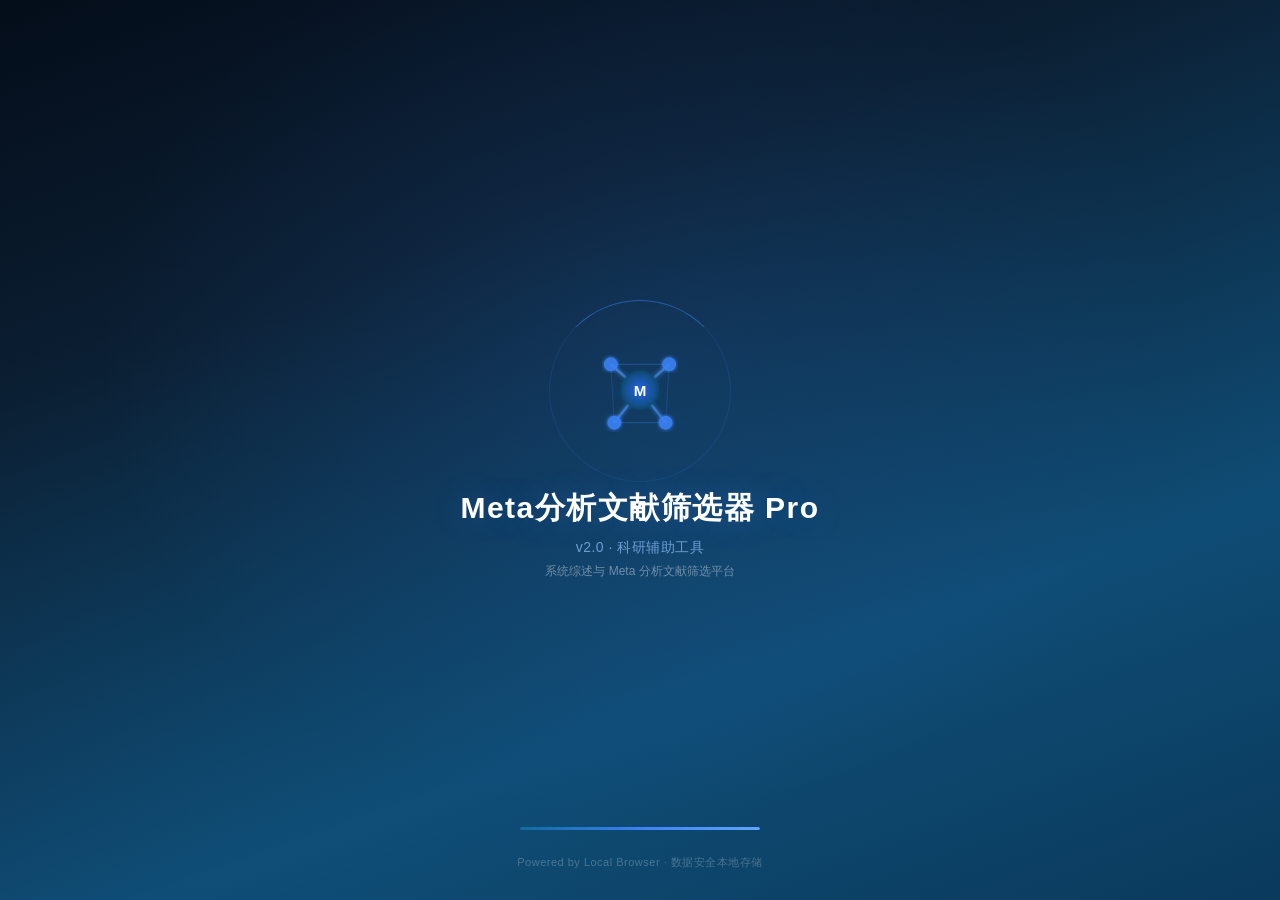
==== index.html @ fc114379 "v2.1: Meta×AOP 科研平台 — 标签页导航 + AOP Builder (SVG画布编辑器、AOP-Wiki导入、文献证据绑定)" ====
<!doctype html>
<html lang="zh-CN">
<head>
<meta charset="utf-8">
<meta name="viewport" content="width=device-width,initial-scale=1">
<title>Meta分析文献筛选器 Pro</title>
<link rel="stylesheet" href="style.css">
</head>
<body>

<!-- Splash Screen -->
<div id="splashScreen">
  <div class="splash-bg"></div>
  <div class="splash-particles">
    <span></span><span></span><span></span><span></span><span></span><span></span>
  </div>
  <div class="splash-center">
    <div class="splash-ring"></div>
    <svg class="splash-logo" viewBox="0 0 120 120" xmlns="http://www.w3.org/2000/svg">
      <defs>
        <filter id="glow"><feGaussianBlur stdDeviation="2" result="g"/><feMerge><feMergeNode in="g"/><feMergeNode in="SourceGraphic"/></feMerge></filter>
      </defs>
      <line x1="35" y1="38" x2="60" y2="60" stroke="url(#lineGrad)" stroke-width="2" opacity="0.7" filter="url(#glow)"/>
      <line x1="85" y1="38" x2="60" y2="60" stroke="url(#lineGrad)" stroke-width="2" opacity="0.7" filter="url(#glow)"/>
      <line x1="38" y1="88" x2="60" y2="60" stroke="url(#lineGrad)" stroke-width="2" opacity="0.7" filter="url(#glow)"/>
      <line x1="82" y1="88" x2="60" y2="60" stroke="url(#lineGrad)" stroke-width="2" opacity="0.7" filter="url(#glow)"/>
      <line x1="35" y1="38" x2="85" y2="38" stroke="#3b82f6" stroke-width="1.2" opacity="0.3"/>
      <line x1="38" y1="88" x2="82" y2="88" stroke="#3b82f6" stroke-width="1.2" opacity="0.3"/>
      <line x1="35" y1="38" x2="38" y2="88" stroke="#3b82f6" stroke-width="1" opacity="0.2"/>
      <line x1="85" y1="38" x2="82" y2="88" stroke="#3b82f6" stroke-width="1" opacity="0.2"/>
      <linearGradient id="lineGrad" x1="0%" y1="0%" x2="100%" y2="100%"><stop offset="0%" stop-color="#60a5fa"/><stop offset="100%" stop-color="#3b82f6"/></linearGradient>
      <circle cx="60" cy="60" r="16" fill="url(#centerGrad)" filter="url(#glow)"/>
      <radialGradient id="centerGrad"><stop offset="0%" stop-color="#2563eb"/><stop offset="100%" stop-color="#0f4c75"/></radialGradient>
      <circle cx="35" cy="38" r="6" fill="#3b82f6" opacity=".9" filter="url(#glow)"/>
      <circle cx="85" cy="38" r="6" fill="#3b82f6" opacity=".9" filter="url(#glow)"/>
      <circle cx="38" cy="88" r="6" fill="#3b82f6" opacity=".9" filter="url(#glow)"/>
      <circle cx="82" cy="88" r="6" fill="#3b82f6" opacity=".9" filter="url(#glow)"/>
      <text x="60" y="65" text-anchor="middle" fill="#fff" font-size="13" font-weight="bold">M</text>
    </svg>
    <h1 class="splash-title">Meta分析文献筛选器 Pro</h1>
    <p class="splash-version">v2.0 · 科研辅助工具</p>
    <p class="splash-sub">系统综述与 Meta 分析文献筛选平台</p>
  </div>
  <div class="splash-progress">
    <div class="splash-progress-bar"></div>
  </div>
  <p class="splash-footer">Powered by Local Browser · 数据安全本地存储</p>
</div>

<!-- Auth Overlay -->
<div id="authOverlay" class="overlay">
  <div class="overlay-box auth-box">
    <div class="auth-icon">
      <svg viewBox="0 0 48 48" xmlns="http://www.w3.org/2000/svg" width="48" height="48">
        <circle cx="24" cy="24" r="22" fill="none" stroke="#3b82f6" stroke-width="2" opacity=".3"/>
        <circle cx="24" cy="24" r="15" fill="none" stroke="#0f6b9e" stroke-width="2.5" stroke-dasharray="4 3"/>
        <circle cx="24" cy="24" r="7" fill="#0f6b9e"/>
        <text x="24" y="28" text-anchor="middle" fill="#fff" font-size="9" font-weight="bold">M</text>
      </svg>
    </div>
    <h2>Meta分析文献筛选器 Pro</h2>

    <!-- ===== 主入口：登录 / 注册 ===== -->
    <div class="auth-tabs">
      <button type="button" class="auth-tab active" id="tabLoginBtn" onclick="switchAuthTab('login')">登录</button>
      <button type="button" class="auth-tab" id="tabRegisterBtn" onclick="switchAuthTab('register')">注册</button>
    </div>

    <!-- Login Form -->
    <form id="loginForm" class="auth-form" onsubmit="return handleLogin(event)">
      <div class="auth-input-wrap"><input type="email" id="loginEmail" placeholder="邮箱地址" required autocomplete="email"></div>
      <div class="auth-input-wrap"><input type="password" id="loginPassword" placeholder="密码" required autocomplete="current-password"></div>
      <div id="loginError" class="auth-error"></div>
      <div class="auth-form-actions">
        <button type="submit" class="auth-btn-primary" id="loginBtn">登录</button>
      </div>
    </form>

    <!-- Register Form -->
    <form id="registerForm" class="auth-form" style="display:none" onsubmit="return handleRegister(event)">
      <div class="auth-input-wrap"><input type="email" id="regEmail" placeholder="邮箱地址" required autocomplete="email"></div>
      <div class="auth-input-wrap"><input type="password" id="regPassword" placeholder="设置密码（至少6位）" required minlength="6" autocomplete="new-password"></div>
      <div class="auth-input-wrap"><input type="password" id="regPasswordConfirm" placeholder="确认密码" required minlength="6" autocomplete="new-password"></div>
      <div class="auth-input-wrap"><input type="text" id="regLicense" placeholder="激活码（必填）" required></div>
      <div id="registerError" class="auth-error"></div>
      <div class="auth-form-actions">
        <button type="submit" class="auth-btn-primary" id="registerBtn">注册</button>
      </div>
    </form>

    <!-- 离线激活（无法联网时用） -->
    <div class="auth-offline-section" style="margin-top:12px;text-align:center">
      <a href="#" onclick="toggleOfflineActivation();return false" class="auth-offline-link">无法联网？离线激活</a>
      <div id="offlineActivationBox" style="display:none;margin-top:8px">
        <p class="auth-desc" style="margin:0 0 8px;font-size:13px;color:#64748b">输入管理员提供的离线激活码</p>
        <div class="auth-input-wrap"><input type="text" id="licenseInput" placeholder="请输入离线激活码"></div>
        <div id="activateError" class="auth-error"></div>
        <button type="button" class="auth-btn-primary" onclick="activateLicense()" style="background:#b45309">离线激活</button>
      </div>
    </div>

    <!-- 试用模式 -->
    <div class="auth-trial-link">
      <a href="#" onclick="enterTrial();return false">试用模式（功能受限）</a>
    </div>

    <div class="auth-footer">
      <span>版本 2.0</span>
      <span class="auth-dot"></span>
      <span>仅供科研用途</span>
      <span class="auth-dot"></span>
      <span>数据本地存储</span>
      <span class="auth-dot"></span>
      <a href="#" onclick="showManual();return false">📖 使用说明书</a>
    </div>
  </div>
</div>

<!-- Help Overlay -->
<div id="helpOverlay" class="overlay" style="display:none">
  <div class="overlay-box help-box">
    <h2>使用帮助</h2>
    <h3>检索流程</h3>
    <ul>
      <li>设置关键词（疾病/人群、暴露/基因、结局、研究设计），选择检索模式</li>
      <li>勾选可直连数据库（PubMed / Europe PMC / Crossref / OpenAlex），点击"联网获取"</li>
      <li>勾选中文数据库（CNKI / 万方 / 维普 / SinoMed），系统生成各平台专用检索式，复制后去对应网站检索并导出题录文件，再导入本工具</li>
      <li>也可手动导入 RIS / CSV / BibTeX / NBIB / PubMed XML 文件</li>
    </ul>
    <h3>评分与筛选</h3>
    <ul>
      <li>系统根据关键词命中情况自动评分，分为"建议纳入""建议排除""待人工判断"三档</li>
      <li>支持人群研究与动物研究分开评分，可在"研究对象模式"中切换</li>
      <li>标题命中权重高于摘要；多组关键词协同命中有加分</li>
      <li>可在"高级评分设置"中自定义各类规则权重和阈值</li>
      <li>人工复核后点击"最终纳入"或"最终排除"锁定结论</li>
    </ul>
    <h3>数据存储</h3>
    <ul>
      <li>所有数据存储在浏览器本地（localStorage），不会上传到任何服务器</li>
      <li>清除浏览器数据会导致记录丢失，请定期使用"备份 JSON"功能</li>
    </ul>
    <div class="actions">
      <a href="#" onclick="showManual();return false" style="color:#3b82f6;text-decoration:underline;margin-right:16px">📖 完整使用说明书</a>
      <button onclick="hideHelp()">关闭</button>
    </div>
  </div>
</div>

<!-- About Overlay -->
<div id="aboutOverlay" class="overlay" style="display:none">
  <div class="overlay-box">
    <h2>关于软件</h2>
    <p><b>Meta分析文献筛选器 Pro</b></p>
    <p>版本：2.0</p>
    <p>辅助医学/公共卫生研究人员高效完成系统综述和 Meta 分析的文献初筛工作。</p>
    <p>支持多数据库联合检索与去重、自动评分与人工复核、人群/动物研究分类。</p>
    <p id="aboutLicense" class="muted"></p>
    <div class="actions"><button onclick="hideAbout()">关闭</button></div>
  </div>
</div>

<!-- Manual Overlay -->
<div id="manualOverlay" class="overlay" style="display:none">
  <div class="overlay-box manual-box">
    <div class="manual-header">
      <h2>📋 Meta分析文献筛选器 Pro · 使用说明书</h2>
      <p class="muted">v2.0 · 系统综述与 Meta 分析文献筛选全流程</p>
    </div>
    <div class="manual-body">
      <div class="manual-toc">
        <h3>📑 目录</h3>
        <ol>
          <li><a href="javascript:void(0)" onclick="document.getElementById('m-sec1').scrollIntoView({behavior:'smooth'})">概述与核心功能</a></li>
          <li><a href="javascript:void(0)" onclick="document.getElementById('m-sec2').scrollIntoView({behavior:'smooth'})">激活与认证（三种方式）</a></li>
          <li><a href="javascript:void(0)" onclick="document.getElementById('m-sec3').scrollIntoView({behavior:'smooth'})">工作区概览</a></li>
          <li><a href="javascript:void(0)" onclick="document.getElementById('m-sec4').scrollIntoView({behavior:'smooth'})">数据库检索</a></li>
          <li><a href="javascript:void(0)" onclick="document.getElementById('m-sec5').scrollIntoView({behavior:'smooth'})">手动导入文献</a></li>
          <li><a href="javascript:void(0)" onclick="document.getElementById('m-sec6').scrollIntoView({behavior:'smooth'})">自动评分与筛选</a></li>
          <li><a href="javascript:void(0)" onclick="document.getElementById('m-sec7').scrollIntoView({behavior:'smooth'})">PRISMA 2020 流程图</a></li>
          <li><a href="javascript:void(0)" onclick="document.getElementById('m-sec8').scrollIntoView({behavior:'smooth'})">数据导出</a></li>
          <li><a href="javascript:void(0)" onclick="document.getElementById('m-sec9').scrollIntoView({behavior:'smooth'})">高级配置</a></li>
          <li><a href="javascript:void(0)" onclick="document.getElementById('m-sec10').scrollIntoView({behavior:'smooth'})">常见问题</a></li>
        </ol>
      </div>

      <h2 id="m-sec1">1. 概述与核心功能</h2>
      <p><b>Meta分析文献筛选器 Pro</b> 是一个纯浏览器端运行的文献初筛工具，专为系统综述与 Meta 分析设计。数据全部存储在本地浏览器，无需部署服务器。</p>
      <h3>核心功能一览</h3>
      <table><tr><th>功能</th><th>说明</th></tr>
      <tr><td>多数据库直连检索</td><td>PubMed、Europe PMC、Crossref、OpenAlex 一键检索</td></tr>
      <tr><td>中文数据库辅助</td><td>为 CNKI、万方、维普、SinoMed 自动生成检索式</td></tr>
      <tr><td>自动评分筛选</td><td>基于关键词规则对人群 / 动物 / 体外研究自动打分</td></tr>
      <tr><td>PRISMA 2020 流程图</td><td>自动生成可导出 SVG/PNG 的筛选流程图</td></tr>
      <tr><td>去重合并</td><td>跨数据库自动去重（PMID / DOI / 标题+年份）</td></tr>
      <tr><td>文件导入</td><td>支持 RIS、BibTeX、CSV、NBIB 格式批量导入</td></tr>
      <tr><td>多格式导出</td><td>支持 JSON、CSV 导出，兼容 EndNote / Zotero / Excel</td></tr>
      <tr><td>离线可用</td><td>离线激活码模式，无需网络即可使用完整功能</td></tr></table>

      <h2 id="m-sec2">2. 激活与认证</h2>
      <p>首次使用需要激活。提供三种方式：</p>
      <div class="manual-step"><p><span class="manual-num">A</span><b>在线注册 + 激活码</b></p><p>点击「注册」选项卡，填写邮箱、密码和激活码。注册后检查邮箱确认链接，然后登录即可。激活码一码一人，由管理员分发。</p><p class="manual-tip">💡 在线模式支持跨设备数据同步。</p></div>
      <div class="manual-step"><p><span class="manual-num">B</span><b>离线激活</b></p><p>点击「无法联网？离线激活」链接，输入管理员提供的离线激活码。<code>META-PRO-*</code> / <code>MAS-*</code> 格式均支持。</p><p class="manual-tip">💡 离线激活完全在本地验证，无需网络，适合机构内网环境。</p></div>
      <div class="manual-step"><p><span class="manual-num">C</span><b>试用模式</b></p><p>点击「先试用看看」，无需任何激活码。限制：每次检索最多返回 <b>15 条</b> 记录。</p></div>
      <p class="manual-warn">⚠️ 清除浏览器数据会导致激活状态丢失。建议定期导出数据备份。</p>

      <h2 id="m-sec3">3. 工作区概览</h2>
      <p>激活后进入工作区，主要分为以下几个区域：</p>
      <table><tr><th>区域</th><th>位置</th><th>功能</th></tr>
      <tr><td>顶部导航栏</td><td>页面顶部</td><td>应用标题、说明书、帮助、关于、退出登录</td></tr>
      <tr><td>检索式配置区</td><td>工作区上部</td><td>输入 PICO 检索要素，构建检索式</td></tr>
      <tr><td>数据库选择区</td><td>检索式下方</td><td>勾选要检索的数据库，点击执行</td></tr>
      <tr><td>筛选器工具栏</td><td>结果区上方</td><td>排序、关键词过滤、按来源/决策/研究类型筛选</td></tr>
      <tr><td>文献列表</td><td>页面中部</td><td>展示文献卡片，含评分、决策按钮、来源标签</td></tr>
      <tr><td>分页 / 统计栏</td><td>列表底部</td><td>总记录数、筛选计数、翻页、导出按钮</td></tr>
      <tr><td>PRISMA 流程图</td><td>页面底部</td><td>自动更新的 PRISMA 2020 流程图</td></tr></table>

      <h2 id="m-sec4">4. 数据库检索</h2>
      <h3>4.1 构建检索式（PICO 框架）</h3>
      <p>在工作区上方按字段填写检索词，每行一个词组，同组内多个词用 <b>分号 ;</b> 或逗号分隔：</p>
      <table><tr><th>字段</th><th>含义</th><th>示例</th></tr>
      <tr><td>人群 (Population)</td><td>研究对象</td><td><code>diabetes; type 2 diabetes</code></td></tr>
      <tr><td>暴露/干预 (Exposure)</td><td>处理或暴露因素</td><td><code>metformin; "glucophage"</code></td></tr>
      <tr><td>结局 (Outcome)</td><td>关注的结局指标</td><td><code>mortality; HbA1c</code></td></tr>
      <tr><td>研究设计 (Design)</td><td>文献类型限制</td><td><code>RCT; "randomized controlled"</code></td></tr>
      <tr><td>年份范围</td><td>发表年份</td><td><code>2015</code> — <code>2025</code></td></tr></table>
      <p>检索模式三种：<b>宽检索</b>（P+E）、<b>中检索</b>（P+E+O）、<b>严格检索</b>（P+E+O+D）。建议先用宽检索，再用筛选器逐步缩小范围。</p>
      <h3>4.2 直连数据库</h3>
      <table><tr><th>数据库</th><th>类型</th><th>说明</th></tr>
      <tr><td>PubMed</td><td><span class="badge-green">直连</span></td><td>Entrez API，支持完整 MeSH 检索式</td></tr>
      <tr><td>Europe PMC</td><td><span class="badge-green">直连</span></td><td>欧洲 PMC API，补充 PubMed 未收录文献</td></tr>
      <tr><td>Crossref</td><td><span class="badge-green">直连</span></td><td>侧重论文元数据和 DOI 检索</td></tr>
      <tr><td>OpenAlex</td><td><span class="badge-green">直连</span></td><td>开放学术图谱，覆盖面广</td></tr></table>
      <h3>4.3 中文数据库辅助</h3>
      <p>CNKI、万方、维普、SinoMed 不直连，工具会：① 自动生成适配检索式；② 提供一键跳转链接；③ 结果可导出后通过「文件导入」回到筛选器。</p>

      <h2 id="m-sec5">5. 手动导入文献</h2>
      <table><tr><th>格式</th><th>来源</th><th>操作</th></tr>
      <tr><td>RIS</td><td>EndNote, Zotero, Mendeley, CNKI</td><td>点击「📥 导入」→ 选择 .ris 文件</td></tr>
      <tr><td>BibTeX</td><td>LaTeX, Google Scholar</td><td>点击「📥 导入」→ 选择 .bib 文件</td></tr>
      <tr><td>NBIB</td><td>PubMed 导出</td><td>点击「📥 导入」→ 选择 .nbib 文件</td></tr>
      <tr><td>CSV</td><td>Excel / Google Sheets</td><td>点击「📥 导入」→ 选择 .csv 文件</td></tr>
      <tr><td>JSON</td><td>本工具导出的备份</td><td>点击「📥 导入」→ 选择 .json 文件</td></tr></table>
      <p>导入时自动去重（PMID / DOI / 标题+年份合并）。</p>

      <h2 id="m-sec6">6. 自动评分与筛选</h2>
      <h3>6.1 研究模式</h3>
      <table><tr><th>模式</th><th>评分依据</th></tr>
      <tr><td>人群研究 (Human)</td><td>匹配人群词得正分，动物词得负分；匹配暴露/结局词加分</td></tr>
      <tr><td>动物研究 (Animal)</td><td>匹配动物词（rat / mouse / rabbit 等）得正分；匹配人群词得负分</td></tr>
      <tr><td>体外研究 (In Vitro)</td><td>匹配细胞系 / Western Blot / PCR / ELISA 等体外标记词得正分</td></tr></table>
      <h3>6.2 决策标记</h3>
      <table><tr><th>标记</th><th>含义</th></tr>
      <tr><td>🟢 建议纳入</td><td>自动评分高于入围阈值</td></tr>
      <tr><td>🔴 建议排除</td><td>自动评分低于排除阈值</td></tr>
      <tr><td>🔵 最终纳入</td><td>人工确认纳入（点击 ✅）</td></tr>
      <tr><td>⚪ 最终排除</td><td>人工确认排除（点击 ❌），需填写排除原因</td></tr>
      <tr><td>🟡 待人工判断</td><td>评分在中间区间，需人工阅读决定</td></tr></table>

      <h2 id="m-sec7">7. PRISMA 2020 流程图</h2>
      <p>页面底部自动维护符合 <b>PRISMA 2020</b> 标准的筛选流程图：</p>
      <ul>
        <li><b>自动计数</b>：识别 → 去重 → 筛选 → 检索 → 纳入，各环节数字自动更新</li>
        <li><b>按研究模式</b>：切换人群 / 动物 / 体外，流程图数据跟随变化</li>
        <li><b>排除原因汇总</b>：人工排除时填写的原因自动汇总显示</li>
        <li><b>导出</b>：点击下载 SVG 或 PNG，可直接用于论文投稿</li>
      </ul>

      <h2 id="m-sec8">8. 数据导出</h2>
      <table><tr><th>格式</th><th>操作</th><th>用途</th></tr>
      <tr><td>JSON</td><td>「📤 导出 JSON」</td><td>完整备份，含评分、决策、来源等；可重新导入恢复</td></tr>
      <tr><td>CSV</td><td>「📤 导出 CSV」</td><td>Excel 兼容，字段：决策、评分、类型、来源、PMID、DOI、标题等</td></tr></table>

      <h2 id="m-sec9">9. 高级配置</h2>
      <h3>9.1 评分调参</h3>
      <table><tr><th>参数</th><th>默认值</th><th>作用</th></tr>
      <tr><td>入围阈值 (IncCut)</td><td>3</td><td>评分 ≥ 此值 → 建议纳入</td></tr>
      <tr><td>排除阈值 (ExcCut)</td><td>-3</td><td>评分 ≤ 此值 → 建议排除</td></tr>
      <tr><td>标题乘数</td><td>3</td><td>标题命中关键词的权重倍率</td></tr>
      <tr><td>协同加分</td><td>1</td><td>P+E 同时出现额外加分</td></tr>
      <tr><td>排除罚分</td><td>-2</td><td>命中排除词时的罚分</td></tr></table>
      <h3>9.2 备份与恢复</h3>
      <ol><li>导出 JSON → 保存到安全位置</li><li>需要恢复时 → 导入该 JSON 文件</li><li>新设备上导入 JSON + 重新激活即可继续工作</li></ol>

      <h2 id="m-sec10">10. 常见问题</h2>
      <h3>Q: 数据存在哪里？安全吗？</h3>
      <p>全部数据存储在浏览器 localStorage 中，不上传任何服务器。清除浏览器数据会丢失，请定期导出备份。</p>
      <h3>Q: PubMed 检索失败怎么办？</h3>
      <p>可能原因：① 网络问题（PubMed API 需科学上网）；② 检索式语法错误；③ 请求频率过高被限流。建议等待后重试。</p>
      <h3>Q: 中文数据库为什么不能直连？</h3>
      <p>CNKI / 万方 / 维普 / SinoMed 没有公开 API。工具生成专用检索式，需手动到相应网站执行检索后导出 RIS 导入。</p>
      <h3>Q: 换电脑了怎么迁移数据？</h3>
      <ol><li>旧电脑：导出 JSON 文件</li><li>新电脑：打开筛选器 → 导入该 JSON</li><li>激活码需在新设备上重新输入</li></ol>
      <h3>Q: 支持多少条文献？</h3>
      <p>浏览器 localStorage 通常限制 5-10 MB，约可存储数千条完整记录。建议大数据集分批次处理。</p>
    </div>
    <div class="actions"><button onclick="hideManual()">关闭</button></div>
  </div>
</div>

<!-- Evidence Linking Overlay -->
<div id="evidenceOverlay" class="overlay" style="display:none">
	  <div class="overlay-box evidence-box">
	    <h2>🔗 链接文献证据</h2>
	    <div id="evidenceInfo" style="margin-bottom:10px;font-size:13px;color:#64748b"></div>
	    <div class="evidence-filters">
	      <input type="text" id="evidenceSearch" placeholder="搜索文献…" oninput="aopRenderEvidenceList()">
	      <select id="evidenceFilter" onchange="aopRenderEvidenceList()">
	        <option value="">全部结论</option>
	        <option value="最终纳入">最终纳入</option>
	        <option value="建议纳入">建议纳入</option>
	        <option value="待人工判断">待人工判断</option>
	      </select>
	    </div>
	    <div class="evidence-list" id="evidenceList"></div>
	    <div class="actions">
	      <button onclick="aopSaveEvidenceLinks()" class="g">保存链接</button>
	      <button onclick="aopHideEvidenceOverlay()">取消</button>
	    </div>
	  </div>
	</div>
	
	<!-- AOP-Wiki Search Overlay -->
	<div id="aopWikiOverlay" class="overlay" style="display:none">
	  <div class="overlay-box aopwiki-box">
	    <h2>🔍 AOP-Wiki 检索与导入</h2>
	    <p class="muted">搜索 OECD AOP-Wiki 中已收录的不良结局路径</p>
	    <div class="aopwiki-search-bar">
	      <input type="text" id="aopWikiSearchInput" placeholder="输入关键词（如 fibrosis, IL-6, silica）…" onkeydown="if(event.key==='Enter')aopWikiSearch()">
	      <button onclick="aopWikiSearch()" class="g">搜索</button>
	    </div>
	    <div class="aopwiki-results" id="aopWikiResults">
	      <p class="muted">输入关键词后点击搜索</p>
	    </div>
	    <div class="actions">
	      <button onclick="aopWikiClose()">关闭</button>
	    </div>
	  </div>
	</div>
	
	<!-- AOP Context Menu -->
	<div class="aop-context-menu" id="aopContextMenu">
	  <button onclick="aopContextEdit()">✏️ 编辑标签</button>
	  <button onclick="aopContextEvidence()">🔗 链接证据</button>
	  <hr>
	  <button onclick="aopContextDelete()" style="color:#be123c">🗑 删除节点</button>
	</div>
	
	<!-- Main App -->
	<div id="mainApp" class="app" style="display:none">

<div class="navbar">
<div class="navbar-brand">
  <h1>Meta×AOP 科研平台</h1>
  <span class="navbar-version">v2.1</span>
</div>
<div class="tab-nav">
    <button class="tab-button active" data-tab="tabScreening" onclick="switchTab('tabScreening')">📄 文献筛选</button>
	    <button class="tab-button" data-tab="tabAopBuilder" onclick="switchTab('tabAopBuilder')">🧬 AOP Builder</button>
	  </div>
	  <div class="navbar-actions">
	    <a href="#" onclick="showManual();return false" style="color:#93c5fd;text-decoration:none;font-size:0.9rem;padding:6px 12px">📖 说明书</a>
	    <button onclick="showHelp()">帮助</button>
	    <button onclick="showAbout()">关于</button>
	    <button onclick="handleLogout()">退出登录</button>
	  </div>
	</div>
	
	<div id="tabScreening" class="tab-content">
	
	<section class="hero">
  <div class="hero-glow"></div>
  <div class="hero-grid">
    <div class="hero-content">
      <span class="hero-badge">v2.0 Pro · 科研辅助软件</span>
      <h2 class="hero-title">让 Meta 分析文献初筛，像正式软件一样高效完成</h2>
      <p class="hero-desc">支持多数据库联合检索、自动评分筛选、中文数据库辅助检索，以及人群/动物双轨分析，帮助系统综述与 Meta 分析更快进入可复核工作流。</p>
      <div class="hero-actions">
        <a href="#workspace" class="hero-cta">开始使用</a>
        <span class="hero-note">本地运行 · 无需部署 · 数据仅保存在本机浏览器</span>
      </div>
    </div>
    <div class="hero-panel">
      <div class="hero-stat"><b>4</b><span>直连数据库</span></div>
      <div class="hero-stat"><b>4</b><span>中文库辅助</span></div>
      <div class="hero-stat"><b>双轨</b><span>人群 / 动物评分</span></div>
      <div class="hero-stat"><b>本地</b><span>授权与数据存储</span></div>
    </div>
  </div>
</section>

<p class="sub">支持 <b>PubMed / Europe PMC / Crossref / OpenAlex</b> 一键检索，为 <b>CNKI、万方、维普、SinoMed/CBM</b> 生成专用检索式辅助导入。</p>

<div class="card grid">
  <div class="mode">
    <label>检索模式</label>
    <select id="mode">
      <option value="wide">宽检索：疾病/人群 AND 暴露/基因</option>
      <option value="middle">中等检索：再加入结局关键词</option>
      <option value="strict">严格检索：再加入原始研究设计词</option>
    </select>
    <p class="muted">建议先宽检索，再用下方自动评分 + 人工复核做筛选。</p>
  </div>
  <div class="mode">
    <label>研究对象模式</label>
    <select id="studyMode">
      <option value="human">仅人群研究</option>
      <option value="animal">仅动物研究</option>
      <option value="in_vitro">仅体外研究</option>
      <option value="both">人群 + 动物（双轨评分）</option>
    </select>
    <p class="muted">切换后自动重评分并过滤。体外研究可识别细胞实验、Western Blot、PCR 等。</p>
  </div>
  <div class="mode" style="grid-column:1/-1">
    <label>可直连数据库（一键获取）</label>
    <div class="db-list">
      <label class="db-item"><input type="checkbox" class="db-check" value="pubmed" checked>PubMed</label>
      <label class="db-item"><input type="checkbox" class="db-check" value="europepmc">Europe PMC</label>
      <label class="db-item"><input type="checkbox" class="db-check" value="crossref">Crossref</label>
      <label class="db-item"><input type="checkbox" class="db-check" value="openalex">OpenAlex</label>
    </div>
  </div>
  <div class="mode" style="grid-column:1/-1">
    <label>中文数据库辅助检索（生成检索式 + 导入）</label>
    <div class="db-list">
      <label class="db-item"><input type="checkbox" class="db-check-cn" value="cnki">CNKI</label>
      <label class="db-item"><input type="checkbox" class="db-check-cn" value="wanfang">万方</label>
      <label class="db-item"><input type="checkbox" class="db-check-cn" value="vip">维普</label>
      <label class="db-item"><input type="checkbox" class="db-check-cn" value="cbm">SinoMed/CBM</label>
    </div>
    <p class="note">勾选后点击"联网获取"将生成各平台专用检索式，您在对应网站检索并导出题录文件后导入本工具。</p>
    <div class="cn-kw-section" style="margin-top:10px;border-top:1px dashed #dbeafe;padding-top:10px">
      <label style="color:#0b4f79">中文检索关键词（用于生成中文数据库检索式，同义词用 ; 分隔，每行一组概念）</label>
      <div style="display:grid;grid-template-columns:1fr 1fr 1fr;gap:8px;margin-top:6px">
        <div><label>中文疾病/人群</label><textarea id="cnPop" style="min-height:60px" placeholder="所有同义词放一行，用 ; 分隔&#10;每行是一个AND概念组">尘肺; 矽肺; 煤工尘肺; 职业性肺病</textarea></div>
        <div><label>中文动物/模型</label><textarea id="cnAnimal" style="min-height:60px" placeholder="仅"动物模式"时生效&#10;小鼠; 大鼠; 动物模型">小鼠; 大鼠; 动物模型; 斑马鱼</textarea></div>
        <div><label>中文暴露/基因</label><textarea id="cnExpo" style="min-height:60px" placeholder="所有同义词放一行&#10;每行是一个AND概念组">白细胞介素-6; IL-6; 基因多态性; 细胞因子</textarea></div>
      </div>
      <p class="note">留空则自动使用上方英文关键词（但英文词在中文数据库通常检索不到结果）。</p>
    </div>
  </div>
</div>

<div class="card grid">
  <div><label>疾病/人群关键词（同义词用 ; 分隔，每行一组概念）</label><textarea id="pop">pneumoconiosis; silicosis; coal workers pneumoconiosis</textarea></div>
  <div><label>动物模型/动物种属关键词</label><textarea id="animalTerms">mouse; mice; rat; rabbit
murine; rodent; animal model
in vivo; zebrafish</textarea></div>
  <div><label>暴露/基因/因素关键词</label><textarea id="expo">IL-6; interleukin-6; interleukin 6</textarea></div>
  <div><label>结局关键词（中等/严格检索时使用）</label><textarea id="outcome">risk; susceptibility; genotype; allele; odds ratio</textarea></div>
  <div><label>原始研究设计关键词（严格检索时使用）</label><textarea id="design">case-control; case control
cohort
cross-sectional; observational study</textarea></div>
  <div><label>年份起</label><input id="yf" placeholder="如 1990" value="1990"></div>
  <div><label>年份止</label><input id="yt" placeholder="如 2026" value="2026"></div>
  <div><label>目标获取数量（0=不限）</label><input id="max" type="number" value="200" min="0"></div>
  <div><label>排序</label><select id="sort"><option value="relevance">相关性</option><option value="pub date">发表时间</option></select></div>
</div>

<div class="card">
  <div class="actions">
    <button onclick="buildQuery()">生成检索式</button>
    <button class="g" onclick="fetchSelectedDatabases()">联网获取所选数据库题录</button>
    <button onclick="stopFetch()" class="r" id="btnStop" style="display:none">停止获取</button>
    <button onclick="copyQuery('pubmedQuery')">复制 PubMed 检索式</button>
    <button onclick="copyQuery('genericQuery')">复制通用检索词</button>
    <button class="gray" onclick="screenAll()">重新评分</button>
  </div>
  <span id="status" class="muted">未检索</span>
  <div class="progress-bar" id="progressBar" style="display:none"><div class="progress-bar-fill" id="progressFill" style="width:0%"></div></div>
  <label style="margin-top:10px">PubMed 检索式</label>
  <div id="pubmedQuery" class="q"></div>
  <label style="margin-top:10px">通用检索词（适合 Europe PMC / Crossref / OpenAlex）</label>
  <div id="genericQuery" class="q"></div>
  <div id="cnQueryPanel"></div>
</div>

<div class="card grid3">
  <div><label>纳入倾向词（命中加分）</label><textarea id="incWords">case-control
case control
cohort
cross-sectional
observational
human
patients
odds ratio
risk
susceptibility
polymorphism
variant
SNP
genotype
allele</textarea></div>
  <div><label>排除倾向词（命中扣分）</label><textarea id="excWords">meta-analysis
systematic review
review
protocol
case report
letter
editorial
comment
conference abstract</textarea></div>
  <div class="two-line">
    <div><label>建议纳入阈值</label><input id="incCut" type="number" value="4"></div>
    <div><label>建议排除阈值</label><input id="excCut" type="number" value="-2"></div>
    <div><label>手动导入来源数据库</label>
      <select id="manualSource">
        <option value="embase">Embase</option>
        <option value="wos">Web of Science</option>
        <option value="scopus">Scopus</option>
        <option value="cochrane">Cochrane Library</option>
        <option value="cnki">CNKI</option>
        <option value="wanfang">万方</option>
        <option value="vip">维普</option>
        <option value="cbm">SinoMed / CBM</option>
        <option value="google-scholar">Google Scholar</option>
        <option value="other">其他</option>
      </select>
    </div>
    <div><label>导入题录文件</label><input type="file" id="recordFile" accept=".ris,.csv,.bib,.bibtex,.nbib,.txt,.xml" onchange="importRecordsFile(event)"></div>
    <div><label>导入备份 JSON</label><input type="file" id="backupFile" accept=".json" onchange="importJSON(event)"></div>
    <div class="actions">
      <button class="g" onclick="exportCSV()">导出 CSV</button>
      <button class="g" onclick="exportJSON()">备份 JSON</button>
      <button class="y" onclick="demo()">示例</button>
      <button class="r" onclick="clearAll()">清空</button>
    </div>
  </div>
</div>

<details class="card adv-panel">
  <summary>高级评分设置</summary>
  <div class="adv-row"><label>标题命中倍率</label><input id="advTitleMul" type="number" value="2" min="1" max="5" step="0.5"><span class="muted">标题命中关键词权重 = 基础权重 × 此值</span></div>
  <div class="adv-row"><label>多组协同加分</label><input id="advSynergy" type="number" value="2" min="0" max="10"><span class="muted">同时命中 ≥3 组检索词时的额外加分</span></div>
  <div class="adv-row"><label>排除词连续惩罚</label><input id="advExcPenalty" type="number" value="-1" max="0" step="1"><span class="muted">每多命中 1 个排除词的额外扣分</span></div>
  <div class="adv-row"><label>出版类型强排除</label><input id="advPubTypeExc" type="number" value="-5" max="0"><span class="muted">review/editorial/letter/case report 的额外扣分</span></div>
  <div class="adv-row"><label>人群正向词</label><textarea id="advHumanPos" style="min-height:40px">human; patient; patients; cohort; case-control; clinical trial; population</textarea></div>
  <div class="adv-row"><label>动物正向词</label><textarea id="advAnimalPos" style="min-height:40px">animal; mouse; mice; rat; rabbit; zebrafish; in vivo; murine; rodent</textarea></div>
</details>

<div class="card">
  <span class="pill">总数 <b id="total">0</b></span>
  <span class="pill">去重合并 <b id="nDup">0</b></span>
  <span class="pill">建议纳入 <b id="nIn">0</b></span>
  <span class="pill">建议排除 <b id="nEx">0</b></span>
  <span class="pill">待人工 <b id="nMay">0</b></span>
  <span class="pill">最终纳入 <b id="nFinIn">0</b></span>
  <span class="pill">最终排除 <b id="nFinEx">0</b></span>
  <div class="inline" style="margin-top:8px">
    搜索 <input id="f" placeholder="关键词 / PMID / DOI" style="max-width:320px">
    结论 <select id="fd"><option value="">全部</option><option>建议纳入</option><option>建议排除</option><option>待人工判断</option><option>最终纳入</option><option>最终排除</option></select>
    来源 <select id="fs"><option value="">全部来源</option></select>
    类型 <select id="ft"><option value="">全部类型</option><option value="human">人群研究</option><option value="animal">动物研究</option><option value="in_vitro">体外研究</option><option value="unclear">不明确</option></select>
  </div>
  <div id="sourceStats" class="source-stats"></div>
</div>

<div class="card">
  <details open>
    <summary style="font-weight:700;color:#0b4f79;cursor:pointer;font-size:15px">📊 PRISMA 2020 流程图</summary>
    <div class="prisma-controls">
      <label style="margin:0;display:flex;align-items:center;gap:6px">未获取全文: <input id="prismaNotRetrieved" type="number" value="0" min="0" style="width:70px;padding:5px;text-align:center" onchange="onPrismaNotRetrievedChange()"></label>
      <button onclick="exportPRISMASVG()" style="font-size:12px;padding:6px 12px">📥 导出 SVG</button>
      <button onclick="exportPRISMAPNG()" style="font-size:12px;padding:6px 12px">🖼️ 导出 PNG</button>
    </div>
    <div id="prismaContainer" class="prisma-container"></div>
  </details>
</div>

<div class="card wrap">
<table>
  <thead><tr>
    <th>来源</th><th>类型</th><th>结论</th><th>分数</th><th>题名/摘要</th><th>年份</th><th>期刊</th><th>作者</th><th>标识符</th><th>命中词</th><th>原因</th><th>操作</th>
  </tr></thead>
  <tbody id="tb"></tbody>
</table>
</div>

</div><!-- /tabScreening -->

<!-- ========== AOP Builder Tab ========== -->
	<div id="tabAopBuilder" class="tab-content" style="display:none">
	
	<!-- Project management bar -->
	<div class="aop-project-bar">
	  <span style="font-weight:700;color:#0b4f79">AOP 项目：</span>
	  <select id="aopProjectSelect" onchange="aopOnProjectChange()"></select>
	  <button onclick="aopCreateProject()" class="g">+ 新建</button>
	  <button onclick="aopDeleteProject()" class="r">删除</button>
	  <button onclick="aopRenameProject()" class="gray">重命名</button>
	  <span class="aop-toolbar-sep"></span>
	  <button onclick="aopExportJSON()" class="gray" style="font-size:11px">📤 导出 JSON</button>
	  <button onclick="document.getElementById('aopImportFile').click()" class="gray" style="font-size:11px">📥 导入 JSON</button>
	  <input type="file" id="aopImportFile" accept=".json" onchange="aopImportJSON(event)" style="display:none">
	</div>
	
	<!-- Canvas toolbar -->
	<div class="aop-toolbar">
	  <b style="color:#0b4f79;margin-right:4px">添加：</b>
	  <button onclick="aopAddNode('stressor')" class="y" style="background:#f59e0b;border:1px solid #d97706">Stressor</button>
	  <button onclick="aopAddNode('mie')" style="background:#ef4444">MIE</button>
	  <button onclick="aopAddNode('ke')" style="background:#3b82f6">KE</button>
	  <button onclick="aopAddNode('ao')" style="background:#22c55e;color:#fff">AO</button>
	  <span class="aop-toolbar-sep"></span>
	  <button onclick="aopStartEdgeMode()" class="gray" id="aopEdgeBtn">🔗 连线</button>
	  <button onclick="aopDeleteSelected()" class="r">🗑 删除选中</button>
	  <button onclick="aopAutoLayout()" class="gray">📐 自动布局</button>
	  <span class="aop-toolbar-sep"></span>
	  <button onclick="aopZoomIn()" class="gray">🔍+</button>
	  <button onclick="aopZoomOut()" class="gray">🔍−</button>
	  <button onclick="aopFitToScreen()" class="gray">适应</button>
	  <span class="aop-toolbar-sep"></span>
	  <button onclick="aopShowWikiSearch()" class="g">🔍 AOP-Wiki</button>
	  <button onclick="aopExportSVG()" class="gray" style="font-size:11px">📥 SVG</button>
	  <button onclick="aopExportPNG()" class="gray" style="font-size:11px">🖼 PNG</button>
	  <span id="aopStatus" class="muted" style="margin-left:8px"></span>
	</div>
	
	<!-- SVG Canvas -->
	<div class="aop-canvas-container" id="aopCanvasContainer">
	  <svg id="aopCanvas" xmlns="http://www.w3.org/2000/svg">
	    <defs>
	      <marker id="aopArrow" markerWidth="10" markerHeight="7" refX="10" refY="3.5" orient="auto">
	        <polygon points="0 0, 10 3.5, 0 7" fill="#64748b"/>
	      </marker>
	      <marker id="aopArrowSel" markerWidth="10" markerHeight="7" refX="10" refY="3.5" orient="auto">
	        <polygon points="0 0, 10 3.5, 0 7" fill="#ef4444"/>
	      </marker>
	    </defs>
	    <rect width="100%" height="100%" fill="#fafcff"/>
	    <g id="aopCanvasTransform">
	      <g id="aopEdgesGroup"></g>
	      <g id="aopNodesGroup"></g>
	    </g>
	  </svg>
	  
	  <!-- Node detail panel -->
	  <div class="aop-node-detail" id="aopNodeDetail">
	    <div style="display:flex;justify-content:space-between;align-items:center">
	      <h3 id="aopNodeDetailTitle">节点详情</h3>
	      <button onclick="aopHideNodeDetail()" style="background:none;border:none;font-size:18px;cursor:pointer;color:#64748b">&times;</button>
	    </div>
	    <div class="aop-detail-field">
	      <label>类型</label>
	      <span id="aopNodeDetailType">—</span>
	    </div>
	    <div class="aop-detail-field">
	      <label>标签</label>
	      <input type="text" id="aopNodeDetailLabel" onchange="aopUpdateNodeLabel()" placeholder="节点标签">
	    </div>
	    <div class="aop-detail-field">
	      <label>描述</label>
	      <textarea id="aopNodeDetailDesc" rows="3" onchange="aopUpdateNodeDesc()" placeholder="节点描述…"></textarea>
	    </div>
	    <hr style="border-color:#e2e8f0">
	    <div class="aop-detail-field">
	      <label>文献证据 (<span id="aopNodeEvidenceCount">0</span>篇)</label>
	      <button onclick="aopOpenEvidenceOverlay()" class="g" style="font-size:11px;padding:4px 10px;margin-top:4px">🔗 链接文献</button>
	      <div id="aopNodeEvidenceList" class="aop-evidence-mini-list"></div>
	    </div>
	  </div>
	</div>
	
	</div><!-- /tabAopBuilder -->
	
	</div>
	
	<script src="app.js"></script>
</body>
</html>
---- style.css ----
body{margin:0;background:#eef4f8;color:#17324d;font-family:"Microsoft YaHei",Arial,sans-serif}
.app{max-width:1440px;margin:auto;padding:22px}
h1{margin:0;color:#0b4f79}
.sub{color:#60788c;line-height:1.7}
.card{background:#fff;border-radius:14px;padding:16px;margin:14px 0;box-shadow:0 6px 22px #0001}
.grid{display:grid;grid-template-columns:1fr 1fr;gap:12px}
.grid3{display:grid;grid-template-columns:repeat(3,1fr);gap:12px}
label{font-weight:700;font-size:13px;display:block;margin:4px 0}
textarea,input,select{width:100%;padding:9px;border:1px solid #b9c9d6;border-radius:9px;font:inherit;box-sizing:border-box}
textarea{min-height:84px}
button{border:0;border-radius:9px;padding:10px 14px;background:#0f6b9e;color:#fff;font-weight:800;cursor:pointer;margin:3px}
button:disabled{opacity:.6;cursor:not-allowed}
.g{background:#16803c}.r{background:#be123c}.y{background:#b45309}.gray{background:#64748b}
.pill{display:inline-block;background:#e0f2fe;color:#075985;border-radius:999px;padding:7px 11px;font-weight:800;margin:3px}
.q{white-space:pre-wrap;background:#0b1f33;color:#d8f7ff;border-radius:10px;padding:12px;min-height:50px;line-height:1.55;cursor:default;outline:none;-webkit-user-select:none;user-select:none}
.wrap{overflow:auto}
table{width:100%;border-collapse:collapse;min-width:1550px}
th,td{border-bottom:1px solid #e5edf3;padding:8px;text-align:left;vertical-align:top}
th{background:#f7fbff;position:sticky;top:0;z-index:1}
.tag{border-radius:99px;padding:3px 8px;font-size:12px;font-weight:800;display:inline-block;white-space:nowrap}
.建议纳入{background:#dcfce7;color:#166534}.建议排除{background:#fee2e2;color:#991b1b}.待人工判断{background:#fef3c7;color:#92400e}.最终纳入{background:#bbf7d0;color:#14532d}.最终排除{background:#fecaca;color:#7f1d1d}
.muted{color:#64748b;font-size:13px}
.small{font-size:12px}
.hl{background:#fff7ad}
.mode{border:2px solid #dbeafe;border-radius:12px;padding:12px;background:#f8fbff}
.db-list{display:flex;flex-wrap:wrap;gap:8px;margin-top:6px}
.db-item{display:flex;align-items:center;gap:6px;background:#fff;border:1px solid #dbeafe;border-radius:999px;padding:6px 10px;font-size:13px}
.src-badge{display:inline-flex;align-items:center;gap:4px;border-radius:999px;padding:4px 8px;margin:2px;font-size:12px;font-weight:800;background:#e2e8f0;color:#0f172a}
.src-pubmed{background:#dbeafe;color:#1d4ed8}.src-europepmc{background:#dcfce7;color:#166534}.src-crossref{background:#fef3c7;color:#92400e}.src-openalex{background:#fce7f3;color:#9d174d}
.src-embase,.src-wos,.src-scopus,.src-cochrane,.src-cnki,.src-wanfang,.src-vip,.src-cbm,.src-google-scholar,.src-other,.src-unknown{background:#e5e7eb;color:#374151}
.source-stats{display:flex;flex-wrap:wrap;gap:8px;margin-top:10px}
.two-line{display:flex;flex-direction:column;gap:6px}
.actions{display:flex;flex-wrap:wrap;gap:4px}
.note{font-size:12px;color:#64748b;line-height:1.6}
.inline{display:flex;gap:12px;align-items:center;flex-wrap:wrap}
a{color:#0f6b9e}

/* Overlay system */
.overlay{position:fixed;inset:0;background:linear-gradient(160deg,rgba(4,13,26,.95),rgba(11,31,51,.92),rgba(15,76,117,.85));z-index:9000;display:flex;align-items:center;justify-content:center;padding:20px}
.overlay-box{background:#fff;border-radius:18px;padding:36px;max-width:520px;width:100%;box-shadow:0 12px 48px #0003;max-height:90vh;overflow-y:auto}
.overlay-box h2{margin:0 0 12px;color:#0b4f79}
.overlay-box p{color:#475569;line-height:1.7}
.overlay-box input[type="text"]{margin:12px 0;font-size:16px;padding:12px}
.overlay-box .actions{margin-top:16px;justify-content:center}

/* Auth box enhanced */
.auth-box{max-width:400px;padding:36px 32px;border-radius:22px;text-align:center;box-shadow:0 20px 60px rgba(0,0,0,.3),0 0 0 1px rgba(255,255,255,.05);animation:authIn .5s ease-out both}
.auth-box h2{font-size:22px;margin:16px 0 8px;color:#0b4f79}
.auth-icon{margin-bottom:4px}
.auth-desc{font-size:14px;color:#64748b;margin:0 0 20px}
.auth-input-wrap{position:relative;margin:0 0 8px}
.auth-input-wrap input{width:100%;padding:14px 16px;font-size:15px;border:2px solid #e2e8f0;border-radius:12px;transition:border-color .2s,box-shadow .2s;text-align:center;letter-spacing:.5px}
.auth-input-wrap input:focus{outline:none;border-color:#3b82f6;box-shadow:0 0 0 4px rgba(59,130,246,.1)}
.auth-box .actions{margin-top:18px;gap:10px;justify-content:center}
.auth-box .actions button{padding:12px 28px;font-size:15px;border-radius:12px;font-weight:700;border:none;cursor:pointer;transition:transform .15s,box-shadow .15s}
.auth-box .actions button:first-child{background:linear-gradient(135deg,#0f6b9e,#2563eb);color:#fff;box-shadow:0 4px 14px rgba(37,99,235,.25)}
.auth-box .actions button:first-child:hover{transform:translateY(-1px);box-shadow:0 6px 20px rgba(37,99,235,.35)}
.auth-box .actions button.y{background:#fff;color:#b45309;border:2px solid #fbbf24;box-shadow:none}
.auth-box .actions button.y:hover{background:#fffbeb;transform:translateY(-1px)}
.auth-footer{display:flex;align-items:center;justify-content:center;gap:8px;margin-top:24px;font-size:12px;color:#94a3b8}
.auth-dot{width:3px;height:3px;background:#cbd5e1;border-radius:50%;display:inline-block}
@keyframes authIn{from{opacity:0;transform:translateY(16px) scale(.97)}to{opacity:1;transform:translateY(0) scale(1)}}

/* Auth tabs */
.auth-tabs{display:flex;gap:0;margin-bottom:16px;background:#f1f5f9;border-radius:10px;padding:3px}
.auth-tab{flex:1;padding:9px 0;font-size:14px;font-weight:700;border:none;border-radius:8px;cursor:pointer;background:transparent;color:#64748b;transition:all .2s}
.auth-tab.active{background:#fff;color:#0f6b9e;box-shadow:0 1px 4px rgba(0,0,0,.08)}
.auth-tab:hover:not(.active){color:#334155}
/* Auth forms */
.auth-form{text-align:left}
.auth-form .auth-input-wrap{margin-bottom:10px}
.auth-form .auth-input-wrap input{width:100%;padding:12px 14px;font-size:14px;border:2px solid #e2e8f0;border-radius:10px;transition:border-color .2s;box-sizing:border-box}
.auth-form .auth-input-wrap input:focus{outline:none;border-color:#3b82f6;box-shadow:0 0 0 3px rgba(59,130,246,.08)}
.auth-error{color:#be123c;font-size:13px;min-height:18px;text-align:center;margin:4px 0}
.auth-form-actions{margin-top:4px}
.auth-form-actions .auth-btn-primary{width:100%;padding:12px;font-size:15px;font-weight:700;border:none;border-radius:10px;background:linear-gradient(135deg,#0f6b9e,#2563eb);color:#fff;cursor:pointer;transition:transform .15s,box-shadow .15s}
.auth-form-actions .auth-btn-primary:hover{transform:translateY(-1px);box-shadow:0 4px 14px rgba(37,99,235,.25)}
.auth-form-actions .auth-btn-primary:disabled{opacity:.6;cursor:not-allowed;transform:none;box-shadow:none}
.auth-trial-link{text-align:center;margin-top:12px;font-size:13px}
.auth-trial-link a{color:#64748b;text-decoration:none;transition:color .2s}
.auth-trial-link a:hover{color:#0f6b9e;text-decoration:underline}
/* Offline activation */
.auth-offline-section{margin-top:8px;text-align:center}
.auth-offline-link{font-size:12px;color:#94a3b8;text-decoration:none}
.auth-offline-link:hover{color:#b45309;text-decoration:underline}
#offlineActivationBox .auth-btn-primary{width:100%;padding:10px;font-size:14px;font-weight:700;border:none;border-radius:10px;background:#b45309;color:#fff;cursor:pointer}
#offlineActivationBox .auth-btn-primary:hover{background:#92400e}

/* Help overlay */
.help-box{max-width:700px}
.help-box h3{color:#0f6b9e;margin:18px 0 6px}
.help-box ul{padding-left:20px;color:#334155;line-height:1.8}
.help-box li{margin:4px 0}

/* Navbar */
.navbar{display:flex;align-items:center;gap:12px;margin-bottom:8px}
.navbar h1{flex:1}
.navbar button{background:#e0f2fe;color:#0f6b9e;font-size:12px;padding:7px 12px}

/* Chinese DB assisted panel */
.cn-query-card{margin:8px 0;padding:12px;border:1px solid #dbeafe;border-radius:10px;background:#f8fbff}
.cn-query-card b{color:#0b4f79}
.cn-query-card .note{margin-top:6px}

/* Study type badges */
.st-human{background:#dbeafe;color:#1d4ed8;border-radius:99px;padding:2px 7px;font-size:11px;font-weight:700}
.st-animal{background:#fef3c7;color:#92400e;border-radius:99px;padding:2px 7px;font-size:11px;font-weight:700}
.st-in_vitro{background:#fce7f3;color:#9d174d;border-radius:99px;padding:2px 7px;font-size:11px;font-weight:700}
.st-unclear{background:#f1f5f9;color:#64748b;border-radius:99px;padding:2px 7px;font-size:11px;font-weight:700}

/* Advanced scoring panel */
.adv-panel{border:1px solid #e2e8f0;border-radius:10px;padding:12px;margin-top:10px;background:#f8fafc}
.adv-panel summary{cursor:pointer;font-weight:700;color:#0f6b9e;font-size:13px}
.adv-row{display:flex;align-items:center;gap:10px;margin:6px 0;font-size:13px}
.adv-row label{min-width:140px;margin:0}
.adv-row input[type="number"]{width:60px;padding:5px}

/* Progress bar */
.progress-bar{height:4px;background:#e2e8f0;border-radius:4px;margin-top:8px;overflow:hidden}
.progress-bar-fill{height:100%;background:#0f6b9e;transition:width .3s}

/* PRISMA 2020 Flow Diagram */
.prisma-container{overflow-x:auto;padding:8px 0}
.prisma-container svg{display:block;margin:0 auto;font-family:"Microsoft YaHei",Arial,sans-serif}
.prisma-phase{stroke:#cbd5e1;stroke-width:1}
.prisma-phase-label{font-size:15px;font-weight:800;letter-spacing:1px}
.prisma-box{fill:#fff;stroke-width:1.8;rx:8;ry:8}
.prisma-box-text{font-size:13px}
.prisma-box-num{font-size:18px;font-weight:800}
.prisma-arrow{stroke:#94a3b8;stroke-width:1.5;fill:none}
.prisma-source-list{font-size:11px;fill:#64748b}
.prisma-reason{font-size:11px;fill:#991b1b}
.prisma-controls{display:flex;align-items:center;gap:10px;margin:8px 0;flex-wrap:wrap}

@media(max-width:980px){.grid,.grid3{grid-template-columns:1fr}table{min-width:1280px}}

/* Splash Screen */
#splashScreen{position:fixed;inset:0;z-index:99999;display:flex;align-items:center;justify-content:center;flex-direction:column;overflow:hidden}
.splash-bg{position:absolute;inset:0;background:linear-gradient(160deg,#040d1a 0%,#0b1f33 30%,#0f4c75 70%,#0a3a5c 100%)}
.splash-bg::after{content:'';position:absolute;inset:0;background:radial-gradient(ellipse at 50% 40%,rgba(59,130,246,.12) 0%,transparent 60%),radial-gradient(ellipse at 20% 80%,rgba(15,107,158,.08) 0%,transparent 40%)}

/* Floating particles */
.splash-particles{position:absolute;inset:0;z-index:1;overflow:hidden}
.splash-particles span{position:absolute;width:4px;height:4px;background:#3b82f6;border-radius:50%;opacity:0;animation:particleFloat 3s ease-in-out infinite}
.splash-particles span:nth-child(1){left:15%;top:20%;animation-delay:0s;animation-duration:3.2s}
.splash-particles span:nth-child(2){left:75%;top:15%;animation-delay:.5s;animation-duration:2.8s}
.splash-particles span:nth-child(3){left:45%;top:75%;animation-delay:1s;animation-duration:3.5s}
.splash-particles span:nth-child(4){left:85%;top:60%;animation-delay:1.5s;animation-duration:2.6s}
.splash-particles span:nth-child(5){left:25%;top:65%;animation-delay:2s;animation-duration:3s}
.splash-particles span:nth-child(6){left:60%;top:85%;animation-delay:.8s;animation-duration:3.3s}

/* Center content */
.splash-center{position:relative;z-index:2;display:flex;flex-direction:column;align-items:center;animation:splashFadeIn .9s ease-out both}

/* Rotating ring behind logo */
.splash-ring{position:absolute;top:-20px;width:180px;height:180px;border:1.5px solid rgba(59,130,246,.15);border-top-color:rgba(59,130,246,.5);border-radius:50%;animation:ringRotate 4s linear infinite}

.splash-logo{width:140px;height:140px;margin-bottom:28px;animation:splashPulse 2.5s ease-in-out infinite;position:relative;z-index:1}
.splash-title{color:#fff;font-size:30px;font-weight:800;margin:0;letter-spacing:1.5px;opacity:0;animation:splashTextIn .7s ease-out .5s forwards;text-shadow:0 0 30px rgba(59,130,246,.3)}
.splash-version{color:rgba(147,197,253,.7);font-size:14px;margin:10px 0 0;opacity:0;animation:splashTextIn .6s ease-out .8s forwards;letter-spacing:.5px}
.splash-sub{color:rgba(255,255,255,.4);font-size:12px;margin:6px 0 0;opacity:0;animation:splashTextIn .6s ease-out 1s forwards}

/* Progress bar */
.splash-progress{position:absolute;bottom:70px;left:50%;transform:translateX(-50%);width:240px;height:3px;background:rgba(255,255,255,.08);border-radius:3px;overflow:hidden;z-index:2}
.splash-progress-bar{height:100%;width:0;background:linear-gradient(90deg,#0f6b9e,#3b82f6,#60a5fa);border-radius:3px;animation:splashLoad 2.4s ease-in-out forwards;box-shadow:0 0 8px rgba(59,130,246,.4)}

/* Footer text */
.splash-footer{position:absolute;bottom:30px;z-index:2;color:rgba(255,255,255,.25);font-size:11px;letter-spacing:.5px;margin:0;opacity:0;animation:splashTextIn .5s ease-out 1.2s forwards}

#splashScreen.splash-exit{animation:splashOut .6s cubic-bezier(.4,0,.2,1) forwards}

@keyframes splashFadeIn{from{opacity:0;transform:translateY(30px) scale(.96)}to{opacity:1;transform:translateY(0) scale(1)}}
@keyframes splashTextIn{from{opacity:0;transform:translateY(12px)}to{opacity:1;transform:translateY(0)}}
@keyframes splashPulse{0%,100%{transform:scale(1)}50%{transform:scale(1.04)}}
@keyframes splashLoad{0%{width:0}85%{width:100%}100%{width:100%}}
@keyframes splashOut{from{opacity:1;transform:scale(1)}to{opacity:0;transform:scale(1.02) translateY(-20px)}}
@keyframes ringRotate{from{transform:rotate(0deg)}to{transform:rotate(360deg)}}
@keyframes particleFloat{0%{opacity:0;transform:translateY(0) scale(.5)}30%{opacity:.6}70%{opacity:.4}100%{opacity:0;transform:translateY(-60px) scale(1)}}

/* ===== Manual Overlay ===== */
#manualOverlay{z-index:10000;padding:8px}
.manual-box{max-width:100%;width:98vw;max-height:98vh;display:flex;flex-direction:column;padding:0;overflow:hidden;background:#0f172a;color:#e2e8f0;border-radius:10px}
.manual-box h2,.manual-box p{color:inherit}
.manual-header{padding:24px 28px 0;flex-shrink:0}
.manual-header h2{font-size:1.3rem;margin:0;color:#e2e8f0}
.manual-header p{margin:4px 0 0;font-size:0.85rem}
.manual-body{overflow:auto;padding:8px 28px 24px;flex:1;word-break:break-word}
.manual-body h2{font-size:1.15rem;color:#3b82f6;margin:28px 0 12px;padding-bottom:6px;border-bottom:1px solid #334155}
.manual-body h3{font-size:1rem;color:#cbd5e1;margin:20px 0 8px}
.manual-body p{margin:8px 0;line-height:1.7}
.manual-body table{width:100%;border-collapse:collapse;margin:12px 0;font-size:0.88rem;table-layout:auto}
.manual-body th,.manual-body td{border:1px solid #334155;padding:6px 10px;text-align:left;word-break:break-word}
.manual-body th{background:#1e293b;color:#3b82f6;font-weight:600}
.manual-body code{background:#1e293b;padding:1px 5px;border-radius:3px;font-size:0.88em;color:#facc15}
.manual-body ul,.manual-body ol{padding-left:20px}
.manual-body li{margin:3px 0}

.manual-toc{background:#1e293b;border:1px solid #334155;border-radius:10px;padding:16px 24px;margin:12px 0 20px}
.manual-toc h3{margin:0 0 8px}
.manual-toc ol{padding-left:18px}
.manual-toc li{margin:4px 0;font-size:0.9rem}
.manual-toc a{color:#93c5fd;text-decoration:none}
.manual-toc a:hover{color:#60a5fa;text-decoration:underline}

.manual-step{background:#1e293b;border:1px solid #334155;border-radius:10px;padding:14px 20px;margin:12px 0}
.manual-num{display:inline-flex;align-items:center;justify-content:center;width:24px;height:24px;border-radius:50%;background:#3b82f6;color:#fff;font-weight:700;font-size:0.8rem;margin-right:8px;vertical-align:middle}
.manual-tip{background:#1e3a5f;border-left:4px solid #3b82f6;padding:10px 14px;border-radius:0 8px 8px 0;margin:10px 0;font-size:0.88rem}
.manual-warn{background:#78350f;border-left:4px solid #f59e0b;padding:10px 14px;border-radius:0 8px 8px 0;margin:10px 0;font-size:0.88rem}

.badge-green{display:inline-block;padding:1px 8px;border-radius:10px;font-size:0.78rem;font-weight:600;background:#166534;color:#86efac}

/* ===== Tab Navigation ===== */
.navbar-brand{display:flex;align-items:center;gap:8px}
.navbar-version{font-size:11px;color:#93c5fd;background:rgba(59,130,246,.2);padding:2px 8px;border-radius:8px}
.tab-nav{display:flex;gap:2px;background:rgba(0,0,0,.15);border-radius:10px;padding:3px}
.tab-button{background:transparent;color:#93c5fd;border:none;border-radius:8px;padding:8px 18px;font-size:13px;font-weight:700;cursor:pointer;transition:all .15s}
.tab-button:hover{background:rgba(59,130,246,.15)}
.tab-button.active{background:#3b82f6;color:#fff;box-shadow:0 2px 6px rgba(0,0,0,.2)}
.navbar-actions{display:flex;align-items:center;gap:4px}
/* Navbar adjustments for narrower screens */
@media(max-width:1100px){.navbar{flex-wrap:wrap;gap:8px}.tab-nav{order:3;width:100%;justify-content:center}}

/* ===== AOP Project Bar ===== */
.aop-project-bar{display:flex;align-items:center;gap:8px;padding:10px 14px;background:#f8fafc;border:1px solid #e2e8f0;border-radius:10px;margin-bottom:10px;flex-wrap:wrap}
.aop-project-bar select{max-width:400px;padding:6px 10px;font-size:14px;font-weight:600}
.aop-project-bar button{padding:6px 12px;font-size:12px}

/* ===== AOP Toolbar ===== */
.aop-toolbar{display:flex;flex-wrap:wrap;gap:4px;padding:8px 12px;background:#f1f5f9;border:1px solid #e2e8f0;border-radius:10px;margin-bottom:10px;align-items:center}
.aop-toolbar button{font-size:12px;padding:6px 12px}
.aop-toolbar-sep{width:1px;height:24px;background:#cbd5e1;margin:0 4px}

/* ===== AOP Canvas ===== */
.aop-canvas-container{position:relative;background:#fafcff;border:1px solid #e2e8f0;border-radius:10px;overflow:hidden;height:560px;min-height:400px;cursor:grab}
.aop-canvas-container:active{cursor:grabbing}
#aopCanvas{width:100%;height:100%;display:block}

/* ===== AOP Node Styles (SVG) ===== */
.aop-node-group{cursor:pointer;user-select:none}
.aop-node-group:hover .aop-node-bg{filter:brightness(.95)}
.aop-node-group.selected .aop-node-bg{stroke-width:3;stroke:#0f172a}
.aop-node-bg{stroke-width:1.5}
.aop-node-bg.stressor{fill:#fef3c7;stroke:#f59e0b}
.aop-node-bg.mie{fill:#fee2e2;stroke:#ef4444}
.aop-node-bg.ke{fill:#dbeafe;stroke:#3b82f6}
.aop-node-bg.ao{fill:#dcfce7;stroke:#22c55e}
.aop-node-type{font-size:10px;font-weight:700;fill:#64748b;pointer-events:none}
.aop-node-label{font-size:12px;font-weight:600;fill:#0f172a;pointer-events:none}

/* Evidence badge on AOP nodes */
.aop-ev-badge{fill:#ef4444;stroke:#fff;stroke-width:1.5;cursor:pointer}
.aop-ev-count{font-size:9px;font-weight:800;fill:#fff;pointer-events:none}

/* ===== AOP Edge Styles ===== */
.aop-edge{stroke:#94a3b8;stroke-width:2;fill:none;cursor:pointer}
.aop-edge:hover{stroke:#3b82f6;stroke-width:3}
.aop-edge.selected{stroke:#ef4444;stroke-width:3}
.aop-edge-label{font-size:10px;fill:#64748b}

/* ===== Node Detail Panel ===== */
.aop-node-detail{position:absolute;right:0;top:0;width:300px;height:100%;background:#fff;border-left:2px solid #e2e8f0;box-shadow:-2px 0 16px rgba(0,0,0,.08);overflow-y:auto;padding:16px;z-index:5;display:none}
.aop-node-detail h3{margin:0 0 12px;color:#0b4f79;font-size:16px}
.aop-detail-field{margin:8px 0}
.aop-detail-field label{font-size:11px;color:#64748b;display:block;margin-bottom:2px}
.aop-detail-field input,.aop-detail-field textarea{font-size:13px;padding:6px 10px}
.aop-detail-field textarea{min-height:50px}
.aop-evidence-mini-list{max-height:200px;overflow-y:auto;margin-top:6px}
.aop-ev-mini-item{padding:6px 8px;margin:3px 0;border:1px solid #e2e8f0;border-radius:6px;font-size:12px;display:flex;gap:6px;align-items:center}
.aop-ev-mini-item button{font-size:10px;padding:2px 6px;background:none;color:#be123c;border:1px solid #fecaca;border-radius:4px}

/* Edge mode indicator */
.aop-edge-mode #aopCanvasContainer{cursor:crosshair!important}
.aop-edge-source .aop-node-bg{stroke:#d97706!important;stroke-width:3!important;animation:aopPulse .6s ease-in-out infinite}
.aop-edge-mode #aopEdgeBtn{background:#f59e0b;color:#fff}
@keyframes aopPulse{0%,100%{opacity:1}50%{opacity:.6}}

/* ===== Evidence Overlay ===== */
.evidence-box{max-width:700px;max-height:85vh}
.evidence-filters{display:flex;gap:8px;margin:12px 0}
.evidence-filters input{flex:1}
.evidence-filters select{width:auto}
.evidence-list{max-height:420px;overflow-y:auto;margin:12px 0}
.evidence-item{display:flex;align-items:center;gap:8px;padding:8px 10px;border:1px solid #e2e8f0;border-radius:6px;margin:4px 0}
.evidence-item input[type=checkbox]{width:18px;height:18px;flex-shrink:0;accent-color:#3b82f6}
.evidence-item .ev-title{flex:1;font-size:13px}
.evidence-item .ev-score{font-weight:700;font-size:11px;padding:2px 6px;border-radius:99px;background:#f1f5f9;white-space:nowrap}
.evidence-item .ev-tag{font-size:10px;padding:2px 6px;border-radius:99px;white-space:nowrap}

/* ===== AOP-Wiki Search Overlay ===== */
.aopwiki-box{max-width:720px;max-height:85vh}
.aopwiki-search-bar{display:flex;gap:8px;margin-bottom:14px}
.aopwiki-search-bar input{flex:1;font-size:15px}
.aopwiki-results{max-height:440px;overflow-y:auto}
.aopwiki-result-card{border:1px solid #e2e8f0;border-radius:10px;padding:14px;margin:8px 0;transition:all .15s}
.aopwiki-result-card:hover{border-color:#3b82f6;box-shadow:0 2px 12px rgba(59,130,246,.08)}
.aopwiki-result-card h4{margin:0 0 6px;color:#0b4f79;font-size:14px}
.aopwiki-result-card .aopwiki-meta{font-size:12px;color:#64748b;margin:4px 0;line-height:1.5}
.aopwiki-result-card .aopwiki-actions{margin-top:8px}

/* ===== AOP Context Menu ===== */
.aop-context-menu{position:fixed;background:#fff;border:1px solid #e2e8f0;border-radius:8px;box-shadow:0 4px 20px rgba(0,0,0,.14);z-index:9999;min-width:160px;padding:4px;display:none}
.aop-context-menu button{display:block;width:100%;text-align:left;background:none;border:none;padding:8px 14px;font-size:13px;color:#0f172a;cursor:pointer;border-radius:4px;font-weight:normal;margin:0}
.aop-context-menu button:hover{background:#f1f5f9}
.aop-context-menu hr{margin:4px 0;border:none;border-top:1px solid #e2e8f0}
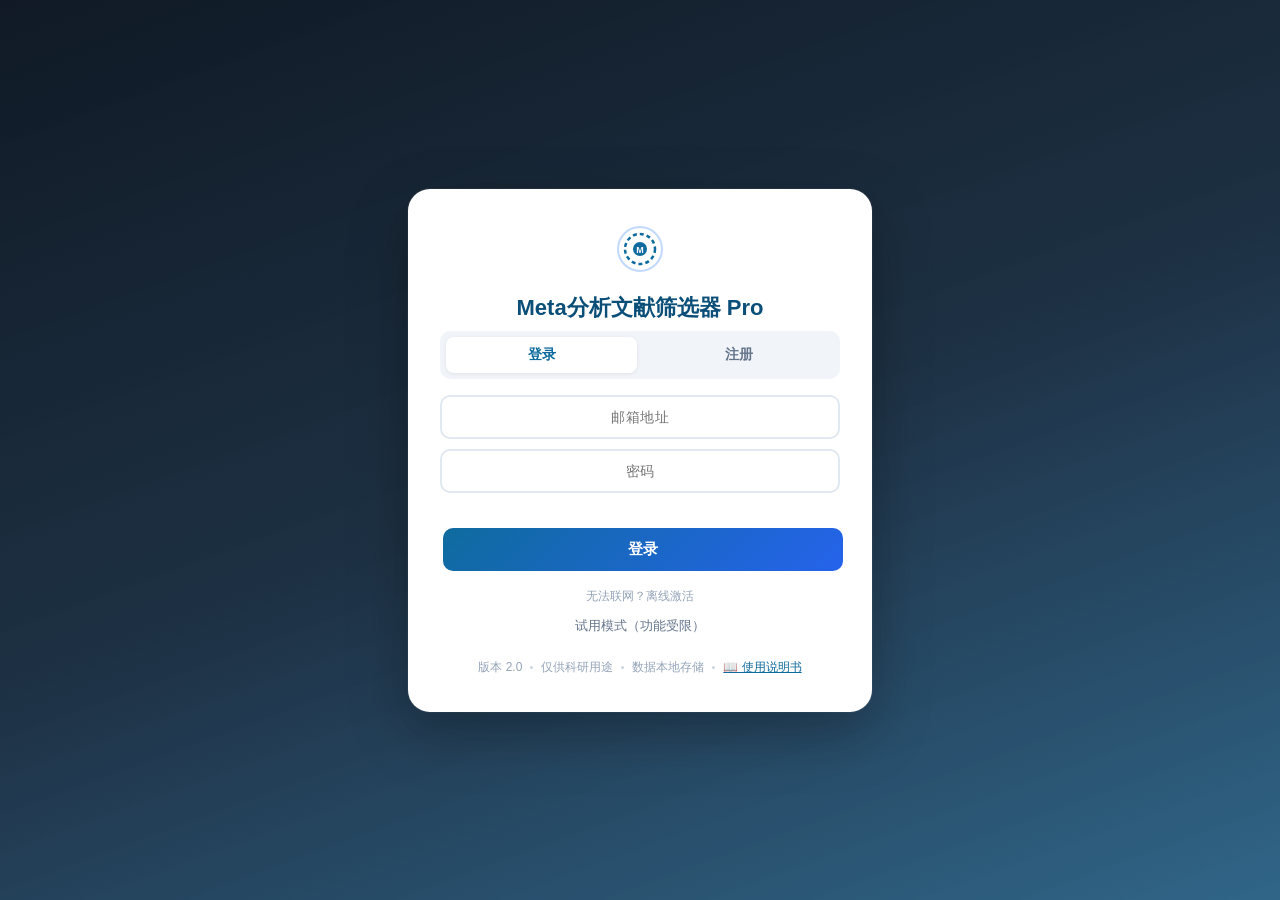
==== commit 8e055fd9: "fix: 性能优化 + 数字统计修复 + AOP搜索解析修复 - 性能：启动画面 1800→800ms，反爬定时器频率降低，AOP画布 4200→2400 - 数字：新增「总计获取」计数器，重命名标签" ====
--- a/index.html
+++ b/index.html
@@ -539,8 +539,9 @@
 </details>
 
 <div class="card">
-  <span class="pill">总数 <b id="total">0</b></span>
-  <span class="pill">去重合并 <b id="nDup">0</b></span>
+  <span class="pill" title="各数据库获取的原始记录总数（去重前）">📥 总计获取 <b id="nFetched">0</b></span>
+  <span class="pill">去重后 <b id="total">0</b></span>
+  <span class="pill" title="跨数据库合并的重复记录数">🔗 合并重复 <b id="nDup">0</b></span>
   <span class="pill">建议纳入 <b id="nIn">0</b></span>
   <span class="pill">建议排除 <b id="nEx">0</b></span>
   <span class="pill">待人工 <b id="nMay">0</b></span>
@@ -610,6 +611,10 @@
 	  <button onclick="aopZoomOut()" class="gray">🔍−</button>
 	  <button onclick="aopFitToScreen()" class="gray">适应</button>
 	  <span class="aop-toolbar-sep"></span>
+	  <span class="aop-toolbar-sep"></span>
+	  <button onclick="aopInferFromLiterature()" class="y">🧠 文献推断AOP</button>
+	  <button onclick="aopAutoMatchLiterature()" class="g">🔗 自动匹配证据</button>
+	  <span class="aop-toolbar-sep"></span>
 	  <button onclick="aopShowWikiSearch()" class="g">🔍 AOP-Wiki</button>
 	  <button onclick="aopExportSVG()" class="gray" style="font-size:11px">📥 SVG</button>
 	  <button onclick="aopExportPNG()" class="gray" style="font-size:11px">🖼 PNG</button>
@@ -617,6 +622,27 @@
 	</div>
 	
 	<!-- SVG Canvas -->
+	<div id="aopEmptyState" style="position:relative;padding:60px 20px;text-align:center;background:#fafcff;border:2px dashed #e2e8f0;border-radius:10px;margin-bottom:10px">
+	  <h2 style="color:#0b4f79;margin:0 0 8px">🧬 AOP Builder — 构建你的不良结局路径</h2>
+	  <p class="muted" style="margin:0 0 20px">从头构建毒性通路，将每个节点与文献证据关联，导出为论文级别的图表</p>
+	  <div style="display:flex;gap:10px;justify-content:center;flex-wrap:wrap">
+	    <div style="background:#fff;border:1px solid #e2e8f0;border-radius:10px;padding:16px;width:240px">
+	      <b style="color:#3b82f6">🧠 从文献推断</b>
+	      <p style="font-size:12px;color:#64748b">分析已筛选文献的高频术语，自动建议节点</p>
+	      <button onclick="aopInferFromLiterature()" class="y" style="width:100%">开始推断</button>
+	    </div>
+	    <div style="background:#fff;border:1px solid #e2e8f0;border-radius:10px;padding:16px;width:240px">
+	      <b style="color:#16a34a">🔍 搜索AOP-Wiki</b>
+	      <p style="font-size:12px;color:#64748b">从OECD AOP数据库导入已有通路</p>
+	      <button onclick="aopShowWikiSearch()" class="g" style="width:100%">搜索导入</button>
+	    </div>
+	    <div style="background:#fff;border:1px solid #e2e8f0;border-radius:10px;padding:16px;width:240px">
+	      <b style="color:#b45309">✋ 手动构建</b>
+	      <p style="font-size:12px;color:#64748b">点击上方工具栏添加节点，连线完成通路</p>
+	      <button onclick="aopAddNode('mie')" style="background:#ef4444;width:100%;color:#fff">+ 添加 MIE</button>
+	    </div>
+	  </div>
+	</div>
 	<div class="aop-canvas-container" id="aopCanvasContainer">
 	  <svg id="aopCanvas" xmlns="http://www.w3.org/2000/svg">
 	    <defs>
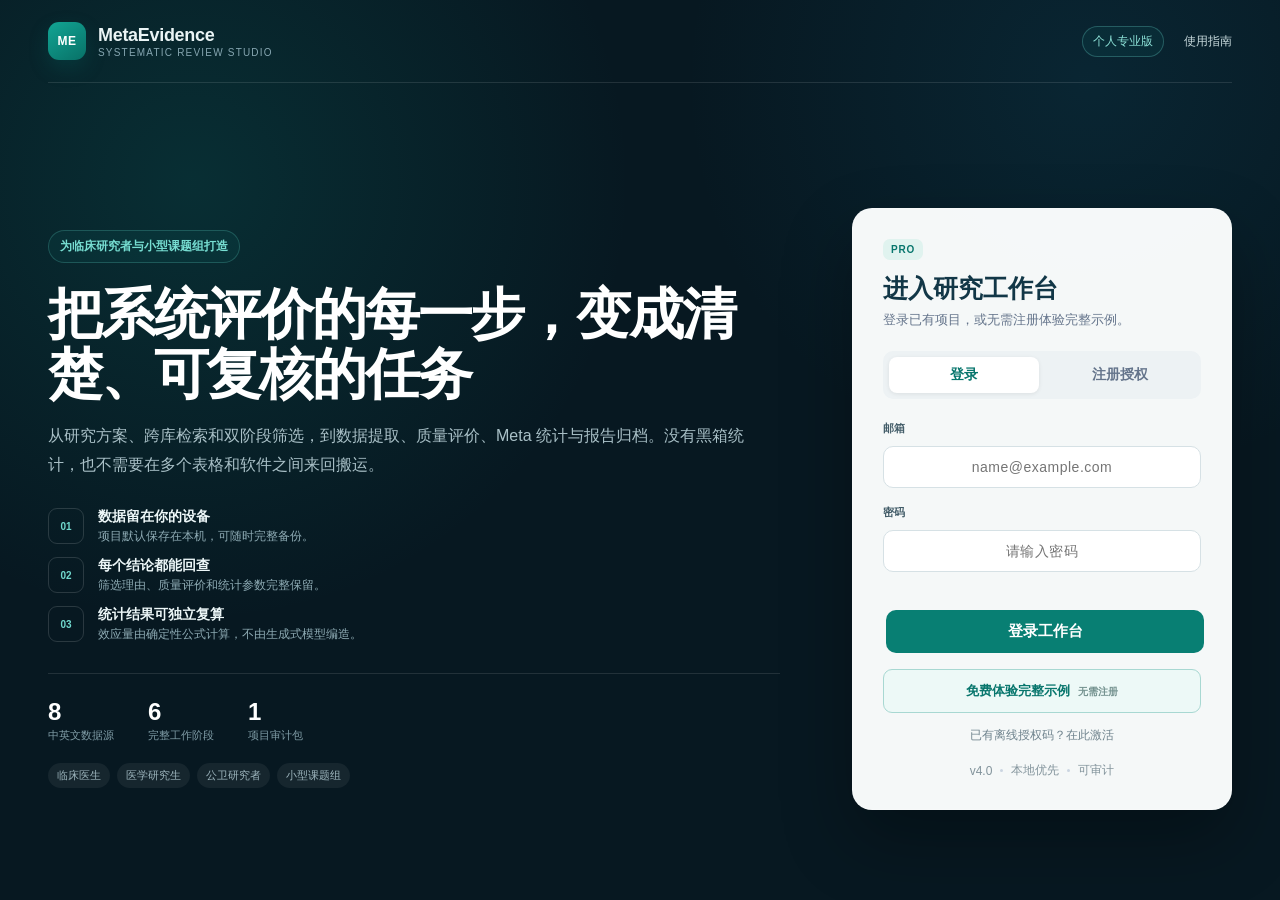
==== commit 9143fbc5: "release: MetaEvidence v4 commercial workflow and fast multi-database search" ====
--- a/index.html
+++ b/index.html
@@ -3,8 +3,8 @@
 <head>
 <meta charset="utf-8">
 <meta name="viewport" content="width=device-width,initial-scale=1">
-<title>Meta分析文献筛选器 Pro</title>
-<link rel="stylesheet" href="style.css">
+<title>MetaEvidence · Systematic Review Studio</title>
+<link rel="stylesheet" href="style.css?v=20260818c">
 </head>
 <body>
 
@@ -37,8 +37,8 @@
       <circle cx="82" cy="88" r="6" fill="#3b82f6" opacity=".9" filter="url(#glow)"/>
       <text x="60" y="65" text-anchor="middle" fill="#fff" font-size="13" font-weight="bold">M</text>
     </svg>
-    <h1 class="splash-title">Meta分析文献筛选器 Pro</h1>
-    <p class="splash-version">v2.0 · 科研辅助工具</p>
+    <h1 class="splash-title">MetaEvidence</h1>
+    <p class="splash-version">v4.0 · Systematic Review Studio</p>
     <p class="splash-sub">系统综述与 Meta 分析文献筛选平台</p>
   </div>
   <div class="splash-progress">
@@ -48,71 +48,64 @@
 </div>
 
 <!-- Auth Overlay -->
-<div id="authOverlay" class="overlay">
-  <div class="overlay-box auth-box">
-    <div class="auth-icon">
-      <svg viewBox="0 0 48 48" xmlns="http://www.w3.org/2000/svg" width="48" height="48">
-        <circle cx="24" cy="24" r="22" fill="none" stroke="#3b82f6" stroke-width="2" opacity=".3"/>
-        <circle cx="24" cy="24" r="15" fill="none" stroke="#0f6b9e" stroke-width="2.5" stroke-dasharray="4 3"/>
-        <circle cx="24" cy="24" r="7" fill="#0f6b9e"/>
-        <text x="24" y="28" text-anchor="middle" fill="#fff" font-size="9" font-weight="bold">M</text>
-      </svg>
-    </div>
-    <h2>Meta分析文献筛选器 Pro</h2>
-
-    <!-- ===== 主入口：登录 / 注册 ===== -->
-    <div class="auth-tabs">
-      <button type="button" class="auth-tab active" id="tabLoginBtn" onclick="switchAuthTab('login')">登录</button>
-      <button type="button" class="auth-tab" id="tabRegisterBtn" onclick="switchAuthTab('register')">注册</button>
-    </div>
-
-    <!-- Login Form -->
-    <form id="loginForm" class="auth-form" onsubmit="return handleLogin(event)">
-      <div class="auth-input-wrap"><input type="email" id="loginEmail" placeholder="邮箱地址" required autocomplete="email"></div>
-      <div class="auth-input-wrap"><input type="password" id="loginPassword" placeholder="密码" required autocomplete="current-password"></div>
-      <div id="loginError" class="auth-error"></div>
-      <div class="auth-form-actions">
-        <button type="submit" class="auth-btn-primary" id="loginBtn">登录</button>
+<div id="authOverlay" class="overlay commercial-auth">
+  <div class="auth-market-shell">
+    <header class="auth-market-nav">
+      <div class="market-brand"><span>ME</span><div><b>MetaEvidence</b><small>Systematic Review Studio</small></div></div>
+      <div class="market-nav-meta"><span>个人专业版</span><a href="#" id="lnkManualAuth">使用指南</a></div>
+    </header>
+    <main class="auth-market-main">
+      <section class="auth-market-copy">
+        <span class="market-eyebrow">为临床研究者与小型课题组打造</span>
+        <h1>把系统评价的每一步，变成清楚、可复核的任务</h1>
+        <p>从研究方案、跨库检索和双阶段筛选，到数据提取、质量评价、Meta 统计与报告归档。没有黑箱统计，也不需要在多个表格和软件之间来回搬运。</p>
+        <div class="market-value-list">
+          <article><i>01</i><div><b>数据留在你的设备</b><span>项目默认保存在本机，可随时完整备份。</span></div></article>
+          <article><i>02</i><div><b>每个结论都能回查</b><span>筛选理由、质量评价和统计参数完整保留。</span></div></article>
+          <article><i>03</i><div><b>统计结果可独立复算</b><span>效应量由确定性公式计算，不由生成式模型编造。</span></div></article>
+        </div>
+        <div class="market-proof">
+          <div><strong>8</strong><span>中英文数据源</span></div>
+          <div><strong>6</strong><span>完整工作阶段</span></div>
+          <div><strong>1</strong><span>项目审计包</span></div>
+        </div>
+        <div class="market-audience"><span>临床医生</span><span>医学研究生</span><span>公卫研究者</span><span>小型课题组</span></div>
+      </section>
+
+      <div class="overlay-box auth-box">
+        <div class="auth-card-head"><span class="auth-card-badge">PRO</span><h2>进入研究工作台</h2><p class="auth-value">登录已有项目，或无需注册体验完整示例。</p></div>
+        <div class="auth-tabs">
+          <button type="button" class="auth-tab active" id="tabLoginBtn">登录</button>
+          <button type="button" class="auth-tab" id="tabRegisterBtn">注册授权</button>
+        </div>
+        <form id="loginForm" class="auth-form">
+          <div class="auth-input-wrap"><label for="loginEmail">邮箱</label><input type="email" id="loginEmail" placeholder="name@example.com" required autocomplete="email"></div>
+          <div class="auth-input-wrap"><label for="loginPassword">密码</label><input type="password" id="loginPassword" placeholder="请输入密码" required autocomplete="current-password"></div>
+          <div id="loginError" class="auth-error"></div>
+          <div class="auth-form-actions"><button type="submit" class="auth-btn-primary" id="loginBtn">登录工作台</button></div>
+        </form>
+        <form id="registerForm" class="auth-form" style="display:none">
+          <div class="auth-input-wrap"><label for="regEmail">邮箱</label><input type="email" id="regEmail" placeholder="name@example.com" required autocomplete="email"></div>
+          <div class="auth-input-wrap"><label for="regPassword">设置密码</label><input type="password" id="regPassword" placeholder="至少 6 位" required minlength="6" autocomplete="new-password"></div>
+          <div class="auth-input-wrap"><label for="regPasswordConfirm">确认密码</label><input type="password" id="regPasswordConfirm" placeholder="再次输入密码" required minlength="6" autocomplete="new-password"></div>
+          <div class="auth-input-wrap"><label for="regLicense">授权码</label><input type="text" id="regLicense" placeholder="输入购买后获得的授权码" required></div>
+          <div id="registerError" class="auth-error"></div>
+          <div class="auth-form-actions"><button type="submit" class="auth-btn-primary" id="registerBtn">创建专业版账号</button></div>
+        </form>
+        <div class="auth-trial-link"><a href="#" id="lnkTrial">免费体验完整示例 <span>无需注册</span></a></div>
+        <div class="auth-offline-section">
+          <a href="#" class="auth-offline-link">已有离线授权码？在此激活</a>
+          <div id="offlineActivationBox" style="display:none;margin-top:10px">
+            <p class="auth-desc">首次激活需要联网验证，之后可离线使用。</p>
+            <div class="auth-input-wrap"><input type="text" id="licenseInput" placeholder="请输入授权码"></div>
+            <div id="activateError" class="auth-error"></div>
+            <button type="button" class="auth-btn-primary" id="btnOfflineActivate">验证并激活</button>
+          </div>
+        </div>
+        <div class="auth-footer"><span>v4.0</span><span class="auth-dot"></span><span>本地优先</span><span class="auth-dot"></span><span>可审计</span></div>
       </div>
-    </form>
-
-    <!-- Register Form -->
-    <form id="registerForm" class="auth-form" style="display:none" onsubmit="return handleRegister(event)">
-      <div class="auth-input-wrap"><input type="email" id="regEmail" placeholder="邮箱地址" required autocomplete="email"></div>
-      <div class="auth-input-wrap"><input type="password" id="regPassword" placeholder="设置密码（至少6位）" required minlength="6" autocomplete="new-password"></div>
-      <div class="auth-input-wrap"><input type="password" id="regPasswordConfirm" placeholder="确认密码" required minlength="6" autocomplete="new-password"></div>
-      <div class="auth-input-wrap"><input type="text" id="regLicense" placeholder="激活码（必填）" required></div>
-      <div id="registerError" class="auth-error"></div>
-      <div class="auth-form-actions">
-        <button type="submit" class="auth-btn-primary" id="registerBtn">注册</button>
-      </div>
-    </form>
-
-    <!-- 离线激活（无法联网时用） -->
-    <div class="auth-offline-section" style="margin-top:12px;text-align:center">
-      <a href="#" onclick="toggleOfflineActivation();return false" class="auth-offline-link">无法联网？离线激活</a>
-      <div id="offlineActivationBox" style="display:none;margin-top:8px">
-        <p class="auth-desc" style="margin:0 0 8px;font-size:13px;color:#64748b">输入管理员提供的离线激活码</p>
-        <div class="auth-input-wrap"><input type="text" id="licenseInput" placeholder="请输入离线激活码"></div>
-        <div id="activateError" class="auth-error"></div>
-        <button type="button" class="auth-btn-primary" onclick="activateLicense()" style="background:#b45309">离线激活</button>
-      </div>
-    </div>
-
-    <!-- 试用模式 -->
-    <div class="auth-trial-link">
-      <a href="#" onclick="enterTrial();return false">试用模式（功能受限）</a>
-    </div>
-
-    <div class="auth-footer">
-      <span>版本 2.0</span>
-      <span class="auth-dot"></span>
-      <span>仅供科研用途</span>
-      <span class="auth-dot"></span>
-      <span>数据本地存储</span>
-      <span class="auth-dot"></span>
-      <a href="#" onclick="showManual();return false">📖 使用说明书</a>
-    </div>
+    </main>
+    <footer class="auth-market-footer"><span>不是论文代写工具</span><span>统计结果需要研究者复核</span><span>支持完整项目导出与迁移</span></footer>
   </div>
 </div>
 
@@ -141,8 +134,8 @@
       <li>清除浏览器数据会导致记录丢失，请定期使用"备份 JSON"功能</li>
     </ul>
     <div class="actions">
-      <a href="#" onclick="showManual();return false" style="color:#3b82f6;text-decoration:underline;margin-right:16px">📖 完整使用说明书</a>
-      <button onclick="hideHelp()">关闭</button>
+      <a href="#" id="lnkManualHelp" style="color:#3b82f6;text-decoration:underline;margin-right:16px">📖 完整使用说明书</a>
+      <button id="btnHideHelp">关闭</button>
     </div>
   </div>
 </div>
@@ -150,13 +143,13 @@
 <!-- About Overlay -->
 <div id="aboutOverlay" class="overlay" style="display:none">
   <div class="overlay-box">
-    <h2>关于软件</h2>
-    <p><b>Meta分析文献筛选器 Pro</b></p>
-    <p>版本：2.0</p>
-    <p>辅助医学/公共卫生研究人员高效完成系统综述和 Meta 分析的文献初筛工作。</p>
-    <p>支持多数据库联合检索与去重、自动评分与人工复核、人群/动物研究分类。</p>
+    <h2>数据与版本</h2>
+    <p><b>MetaEvidence · Systematic Review Studio</b></p>
+    <p>版本：4.0 Professional</p>
+    <p>面向临床研究者、医学研究生和小型课题组的本地优先系统评价工作台。</p>
+    <p>项目数据默认保存在当前设备；统计结果由确定性公式生成，最终学术判断由研究者负责。</p>
     <p id="aboutLicense" class="muted"></p>
-    <div class="actions"><button onclick="hideAbout()">关闭</button></div>
+    <div class="actions"><button id="btnHideAbout">关闭</button></div>
   </div>
 </div>
 
@@ -164,43 +157,46 @@
 <div id="manualOverlay" class="overlay" style="display:none">
   <div class="overlay-box manual-box">
     <div class="manual-header">
-      <h2>📋 Meta分析文献筛选器 Pro · 使用说明书</h2>
-      <p class="muted">v2.0 · 系统综述与 Meta 分析文献筛选全流程</p>
+      <h2>MetaEvidence · 使用指南</h2>
+      <p class="muted">v4.0 · 系统综述与 Meta 分析工作台</p>
     </div>
     <div class="manual-body">
       <div class="manual-toc">
         <h3>📑 目录</h3>
         <ol>
-          <li><a href="javascript:void(0)" onclick="document.getElementById('m-sec1').scrollIntoView({behavior:'smooth'})">概述与核心功能</a></li>
-          <li><a href="javascript:void(0)" onclick="document.getElementById('m-sec2').scrollIntoView({behavior:'smooth'})">激活与认证（三种方式）</a></li>
-          <li><a href="javascript:void(0)" onclick="document.getElementById('m-sec3').scrollIntoView({behavior:'smooth'})">工作区概览</a></li>
-          <li><a href="javascript:void(0)" onclick="document.getElementById('m-sec4').scrollIntoView({behavior:'smooth'})">数据库检索</a></li>
-          <li><a href="javascript:void(0)" onclick="document.getElementById('m-sec5').scrollIntoView({behavior:'smooth'})">手动导入文献</a></li>
-          <li><a href="javascript:void(0)" onclick="document.getElementById('m-sec6').scrollIntoView({behavior:'smooth'})">自动评分与筛选</a></li>
-          <li><a href="javascript:void(0)" onclick="document.getElementById('m-sec7').scrollIntoView({behavior:'smooth'})">PRISMA 2020 流程图</a></li>
-          <li><a href="javascript:void(0)" onclick="document.getElementById('m-sec8').scrollIntoView({behavior:'smooth'})">数据导出</a></li>
-          <li><a href="javascript:void(0)" onclick="document.getElementById('m-sec9').scrollIntoView({behavior:'smooth'})">高级配置</a></li>
-          <li><a href="javascript:void(0)" onclick="document.getElementById('m-sec10').scrollIntoView({behavior:'smooth'})">常见问题</a></li>
+          <li><a href="#m-sec1">概述与核心功能</a></li>
+          <li><a href="#m-sec2">激活与认证（三种方式）</a></li>
+          <li><a href="#m-sec3">工作区概览</a></li>
+          <li><a href="#m-sec4">数据库检索</a></li>
+          <li><a href="#m-sec5">手动导入文献</a></li>
+          <li><a href="#m-sec6">自动评分与筛选</a></li>
+          <li><a href="#m-sec7">PRISMA 2020 流程图</a></li>
+          <li><a href="#m-sec8">数据导出</a></li>
+          <li><a href="#m-sec9">高级配置</a></li>
+          <li><a href="#m-sec10">常见问题</a></li>
         </ol>
       </div>
 
       <h2 id="m-sec1">1. 概述与核心功能</h2>
-      <p><b>Meta分析文献筛选器 Pro</b> 是一个纯浏览器端运行的文献初筛工具，专为系统综述与 Meta 分析设计。数据全部存储在本地浏览器，无需部署服务器。</p>
+      <p><b>MetaEvidence</b> 是一个本地优先的系统评价与 Meta 分析工作台。研究方案、检索、筛选、全文与质量、提取与统计、报告交付分别在独立任务页完成；项目可随时完整备份。</p>
       <h3>核心功能一览</h3>
       <table><tr><th>功能</th><th>说明</th></tr>
       <tr><td>多数据库直连检索</td><td>PubMed、Europe PMC、Crossref、OpenAlex 一键检索</td></tr>
       <tr><td>中文数据库辅助</td><td>为 CNKI、万方、维普、SinoMed 自动生成检索式</td></tr>
       <tr><td>自动评分筛选</td><td>基于关键词规则对人群 / 动物 / 体外研究自动打分</td></tr>
       <tr><td>PRISMA 2020 流程图</td><td>自动生成可导出 SVG/PNG 的筛选流程图</td></tr>
+      <tr><td>结构化数据提取</td><td>支持二分类、连续型和文献已报告效应值，保留研究与亚组标识</td></tr>
+      <tr><td>质量评价</td><td>支持 RoB 2、ROBINS-I、NOS、SYRCLE 和 GRADE</td></tr>
+      <tr><td>统计分析与绘图</td><td>OR/RR/RD/MD/SMD、固定/随机效应、亚组、敏感性、Egger、森林图和漏斗图</td></tr>
       <tr><td>去重合并</td><td>跨数据库自动去重（PMID / DOI / 标题+年份）</td></tr>
       <tr><td>文件导入</td><td>支持 RIS、BibTeX、CSV、NBIB 格式批量导入</td></tr>
       <tr><td>多格式导出</td><td>支持 JSON、CSV 导出，兼容 EndNote / Zotero / Excel</td></tr>
-      <tr><td>离线可用</td><td>离线激活码模式，无需网络即可使用完整功能</td></tr></table>
+      <tr><td>授权方式</td><td>账号或激活码在线验证；检索数据仍保存在本机浏览器</td></tr></table>
 
       <h2 id="m-sec2">2. 激活与认证</h2>
       <p>首次使用需要激活。提供三种方式：</p>
       <div class="manual-step"><p><span class="manual-num">A</span><b>在线注册 + 激活码</b></p><p>点击「注册」选项卡，填写邮箱、密码和激活码。注册后检查邮箱确认链接，然后登录即可。激活码一码一人，由管理员分发。</p><p class="manual-tip">💡 在线模式支持跨设备数据同步。</p></div>
-      <div class="manual-step"><p><span class="manual-num">B</span><b>离线激活</b></p><p>点击「无法联网？离线激活」链接，输入管理员提供的离线激活码。<code>META-PRO-*</code> / <code>MAS-*</code> 格式均支持。</p><p class="manual-tip">💡 离线激活完全在本地验证，无需网络，适合机构内网环境。</p></div>
+      <div class="manual-step"><p><span class="manual-num">B</span><b>激活码授权</b></p><p>点击「使用激活码」，输入管理员提供的有效激活码；首次绑定需要连接授权服务器。</p><p class="manual-tip">💡 不再使用写在前端代码中的通用离线码，避免授权被任意绕过。</p></div>
       <div class="manual-step"><p><span class="manual-num">C</span><b>试用模式</b></p><p>点击「先试用看看」，无需任何激活码。限制：每次检索最多返回 <b>15 条</b> 记录。</p></div>
       <p class="manual-warn">⚠️ 清除浏览器数据会导致激活状态丢失。建议定期导出数据备份。</p>
 
@@ -214,50 +210,32 @@
       <tr><td>文献列表</td><td>页面中部</td><td>展示文献卡片，含评分、决策按钮、来源标签</td></tr>
       <tr><td>分页 / 统计栏</td><td>列表底部</td><td>总记录数、筛选计数、翻页、导出按钮</td></tr>
       <tr><td>PRISMA 流程图</td><td>页面底部</td><td>自动更新的 PRISMA 2020 流程图</td></tr></table>
+      <p>页面使用“方案 → 检索 → 筛选 → 全文与质量 → 提取与分析 → 报告”的固定导航。首次分析建议依次完成，后续可通过顶部胶囊导航快速跳转。</p>
 
       <h2 id="m-sec4">4. 数据库检索</h2>
       <h3>4.1 构建检索式（PICO 框架）</h3>
       <p>在工作区上方按字段填写检索词，每行一个词组，同组内多个词用 <b>分号 ;</b> 或逗号分隔：</p>
-      <table><tr><th>字段</th><th>含义</th><th>示例</th></tr>
-      <tr><td>人群 (Population)</td><td>研究对象</td><td><code>diabetes; type 2 diabetes</code></td></tr>
-      <tr><td>暴露/干预 (Exposure)</td><td>处理或暴露因素</td><td><code>metformin; "glucophage"</code></td></tr>
-      <tr><td>结局 (Outcome)</td><td>关注的结局指标</td><td><code>mortality; HbA1c</code></td></tr>
-      <tr><td>研究设计 (Design)</td><td>文献类型限制</td><td><code>RCT; "randomized controlled"</code></td></tr>
-      <tr><td>年份范围</td><td>发表年份</td><td><code>2015</code> — <code>2025</code></td></tr></table>
+      <table><tr><th>字段</th><th>含义</th><th>示例</th></tr><tr><td>人群 (Population)</td><td>研究对象</td><td><code>diabetes; type 2 diabetes</code></td></tr><tr><td>暴露/干预 (Exposure)</td><td>处理或暴露因素</td><td><code>metformin; "glucophage"</code></td></tr><tr><td>结局 (Outcome)</td><td>关注的结局指标</td><td><code>mortality; HbA1c</code></td></tr><tr><td>研究设计 (Design)</td><td>文献类型限制</td><td><code>RCT; "randomized controlled"</code></td></tr><tr><td>年份范围</td><td>发表年份</td><td><code>2015</code> — <code>2025</code></td></tr></table>
       <p>检索模式三种：<b>宽检索</b>（P+E）、<b>中检索</b>（P+E+O）、<b>严格检索</b>（P+E+O+D）。建议先用宽检索，再用筛选器逐步缩小范围。</p>
       <h3>4.2 直连数据库</h3>
-      <table><tr><th>数据库</th><th>类型</th><th>说明</th></tr>
-      <tr><td>PubMed</td><td><span class="badge-green">直连</span></td><td>Entrez API，支持完整 MeSH 检索式</td></tr>
-      <tr><td>Europe PMC</td><td><span class="badge-green">直连</span></td><td>欧洲 PMC API，补充 PubMed 未收录文献</td></tr>
-      <tr><td>Crossref</td><td><span class="badge-green">直连</span></td><td>侧重论文元数据和 DOI 检索</td></tr>
-      <tr><td>OpenAlex</td><td><span class="badge-green">直连</span></td><td>开放学术图谱，覆盖面广</td></tr></table>
+      <table><tr><th>数据库</th><th>类型</th><th>说明</th></tr><tr><td>PubMed</td><td><span class="badge-green">直连</span></td><td>Entrez API，支持完整 MeSH 检索式</td></tr><tr><td>Europe PMC</td><td><span class="badge-green">直连</span></td><td>欧洲 PMC API，补充 PubMed 未收录文献</td></tr><tr><td>Crossref</td><td><span class="badge-green">直连</span></td><td>侧重论文元数据和 DOI 检索</td></tr><tr><td>OpenAlex</td><td><span class="badge-green">直连</span></td><td>开放学术图谱，覆盖面广</td></tr></table>
       <h3>4.3 中文数据库辅助</h3>
       <p>CNKI、万方、维普、SinoMed 不直连，工具会：① 自动生成适配检索式；② 提供一键跳转链接；③ 结果可导出后通过「文件导入」回到筛选器。</p>
 
       <h2 id="m-sec5">5. 手动导入文献</h2>
-      <table><tr><th>格式</th><th>来源</th><th>操作</th></tr>
-      <tr><td>RIS</td><td>EndNote, Zotero, Mendeley, CNKI</td><td>点击「📥 导入」→ 选择 .ris 文件</td></tr>
-      <tr><td>BibTeX</td><td>LaTeX, Google Scholar</td><td>点击「📥 导入」→ 选择 .bib 文件</td></tr>
-      <tr><td>NBIB</td><td>PubMed 导出</td><td>点击「📥 导入」→ 选择 .nbib 文件</td></tr>
-      <tr><td>CSV</td><td>Excel / Google Sheets</td><td>点击「📥 导入」→ 选择 .csv 文件</td></tr>
-      <tr><td>JSON</td><td>本工具导出的备份</td><td>点击「📥 导入」→ 选择 .json 文件</td></tr></table>
+      <table><tr><th>格式</th><th>来源</th><th>操作</th></tr><tr><td>RIS</td><td>EndNote, Zotero, Mendeley, CNKI</td><td>点击「📥 导入」→ 选择 .ris 文件</td></tr><tr><td>BibTeX</td><td>LaTeX, Google Scholar</td><td>点击「📥 导入」→ 选择 .bib 文件</td></tr><tr><td>NBIB</td><td>PubMed 导出</td><td>点击「📥 导入」→ 选择 .nbib 文件</td></tr><tr><td>CSV</td><td>Excel / Google Sheets</td><td>点击「📥 导入」→ 选择 .csv 文件</td></tr><tr><td>JSON</td><td>本工具导出的备份</td><td>点击「📥 导入」→ 选择 .json 文件</td></tr></table>
       <p>导入时自动去重（PMID / DOI / 标题+年份合并）。</p>
 
       <h2 id="m-sec6">6. 自动评分与筛选</h2>
       <h3>6.1 研究模式</h3>
-      <table><tr><th>模式</th><th>评分依据</th></tr>
-      <tr><td>人群研究 (Human)</td><td>匹配人群词得正分，动物词得负分；匹配暴露/结局词加分</td></tr>
-      <tr><td>动物研究 (Animal)</td><td>匹配动物词（rat / mouse / rabbit 等）得正分；匹配人群词得负分</td></tr>
-      <tr><td>体外研究 (In Vitro)</td><td>匹配细胞系 / Western Blot / PCR / ELISA 等体外标记词得正分</td></tr></table>
+      <table><tr><th>模式</th><th>评分依据</th></tr><tr><td>人群研究 (Human)</td><td>匹配人群词得正分，动物词得负分；匹配暴露/结局词加分</td></tr><tr><td>动物研究 (Animal)</td><td>匹配动物词（rat / mouse / rabbit 等）得正分；匹配人群词得负分</td></tr><tr><td>体外研究 (In Vitro)</td><td>匹配细胞系 / Western Blot / PCR / ELISA 等体外标记词得正分</td></tr></table>
       <h3>6.2 决策标记</h3>
-      <table><tr><th>标记</th><th>含义</th></tr>
-      <tr><td>🟢 建议纳入</td><td>自动评分高于入围阈值</td></tr>
-      <tr><td>🔴 建议排除</td><td>自动评分低于排除阈值</td></tr>
-      <tr><td>🔵 最终纳入</td><td>人工确认纳入（点击 ✅）</td></tr>
-      <tr><td>⚪ 最终排除</td><td>人工确认排除（点击 ❌），需填写排除原因</td></tr>
-      <tr><td>🟡 待人工判断</td><td>评分在中间区间，需人工阅读决定</td></tr></table>
-
-      <h2 id="m-sec7">7. PRISMA 2020 流程图</h2>
+      <table><tr><th>标记</th><th>含义</th></tr><tr><td>🟢 建议纳入</td><td>自动评分高于入围阈值</td></tr><tr><td>🔴 建议排除</td><td>自动评分低于排除阈值</td></tr><tr><td>🔵 最终纳入</td><td>人工确认纳入</td></tr><tr><td>⚪ 最终排除</td><td>人工确认排除，需填写排除原因</td></tr><tr><td>🟡 待人工判断</td><td>评分在中间区间，需人工阅读决定</td></tr></table>
+
+      <h2 id="m-sec7">7. 全文、质量评价与统计分析</h2>
+      <p>在全文复筛区记录全文状态、排除理由和原文定位；最终纳入研究可同步到偏倚风险评价和数据提取表。根据研究设计选择 RoB 2、ROBINS-I、NOS 或 SYRCLE，并按结局完成 GRADE 证据分级。</p>
+      <p>数据提取支持二分类结局、连续型结局和文献已报告效应值。完成录入后选择固定效应或随机效应模型，系统生成合并效应、95% CI、Q、I²、τ²、预测区间、亚组分析、逐一剔除敏感性分析、Egger 检验、森林图和漏斗图。</p>
+      <h3>PRISMA 2020 流程图</h3>
       <p>页面底部自动维护符合 <b>PRISMA 2020</b> 标准的筛选流程图：</p>
       <ul>
         <li><b>自动计数</b>：识别 → 去重 → 筛选 → 检索 → 纳入，各环节数字自动更新</li>
@@ -267,18 +245,11 @@
       </ul>
 
       <h2 id="m-sec8">8. 数据导出</h2>
-      <table><tr><th>格式</th><th>操作</th><th>用途</th></tr>
-      <tr><td>JSON</td><td>「📤 导出 JSON」</td><td>完整备份，含评分、决策、来源等；可重新导入恢复</td></tr>
-      <tr><td>CSV</td><td>「📤 导出 CSV」</td><td>Excel 兼容，字段：决策、评分、类型、来源、PMID、DOI、标题等</td></tr></table>
+      <table><tr><th>格式</th><th>操作</th><th>用途</th></tr><tr><td>JSON</td><td>「备份 JSON」</td><td>完整项目备份，含方案、记录、提取表、质量评价和分析设置</td></tr><tr><td>CSV</td><td>「导出 CSV」或“导出提取 CSV”</td><td>题录筛选结果或原始提取数据，兼容 Excel</td></tr><tr><td>HTML / PDF</td><td>项目报告区</td><td>导出可编辑 HTML，或打印为 PDF 归档</td></tr><tr><td>PNG</td><td>图表区</td><td>森林图、漏斗图和 PRISMA 图</td></tr></table>
 
       <h2 id="m-sec9">9. 高级配置</h2>
       <h3>9.1 评分调参</h3>
-      <table><tr><th>参数</th><th>默认值</th><th>作用</th></tr>
-      <tr><td>入围阈值 (IncCut)</td><td>3</td><td>评分 ≥ 此值 → 建议纳入</td></tr>
-      <tr><td>排除阈值 (ExcCut)</td><td>-3</td><td>评分 ≤ 此值 → 建议排除</td></tr>
-      <tr><td>标题乘数</td><td>3</td><td>标题命中关键词的权重倍率</td></tr>
-      <tr><td>协同加分</td><td>1</td><td>P+E 同时出现额外加分</td></tr>
-      <tr><td>排除罚分</td><td>-2</td><td>命中排除词时的罚分</td></tr></table>
+      <table><tr><th>参数</th><th>默认值</th><th>作用</th></tr><tr><td>入围阈值 (IncCut)</td><td>3</td><td>评分 ≥ 此值 → 建议纳入</td></tr><tr><td>排除阈值 (ExcCut)</td><td>-3</td><td>评分 ≤ 此值 → 建议排除</td></tr><tr><td>标题乘数</td><td>3</td><td>标题命中关键词的权重倍率</td></tr><tr><td>协同加分</td><td>1</td><td>P+E 同时出现额外加分</td></tr><tr><td>排除罚分</td><td>-2</td><td>命中排除词时的罚分</td></tr></table>
       <h3>9.2 备份与恢复</h3>
       <ol><li>导出 JSON → 保存到安全位置</li><li>需要恢复时 → 导入该 JSON 文件</li><li>新设备上导入 JSON + 重新激活即可继续工作</li></ol>
 
@@ -294,106 +265,99 @@
       <h3>Q: 支持多少条文献？</h3>
       <p>浏览器 localStorage 通常限制 5-10 MB，约可存储数千条完整记录。建议大数据集分批次处理。</p>
     </div>
-    <div class="actions"><button onclick="hideManual()">关闭</button></div>
-  </div>
-</div>
-
-<!-- Evidence Linking Overlay -->
-<div id="evidenceOverlay" class="overlay" style="display:none">
-	  <div class="overlay-box evidence-box">
-	    <h2>🔗 链接文献证据</h2>
-	    <div id="evidenceInfo" style="margin-bottom:10px;font-size:13px;color:#64748b"></div>
-	    <div class="evidence-filters">
-	      <input type="text" id="evidenceSearch" placeholder="搜索文献…" oninput="aopRenderEvidenceList()">
-	      <select id="evidenceFilter" onchange="aopRenderEvidenceList()">
-	        <option value="">全部结论</option>
-	        <option value="最终纳入">最终纳入</option>
-	        <option value="建议纳入">建议纳入</option>
-	        <option value="待人工判断">待人工判断</option>
-	      </select>
-	    </div>
-	    <div class="evidence-list" id="evidenceList"></div>
-	    <div class="actions">
-	      <button onclick="aopSaveEvidenceLinks()" class="g">保存链接</button>
-	      <button onclick="aopHideEvidenceOverlay()">取消</button>
-	    </div>
-	  </div>
-	</div>
-	
-	<!-- AOP-Wiki Search Overlay -->
-	<div id="aopWikiOverlay" class="overlay" style="display:none">
-	  <div class="overlay-box aopwiki-box">
-	    <h2>🔍 AOP-Wiki 检索与导入</h2>
-	    <p class="muted">搜索 OECD AOP-Wiki 中已收录的不良结局路径</p>
-	    <div class="aopwiki-search-bar">
-	      <input type="text" id="aopWikiSearchInput" placeholder="输入关键词（如 fibrosis, IL-6, silica）…" onkeydown="if(event.key==='Enter')aopWikiSearch()">
-	      <button onclick="aopWikiSearch()" class="g">搜索</button>
-	    </div>
-	    <div class="aopwiki-results" id="aopWikiResults">
-	      <p class="muted">输入关键词后点击搜索</p>
-	    </div>
-	    <div class="actions">
-	      <button onclick="aopWikiClose()">关闭</button>
-	    </div>
-	  </div>
-	</div>
-	
-	<!-- AOP Context Menu -->
-	<div class="aop-context-menu" id="aopContextMenu">
-	  <button onclick="aopContextEdit()">✏️ 编辑标签</button>
-	  <button onclick="aopContextEvidence()">🔗 链接证据</button>
-	  <hr>
-	  <button onclick="aopContextDelete()" style="color:#be123c">🗑 删除节点</button>
-	</div>
-	
-	<!-- Main App -->
-	<div id="mainApp" class="app" style="display:none">
+    <div class="actions"><button id="btnHideManual">关闭</button></div>
+  </div>
+</div>
+
+<!-- Main App -->
+<div id="mainApp" class="app" style="display:none">
 
 <div class="navbar">
 <div class="navbar-brand">
-  <h1>Meta×AOP 科研平台</h1>
-  <span class="navbar-version">v2.1</span>
-</div>
-<div class="tab-nav">
-    <button class="tab-button active" data-tab="tabScreening" onclick="switchTab('tabScreening')">📄 文献筛选</button>
-	    <button class="tab-button" data-tab="tabAopBuilder" onclick="switchTab('tabAopBuilder')">🧬 AOP Builder</button>
-	  </div>
-	  <div class="navbar-actions">
-	    <a href="#" onclick="showManual();return false" style="color:#93c5fd;text-decoration:none;font-size:0.9rem;padding:6px 12px">📖 说明书</a>
-	    <button onclick="showHelp()">帮助</button>
-	    <button onclick="showAbout()">关于</button>
-	    <button onclick="handleLogout()">退出登录</button>
-	  </div>
-	</div>
-	
-	<div id="tabScreening" class="tab-content">
-	
-	<section class="hero">
-  <div class="hero-glow"></div>
-  <div class="hero-grid">
-    <div class="hero-content">
-      <span class="hero-badge">v2.0 Pro · 科研辅助软件</span>
-      <h2 class="hero-title">让 Meta 分析文献初筛，像正式软件一样高效完成</h2>
-      <p class="hero-desc">支持多数据库联合检索、自动评分筛选、中文数据库辅助检索，以及人群/动物双轨分析，帮助系统综述与 Meta 分析更快进入可复核工作流。</p>
-      <div class="hero-actions">
-        <a href="#workspace" class="hero-cta">开始使用</a>
-        <span class="hero-note">本地运行 · 无需部署 · 数据仅保存在本机浏览器</span>
-      </div>
-    </div>
-    <div class="hero-panel">
-      <div class="hero-stat"><b>4</b><span>直连数据库</span></div>
-      <div class="hero-stat"><b>4</b><span>中文库辅助</span></div>
-      <div class="hero-stat"><b>双轨</b><span>人群 / 动物评分</span></div>
-      <div class="hero-stat"><b>本地</b><span>授权与数据存储</span></div>
-    </div>
+  <span class="navbar-logo">ME</span>
+  <div><h1>MetaEvidence</h1><small>Systematic Review Studio</small></div>
+  <span class="navbar-version">PRO</span>
+</div>
+  <div class="navbar-actions">
+    <span class="save-indicator"><i></i>本机已保存</span>
+    <a href="#" id="lnkManual">使用指南</a>
+    <button id="btnHelp">帮助</button>
+    <button id="btnAbout">数据与版本</button>
+    <button id="btnLogout" class="account-button">退出</button>
+  </div>
+</div>
+
+<section class="product-home" id="projectHome">
+  <div class="product-home-copy">
+    <span class="product-kicker">当前项目 · 项目控制台</span>
+    <h2>今天只推进下一件关键任务</h2>
+    <p>系统会收起无关步骤，只展示当前阶段、待复核事项和可交付成果。你负责学术判断，工作台负责记录、计算和归档。</p>
+    <div class="product-home-actions">
+      <button type="button" class="g product-primary" id="btnContinueProject">继续下一任务</button>
+      <button type="button" id="btnNewProject">新建项目</button>
+      <button type="button" class="quiet-button" id="btnHomeDemo">打开示例项目</button>
+    </div>
+    <div class="dashboard-metrics" aria-label="项目关键指标">
+      <div><span>题录</span><strong id="dashboardRecordCount">0</strong><small>去重后记录</small></div>
+      <div><span>已决策</span><strong id="dashboardDecisionCount">0</strong><small>最终纳入或排除</small></div>
+      <div><span>纳入研究</span><strong id="dashboardIncludedCount">0</strong><small>进入数据提取</small></div>
+      <div><span>报告</span><strong id="dashboardReportState">待生成</strong><small>可交付状态</small></div>
+    </div>
+  </div>
+  <div class="project-overview" aria-label="当前项目概览">
+    <div class="project-overview-head"><span id="projectModeBadge" class="project-mode">真实项目</span><span id="projectProgressText">0/6 阶段完成</span></div>
+    <h3 id="currentProjectName">尚未命名的项目</h3>
+    <div class="project-progress"><span id="projectProgressBar"></span></div>
+    <p id="projectNextHint">先填写研究方案与 PICOS。</p>
+    <button type="button" class="project-next" id="btnNextAction" data-target="#protocol-workspace"><span>下一步</span><b id="nextActionText">填写研究方案</b></button>
   </div>
 </section>
 
-<p class="sub">支持 <b>PubMed / Europe PMC / Crossref / OpenAlex</b> 一键检索，为 <b>CNKI、万方、维普、SinoMed/CBM</b> 生成专用检索式辅助导入。</p>
+<section class="assurance-strip" aria-label="结果可信度保障">
+  <div><i>✓</i><span><b>人工结论受保护</b><small>自动评分不会覆盖最终纳排决定</small></span></div>
+  <div><i>ƒ</i><span><b>确定性统计内核</b><small>效应量和区间可由第三方复算</small></span></div>
+  <div><i>↗</i><span><b>完整项目可迁移</b><small>方案、题录、评价和分析一键备份</small></span></div>
+</section>
+
+<nav class="workflow-nav" aria-label="系统评价工作流">
+  <a href="#dashboard" data-page="dashboard"><i>⌂</i><span>项目总览</span></a><a href="#protocol-workspace" data-stage="0"><i>1</i><span>研究方案</span></a><a href="#workspace" data-stage="1"><i>2</i><span>文献检索</span></a><a href="#screening-workspace" data-stage="2"><i>3</i><span>标题摘要筛选</span></a><a href="#quality-workspace" data-stage="3"><i>4</i><span>全文与质量</span></a><a href="#meta-analysis-workspace" data-stage="4"><i>5</i><span>提取与统计</span></a><a href="#review-report" data-stage="5"><i>6</i><span>报告交付</span></a>
+</nav>
+
+<section class="project-cockpit" id="projectCockpit" aria-live="polite">
+  <div><span>当前项目</span><b id="cockpitProjectName">尚未命名的项目</b></div>
+  <div class="cockpit-progress"><span id="cockpitProgressLabel">完成度 0%</span><div><i id="cockpitProgressBar"></i></div></div>
+  <button type="button" class="g" id="btnCockpitNext" data-target="#protocol-workspace">继续：填写研究方案</button>
+</section>
+
+<div class="workflow-heading" id="protocol-workspace">
+  <span>任务 1</span>
+  <div><b>研究方案与 PICOS</b><small>先锁定研究问题、纳排标准和预设结局，减少事后选择偏倚</small></div>
+</div>
+
+<section class="card protocol-card" id="protocolCard">
+  <div class="protocol-head"><div><h2>系统评价研究方案</h2><p>内容自动保存在本机，可随项目备份一并导出。</p></div><div class="protocol-actions"><button type="button" class="y demo-entry" id="btnFullDemo">一键载入完整示例项目</button><span id="protocolSaveState">自动保存</span></div></div>
+  <div class="grid protocol-grid">
+    <div style="grid-column:1/-1"><label for="reviewTitle">项目名称</label><input id="reviewTitle" placeholder="例如：IL-6 多态性与尘肺易感性的系统评价和 Meta 分析"></div>
+    <div style="grid-column:1/-1"><label for="reviewObjective">研究问题 / 主要目标</label><textarea id="reviewObjective" placeholder="清晰描述研究目的和主要假设"></textarea></div>
+    <div><label for="picosPopulation">P · 研究人群</label><textarea id="picosPopulation" placeholder="疾病、年龄、地区等"></textarea></div>
+    <div><label for="picosIntervention">I/E · 干预或暴露</label><textarea id="picosIntervention" placeholder="干预、暴露或预测因素"></textarea></div>
+    <div><label for="picosComparator">C · 对照</label><textarea id="picosComparator" placeholder="安慰剂、非暴露或其他对照"></textarea></div>
+    <div><label for="picosOutcomes">O · 结局</label><textarea id="picosOutcomes" placeholder="主要结局在前，次要结局在后"></textarea></div>
+    <div><label for="picosDesign">S · 研究设计</label><textarea id="picosDesign" placeholder="RCT、队列、病例对照等"></textarea></div>
+    <div><label for="protocolRegistration">注册信息</label><textarea id="protocolRegistration" placeholder="PROSPERO 编号、OSF 地址或内部版本号"></textarea></div>
+    <div><label for="inclusionCriteria">纳入标准</label><textarea id="inclusionCriteria" placeholder="每行一条标准"></textarea></div>
+    <div><label for="exclusionCriteria">排除标准</label><textarea id="exclusionCriteria" placeholder="每行一条标准"></textarea></div>
+  </div>
+</section>
+
+<div class="workflow-heading" id="workspace">
+  <span>任务 2 · 1/3</span>
+  <div><b>选择检索范围</b><small>确定研究对象和目标数据库</small></div>
+</div>
 
 <div class="card grid">
   <div class="mode">
-    <label>检索模式</label>
+    <label for="mode">检索模式</label>
     <select id="mode">
       <option value="wide">宽检索：疾病/人群 AND 暴露/基因</option>
       <option value="middle">中等检索：再加入结局关键词</option>
@@ -402,14 +366,14 @@
     <p class="muted">建议先宽检索，再用下方自动评分 + 人工复核做筛选。</p>
   </div>
   <div class="mode">
-    <label>研究对象模式</label>
+    <label for="studyMode">研究对象模式</label>
     <select id="studyMode">
       <option value="human">仅人群研究</option>
       <option value="animal">仅动物研究</option>
       <option value="in_vitro">仅体外研究</option>
       <option value="both">人群 + 动物（双轨评分）</option>
     </select>
-    <p class="muted">切换后自动重评分并过滤。体外研究可识别细胞实验、Western Blot、PCR 等。</p>
+    <p class="muted">切换后自动重评分并过滤；类型“不明确”的记录始终保留供人工复核，避免静默漏文献。体外研究可识别细胞实验、Western Blot、PCR 等。</p>
   </div>
   <div class="mode" style="grid-column:1/-1">
     <label>可直连数据库（一键获取）</label>
@@ -431,47 +395,64 @@
     <p class="note">勾选后点击"联网获取"将生成各平台专用检索式，您在对应网站检索并导出题录文件后导入本工具。</p>
     <div class="cn-kw-section" style="margin-top:10px;border-top:1px dashed #dbeafe;padding-top:10px">
       <label style="color:#0b4f79">中文检索关键词（用于生成中文数据库检索式，同义词用 ; 分隔，每行一组概念）</label>
-      <div style="display:grid;grid-template-columns:1fr 1fr 1fr;gap:8px;margin-top:6px">
-        <div><label>中文疾病/人群</label><textarea id="cnPop" style="min-height:60px" placeholder="所有同义词放一行，用 ; 分隔&#10;每行是一个AND概念组">尘肺; 矽肺; 煤工尘肺; 职业性肺病</textarea></div>
-        <div><label>中文动物/模型</label><textarea id="cnAnimal" style="min-height:60px" placeholder="仅"动物模式"时生效&#10;小鼠; 大鼠; 动物模型">小鼠; 大鼠; 动物模型; 斑马鱼</textarea></div>
-        <div><label>中文暴露/基因</label><textarea id="cnExpo" style="min-height:60px" placeholder="所有同义词放一行&#10;每行是一个AND概念组">白细胞介素-6; IL-6; 基因多态性; 细胞因子</textarea></div>
+      <div class="cn-keyword-grid">
+        <div><label for="cnPop">中文疾病/人群</label><textarea id="cnPop" style="min-height:60px" placeholder="所有同义词放一行，用 ; 分隔&#10;每行是一个AND概念组">尘肺; 矽肺; 煤工尘肺; 职业性肺病</textarea></div>
+        <div><label for="cnAnimal">中文动物/模型</label><textarea id="cnAnimal" style="min-height:60px" placeholder="仅在动物模式时生效&#10;小鼠; 大鼠; 动物模型">小鼠; 大鼠; 动物模型; 斑马鱼</textarea></div>
+        <div><label for="cnExpo">中文暴露/基因</label><textarea id="cnExpo" style="min-height:60px" placeholder="所有同义词放一行&#10;每行是一个AND概念组">白细胞介素-6; IL-6; 基因多态性; 细胞因子</textarea></div>
       </div>
       <p class="note">留空则自动使用上方英文关键词（但英文词在中文数据库通常检索不到结果）。</p>
     </div>
   </div>
 </div>
 
+<div class="workflow-heading">
+  <span>任务 2 · 2/3</span>
+  <div><b>填写检索条件</b><small>当前内容为示例，可直接替换为你的研究主题</small></div>
+</div>
+
 <div class="card grid">
-  <div><label>疾病/人群关键词（同义词用 ; 分隔，每行一组概念）</label><textarea id="pop">pneumoconiosis; silicosis; coal workers pneumoconiosis</textarea></div>
-  <div><label>动物模型/动物种属关键词</label><textarea id="animalTerms">mouse; mice; rat; rabbit
+  <div><label for="pop">疾病/人群关键词（同义词用 ; 分隔，每行一组概念）</label><textarea id="pop">pneumoconiosis; silicosis; coal workers pneumoconiosis</textarea></div>
+  <div><label for="animalTerms">动物模型/动物种属关键词</label><textarea id="animalTerms">mouse; mice; rat; rabbit
 murine; rodent; animal model
 in vivo; zebrafish</textarea></div>
-  <div><label>暴露/基因/因素关键词</label><textarea id="expo">IL-6; interleukin-6; interleukin 6</textarea></div>
-  <div><label>结局关键词（中等/严格检索时使用）</label><textarea id="outcome">risk; susceptibility; genotype; allele; odds ratio</textarea></div>
-  <div><label>原始研究设计关键词（严格检索时使用）</label><textarea id="design">case-control; case control
+  <div><label for="expo">暴露/基因/因素关键词</label><textarea id="expo">IL-6; interleukin-6; interleukin 6</textarea></div>
+  <div><label for="outcome">结局关键词（中等/严格检索时使用）</label><textarea id="outcome">risk; susceptibility; genotype; allele; odds ratio</textarea></div>
+  <div><label for="design">原始研究设计关键词（严格检索时使用）</label><textarea id="design">case-control; case control
 cohort
 cross-sectional; observational study</textarea></div>
-  <div><label>年份起</label><input id="yf" placeholder="如 1990" value="1990"></div>
-  <div><label>年份止</label><input id="yt" placeholder="如 2026" value="2026"></div>
-  <div><label>目标获取数量（0=不限）</label><input id="max" type="number" value="200" min="0"></div>
-  <div><label>排序</label><select id="sort"><option value="relevance">相关性</option><option value="pub date">发表时间</option></select></div>
+  <div><label for="yf">年份起</label><input id="yf" placeholder="如 1990" value="1990"></div>
+  <div><label for="yt">年份止</label><input id="yt" placeholder="如 2026" value="2026"></div>
+  <div><label for="max">目标获取数量（0=不限；试用模式每库最多 15 条）</label><input id="max" type="number" value="200" min="0"></div>
+  <div><label for="sort">排序</label><select id="sort"><option value="relevance">相关性</option><option value="pub date">发表时间</option></select></div>
+</div>
+
+<div class="workflow-heading">
+  <span>任务 2 · 3/3</span>
+  <div><b>生成并执行检索</b><small>建议先检查检索式，再联网获取题录</small></div>
 </div>
 
 <div class="card">
   <div class="actions">
-    <button onclick="buildQuery()">生成检索式</button>
-    <button class="g" onclick="fetchSelectedDatabases()">联网获取所选数据库题录</button>
-    <button onclick="stopFetch()" class="r" id="btnStop" style="display:none">停止获取</button>
-    <button onclick="copyQuery('pubmedQuery')">复制 PubMed 检索式</button>
-    <button onclick="copyQuery('genericQuery')">复制通用检索词</button>
-    <button class="gray" onclick="screenAll()">重新评分</button>
+    <button id="btnBuildQuery">生成检索式</button>
+    <button class="g" id="btnFetch">联网获取所选数据库题录</button>
+    <button class="r" id="btnStop" style="display:none">停止获取</button>
+    <button id="btnCopyPubMedQuery">复制 PubMed 检索式</button>
+    <button id="btnCopyEuropePMCQuery">复制 Europe PMC 检索式</button>
+    <button id="btnCopyGenericQuery">复制通用检索词</button>
+    <button class="gray" id="btnRescore">重新评分</button>
   </div>
   <span id="status" class="muted">未检索</span>
+  <p class="search-speed-note">高速检索：四库并行 · 同源缓存 · 自动重试 · 完成一库立即显示结果审计</p>
   <div class="progress-bar" id="progressBar" style="display:none"><div class="progress-bar-fill" id="progressFill" style="width:0%"></div></div>
-  <label style="margin-top:10px">PubMed 检索式</label>
+  <div id="searchAuditPanel" class="search-audit" style="display:none"></div>
+  <label style="margin-top:10px" for="pubmedQuery">PubMed 检索式</label>
   <div id="pubmedQuery" class="q"></div>
-  <label style="margin-top:10px">通用检索词（适合 Europe PMC / Crossref / OpenAlex）</label>
+  <label style="margin-top:10px" for="europePmcQuery">Europe PMC 检索式（标题/摘要字段）</label>
+  <div id="europePmcQuery" class="q"></div>
+  <label style="margin-top:10px" for="genericQuery">通用检索词（用于 Crossref / OpenAlex）</label>
   <div id="genericQuery" class="q"></div>
+  <div id="queryLogicPreview" class="logic-preview" aria-live="polite"></div>
+  <p class="query-audit-note"><b>口径提示：</b>PubMed 与 Europe PMC 使用数据库专用字段语法；Crossref 属于元数据相关性匹配，OpenAlex 搜索范围更广。不同数据库之间不应直接要求命中数量相同。</p>
   <div id="cnQueryPanel"></div>
 </div>
 
@@ -503,7 +484,7 @@
   <div class="two-line">
     <div><label>建议纳入阈值</label><input id="incCut" type="number" value="4"></div>
     <div><label>建议排除阈值</label><input id="excCut" type="number" value="-2"></div>
-    <div><label>手动导入来源数据库</label>
+    <div><label for="manualSource">手动导入来源数据库</label>
       <select id="manualSource">
         <option value="embase">Embase</option>
         <option value="wos">Web of Science</option>
@@ -517,13 +498,13 @@
         <option value="other">其他</option>
       </select>
     </div>
-    <div><label>导入题录文件</label><input type="file" id="recordFile" accept=".ris,.csv,.bib,.bibtex,.nbib,.txt,.xml" onchange="importRecordsFile(event)"></div>
-    <div><label>导入备份 JSON</label><input type="file" id="backupFile" accept=".json" onchange="importJSON(event)"></div>
+    <div><label for="recordFile">导入题录文件</label><input type="file" id="recordFile" aria-label="选择题录文件" accept=".ris,.csv,.bib,.bibtex,.nbib,.txt,.xml"></div>
+    <div><label for="backupFile">导入备份 JSON</label><input type="file" id="backupFile" aria-label="选择备份 JSON 文件" accept=".json"></div>
     <div class="actions">
-      <button class="g" onclick="exportCSV()">导出 CSV</button>
-      <button class="g" onclick="exportJSON()">备份 JSON</button>
-      <button class="y" onclick="demo()">示例</button>
-      <button class="r" onclick="clearAll()">清空</button>
+      <button class="g" id="btnExportCSV">导出 CSV</button>
+      <button class="g" id="btnExportJSON">备份 JSON</button>
+      <button class="y" id="btnDemo">载入完整示例项目</button>
+      <button class="r" id="btnClear">清空</button>
     </div>
   </div>
 </div>
@@ -534,12 +515,20 @@
   <div class="adv-row"><label>多组协同加分</label><input id="advSynergy" type="number" value="2" min="0" max="10"><span class="muted">同时命中 ≥3 组检索词时的额外加分</span></div>
   <div class="adv-row"><label>排除词连续惩罚</label><input id="advExcPenalty" type="number" value="-1" max="0" step="1"><span class="muted">每多命中 1 个排除词的额外扣分</span></div>
   <div class="adv-row"><label>出版类型强排除</label><input id="advPubTypeExc" type="number" value="-5" max="0"><span class="muted">review/editorial/letter/case report 的额外扣分</span></div>
+  <div class="adv-row"><label for="openAlexApiKey">OpenAlex API Key</label><input id="openAlexApiKey" type="password" autocomplete="off" placeholder="必填；可免费申请"><span class="muted">OpenAlex 目前要求 API Key；<a href="https://openalex.org/settings/api" target="_blank" rel="noopener noreferrer">免费申请</a>。Key 仅保存在本机浏览器</span></div>
+  <div class="adv-row"><label for="pubMedApiKey">NCBI API Key</label><input id="pubMedApiKey" type="password" autocomplete="off" placeholder="可选；大量 PubMed 检索时建议填写"><span class="muted">仅发送给 NCBI，并保存在本机浏览器</span></div>
+  <div class="adv-row"><label for="apiContactEmail">Crossref 联系邮箱</label><input id="apiContactEmail" type="email" autocomplete="email" placeholder="可选；正式检索建议填写"><span class="muted">填写后进入 Crossref polite pool，可获得更稳定的速率；仅随 Crossref 请求发送</span></div>
   <div class="adv-row"><label>人群正向词</label><textarea id="advHumanPos" style="min-height:40px">human; patient; patients; cohort; case-control; clinical trial; population</textarea></div>
   <div class="adv-row"><label>动物正向词</label><textarea id="advAnimalPos" style="min-height:40px">animal; mouse; mice; rat; rabbit; zebrafish; in vivo; murine; rodent</textarea></div>
 </details>
 
+<div class="workflow-heading" id="screening-workspace">
+  <span>任务 3</span>
+  <div><b>复核与导出</b><small>筛选结果、PRISMA 流程图和最终数据集中管理</small></div>
+</div>
+
 <div class="card">
-  <span class="pill" title="各数据库获取的原始记录总数（去重前）">📥 总计获取 <b id="nFetched">0</b></span>
+  <span class="pill" title="实际下载到浏览器的题录数（去重前）；不是数据库命中总数">📥 实际下载 <b id="nFetched">0</b></span>
   <span class="pill">去重后 <b id="total">0</b></span>
   <span class="pill" title="跨数据库合并的重复记录数">🔗 合并重复 <b id="nDup">0</b></span>
   <span class="pill">建议纳入 <b id="nIn">0</b></span>
@@ -547,11 +536,12 @@
   <span class="pill">待人工 <b id="nMay">0</b></span>
   <span class="pill">最终纳入 <b id="nFinIn">0</b></span>
   <span class="pill">最终排除 <b id="nFinEx">0</b></span>
+  <p class="count-note">数据库“命中数”、本次“实际下载数”和“跨库去重后数”是不同口径；每个数据库的命中数会显示在检索完成状态中。Crossref 属于元数据模糊匹配，结果数不应与 PubMed 等主题数据库直接比较。</p>
   <div class="inline" style="margin-top:8px">
-    搜索 <input id="f" placeholder="关键词 / PMID / DOI" style="max-width:320px">
-    结论 <select id="fd"><option value="">全部</option><option>建议纳入</option><option>建议排除</option><option>待人工判断</option><option>最终纳入</option><option>最终排除</option></select>
-    来源 <select id="fs"><option value="">全部来源</option></select>
-    类型 <select id="ft"><option value="">全部类型</option><option value="human">人群研究</option><option value="animal">动物研究</option><option value="in_vitro">体外研究</option><option value="unclear">不明确</option></select>
+    <label class="filter-field" for="f"><span>搜索</span><input id="f" placeholder="关键词 / PMID / DOI"></label>
+    <label class="filter-field" for="fd"><span>结论</span><select id="fd"><option value="">全部</option><option>建议纳入</option><option>建议排除</option><option>待人工判断</option><option>最终纳入</option><option>最终排除</option></select></label>
+    <label class="filter-field" for="fs"><span>来源</span><select id="fs"><option value="">全部来源</option></select></label>
+    <label class="filter-field" for="ft"><span>类型</span><select id="ft"><option value="">全部类型</option><option value="human">人群研究</option><option value="animal">动物研究</option><option value="in_vitro">体外研究</option><option value="unclear">不明确</option></select></label>
   </div>
   <div id="sourceStats" class="source-stats"></div>
 </div>
@@ -560,9 +550,9 @@
   <details open>
     <summary style="font-weight:700;color:#0b4f79;cursor:pointer;font-size:15px">📊 PRISMA 2020 流程图</summary>
     <div class="prisma-controls">
-      <label style="margin:0;display:flex;align-items:center;gap:6px">未获取全文: <input id="prismaNotRetrieved" type="number" value="0" min="0" style="width:70px;padding:5px;text-align:center" onchange="onPrismaNotRetrievedChange()"></label>
-      <button onclick="exportPRISMASVG()" style="font-size:12px;padding:6px 12px">📥 导出 SVG</button>
-      <button onclick="exportPRISMAPNG()" style="font-size:12px;padding:6px 12px">🖼️ 导出 PNG</button>
+      <label style="margin:0;display:flex;align-items:center;gap:6px">未获取全文: <input id="prismaNotRetrieved" type="number" value="0" min="0" style="width:70px;padding:5px;text-align:center"></label>
+      <button id="btnExportSVG" style="font-size:12px;padding:6px 12px">📥 导出 SVG</button>
+      <button id="btnExportPNG" style="font-size:12px;padding:6px 12px">🖼️ 导出 PNG</button>
     </div>
     <div id="prismaContainer" class="prisma-container"></div>
   </details>
@@ -577,120 +567,123 @@
 </table>
 </div>
 
-</div><!-- /tabScreening -->
-
-<!-- ========== AOP Builder Tab ========== -->
-	<div id="tabAopBuilder" class="tab-content" style="display:none">
-	
-	<!-- Project management bar -->
-	<div class="aop-project-bar">
-	  <span style="font-weight:700;color:#0b4f79">AOP 项目：</span>
-	  <select id="aopProjectSelect" onchange="aopOnProjectChange()"></select>
-	  <button onclick="aopCreateProject()" class="g">+ 新建</button>
-	  <button onclick="aopDeleteProject()" class="r">删除</button>
-	  <button onclick="aopRenameProject()" class="gray">重命名</button>
-	  <span class="aop-toolbar-sep"></span>
-	  <button onclick="aopExportJSON()" class="gray" style="font-size:11px">📤 导出 JSON</button>
-	  <button onclick="document.getElementById('aopImportFile').click()" class="gray" style="font-size:11px">📥 导入 JSON</button>
-	  <input type="file" id="aopImportFile" accept=".json" onchange="aopImportJSON(event)" style="display:none">
-	</div>
-	
-	<!-- Canvas toolbar -->
-	<div class="aop-toolbar">
-	  <b style="color:#0b4f79;margin-right:4px">添加：</b>
-	  <button onclick="aopAddNode('stressor')" class="y" style="background:#f59e0b;border:1px solid #d97706">Stressor</button>
-	  <button onclick="aopAddNode('mie')" style="background:#ef4444">MIE</button>
-	  <button onclick="aopAddNode('ke')" style="background:#3b82f6">KE</button>
-	  <button onclick="aopAddNode('ao')" style="background:#22c55e;color:#fff">AO</button>
-	  <span class="aop-toolbar-sep"></span>
-	  <button onclick="aopStartEdgeMode()" class="gray" id="aopEdgeBtn">🔗 连线</button>
-	  <button onclick="aopDeleteSelected()" class="r">🗑 删除选中</button>
-	  <button onclick="aopAutoLayout()" class="gray">📐 自动布局</button>
-	  <span class="aop-toolbar-sep"></span>
-	  <button onclick="aopZoomIn()" class="gray">🔍+</button>
-	  <button onclick="aopZoomOut()" class="gray">🔍−</button>
-	  <button onclick="aopFitToScreen()" class="gray">适应</button>
-	  <span class="aop-toolbar-sep"></span>
-	  <span class="aop-toolbar-sep"></span>
-	  <button onclick="aopInferFromLiterature()" class="y">🧠 文献推断AOP</button>
-	  <button onclick="aopAutoMatchLiterature()" class="g">🔗 自动匹配证据</button>
-	  <span class="aop-toolbar-sep"></span>
-	  <button onclick="aopShowWikiSearch()" class="g">🔍 AOP-Wiki</button>
-	  <button onclick="aopExportSVG()" class="gray" style="font-size:11px">📥 SVG</button>
-	  <button onclick="aopExportPNG()" class="gray" style="font-size:11px">🖼 PNG</button>
-	  <span id="aopStatus" class="muted" style="margin-left:8px"></span>
-	</div>
-	
-	<!-- SVG Canvas -->
-	<div id="aopEmptyState" style="position:relative;padding:60px 20px;text-align:center;background:#fafcff;border:2px dashed #e2e8f0;border-radius:10px;margin-bottom:10px">
-	  <h2 style="color:#0b4f79;margin:0 0 8px">🧬 AOP Builder — 构建你的不良结局路径</h2>
-	  <p class="muted" style="margin:0 0 20px">从头构建毒性通路，将每个节点与文献证据关联，导出为论文级别的图表</p>
-	  <div style="display:flex;gap:10px;justify-content:center;flex-wrap:wrap">
-	    <div style="background:#fff;border:1px solid #e2e8f0;border-radius:10px;padding:16px;width:240px">
-	      <b style="color:#3b82f6">🧠 从文献推断</b>
-	      <p style="font-size:12px;color:#64748b">分析已筛选文献的高频术语，自动建议节点</p>
-	      <button onclick="aopInferFromLiterature()" class="y" style="width:100%">开始推断</button>
-	    </div>
-	    <div style="background:#fff;border:1px solid #e2e8f0;border-radius:10px;padding:16px;width:240px">
-	      <b style="color:#16a34a">🔍 搜索AOP-Wiki</b>
-	      <p style="font-size:12px;color:#64748b">从OECD AOP数据库导入已有通路</p>
-	      <button onclick="aopShowWikiSearch()" class="g" style="width:100%">搜索导入</button>
-	    </div>
-	    <div style="background:#fff;border:1px solid #e2e8f0;border-radius:10px;padding:16px;width:240px">
-	      <b style="color:#b45309">✋ 手动构建</b>
-	      <p style="font-size:12px;color:#64748b">点击上方工具栏添加节点，连线完成通路</p>
-	      <button onclick="aopAddNode('mie')" style="background:#ef4444;width:100%;color:#fff">+ 添加 MIE</button>
-	    </div>
-	  </div>
-	</div>
-	<div class="aop-canvas-container" id="aopCanvasContainer">
-	  <svg id="aopCanvas" xmlns="http://www.w3.org/2000/svg">
-	    <defs>
-	      <marker id="aopArrow" markerWidth="10" markerHeight="7" refX="10" refY="3.5" orient="auto">
-	        <polygon points="0 0, 10 3.5, 0 7" fill="#64748b"/>
-	      </marker>
-	      <marker id="aopArrowSel" markerWidth="10" markerHeight="7" refX="10" refY="3.5" orient="auto">
-	        <polygon points="0 0, 10 3.5, 0 7" fill="#ef4444"/>
-	      </marker>
-	    </defs>
-	    <rect width="100%" height="100%" fill="#fafcff"/>
-	    <g id="aopCanvasTransform">
-	      <g id="aopEdgesGroup"></g>
-	      <g id="aopNodesGroup"></g>
-	    </g>
-	  </svg>
-	  
-	  <!-- Node detail panel -->
-	  <div class="aop-node-detail" id="aopNodeDetail">
-	    <div style="display:flex;justify-content:space-between;align-items:center">
-	      <h3 id="aopNodeDetailTitle">节点详情</h3>
-	      <button onclick="aopHideNodeDetail()" style="background:none;border:none;font-size:18px;cursor:pointer;color:#64748b">&times;</button>
-	    </div>
-	    <div class="aop-detail-field">
-	      <label>类型</label>
-	      <span id="aopNodeDetailType">—</span>
-	    </div>
-	    <div class="aop-detail-field">
-	      <label>标签</label>
-	      <input type="text" id="aopNodeDetailLabel" onchange="aopUpdateNodeLabel()" placeholder="节点标签">
-	    </div>
-	    <div class="aop-detail-field">
-	      <label>描述</label>
-	      <textarea id="aopNodeDetailDesc" rows="3" onchange="aopUpdateNodeDesc()" placeholder="节点描述…"></textarea>
-	    </div>
-	    <hr style="border-color:#e2e8f0">
-	    <div class="aop-detail-field">
-	      <label>文献证据 (<span id="aopNodeEvidenceCount">0</span>篇)</label>
-	      <button onclick="aopOpenEvidenceOverlay()" class="g" style="font-size:11px;padding:4px 10px;margin-top:4px">🔗 链接文献</button>
-	      <div id="aopNodeEvidenceList" class="aop-evidence-mini-list"></div>
-	    </div>
-	  </div>
-	</div>
-	
-	</div><!-- /tabAopBuilder -->
-	
-	</div>
-	
-	<script src="app.js"></script>
+<div class="workflow-heading" id="quality-workspace">
+  <span>任务 4</span>
+  <div><b>全文复筛与证据质量</b><small>记录全文获取、排除理由、偏倚风险和 GRADE 证据确定性</small></div>
+</div>
+
+<section class="card review-workspace" id="reviewWorkspace">
+  <div class="review-tabs" role="tablist" aria-label="全文与质量评价">
+    <button type="button" class="review-tab active" data-review-tab="fulltext" role="tab" aria-selected="true">全文复筛</button>
+    <button type="button" class="review-tab" data-review-tab="risk" role="tab" aria-selected="false">偏倚风险</button>
+    <button type="button" class="review-tab" data-review-tab="grade" role="tab" aria-selected="false">GRADE 证据分级</button>
+    <button type="button" class="review-tab" data-review-tab="report" role="tab" aria-selected="false">项目报告</button>
+  </div>
+
+  <div class="review-pane" data-review-pane="fulltext">
+    <div class="review-toolbar"><button type="button" id="btnSyncFullText">同步待复核文献</button><span class="muted">将“建议纳入”和“最终纳入”的文献带入全文阶段。</span></div>
+    <div class="review-table-wrap"><table><thead><tr><th>研究</th><th>全文状态</th><th>全文排除理由</th><th>文件/定位信息</th><th>复核备注</th></tr></thead><tbody id="fullTextBody"><tr><td colspan="5" class="meta-empty">点击“同步待复核文献”开始全文复筛。</td></tr></tbody></table></div>
+  </div>
+
+  <div class="review-pane" data-review-pane="risk" hidden>
+    <div class="review-toolbar">
+      <button type="button" id="btnSyncRisk">同步最终纳入研究</button>
+      <button type="button" class="g" id="btnAddRiskStudy">添加评价对象</button>
+      <label>默认工具<select id="riskDefaultTool"><option value="rob2">RoB 2（随机试验）</option><option value="robins">ROBINS-I（非随机干预）</option><option value="nos">NOS（队列/病例对照）</option><option value="syrcle">SYRCLE（动物实验）</option></select></label>
+    </div>
+    <p class="meta-note">逐领域记录判断。系统汇总不能替代两名评价者依据原文作出独立判断。</p>
+    <div id="riskAssessmentList" class="risk-list"><div class="meta-empty">尚未添加质量评价。</div></div>
+    <div id="riskSummary" class="risk-summary"></div>
+  </div>
+
+  <div class="review-pane" data-review-pane="grade" hidden>
+    <div class="review-toolbar"><button type="button" class="g" id="btnAddGradeOutcome">添加结局</button><span class="muted">按结局评价证据体的确定性，而不是按单篇研究评价。</span></div>
+    <div class="review-table-wrap"><table class="grade-table"><thead><tr><th>结局</th><th>初始等级</th><th>偏倚风险</th><th>不一致性</th><th>间接性</th><th>不精确性</th><th>发表偏倚</th><th>升级</th><th>确定性</th><th>操作</th></tr></thead><tbody id="gradeBody"><tr><td colspan="10" class="meta-empty">添加主要或次要结局后进行 GRADE 评价。</td></tr></tbody></table></div>
+  </div>
+
+  <div class="review-pane" data-review-pane="report" id="review-report" hidden>
+    <div class="review-toolbar"><button type="button" class="g" id="btnBuildReport">生成项目报告</button><button type="button" id="btnExportReportHtml">导出 HTML 报告</button><button type="button" id="btnPrintReport">打印 / 保存 PDF</button></div>
+    <article id="reviewReportPreview" class="report-preview"><div class="meta-empty">生成报告后在这里预览研究方案、筛选结果、质量评价和 Meta 分析摘要。</div></article>
+  </div>
+</section>
+
+<div class="workflow-heading" id="meta-analysis-workspace">
+  <span>任务 5</span>
+  <div><b>数据提取与统计分析</b><small>从最终纳入研究提取原始数据，完成确定性效应量计算与可视化</small></div>
+</div>
+
+<section class="card meta-workspace" id="metaWorkspace" aria-labelledby="metaWorkspaceTitle">
+  <div class="meta-workspace-head">
+    <div>
+      <p class="meta-eyebrow">Meta Analysis Workbench</p>
+      <h2 id="metaWorkspaceTitle">数据提取 → 效应量计算 → 图形导出</h2>
+      <p>统计结果由固定公式计算，不使用生成式 AI；原始数值保存在本机浏览器，可导出 CSV 留档复核。</p>
+    </div>
+    <div class="meta-method-badge"><b>Cochrane 工作流</b><span>可复现 · 可追溯</span></div>
+  </div>
+
+  <div class="meta-tabs" role="tablist" aria-label="Meta 分析工作台">
+    <button type="button" class="meta-tab active" data-tab="extraction" role="tab" aria-selected="true">1. 数据提取</button>
+    <button type="button" class="meta-tab" data-tab="analysis" role="tab" aria-selected="false">2. 分析与画图</button>
+    <button type="button" class="meta-tab" data-tab="sensitivity" role="tab" aria-selected="false">3. 敏感性分析</button>
+  </div>
+
+  <div class="meta-pane" data-pane="extraction">
+    <div class="meta-toolbar">
+      <label>数据类型<select id="metaDataType"><option value="binary">二分类结局</option><option value="continuous">连续型结局</option><option value="generic">文献已报告效应值</option></select></label>
+      <label>效应量<select id="metaMeasure"></select></label>
+      <label>分析结局<select id="metaOutcomeFilter"><option value="">全部 / 未命名结局</option></select></label>
+      <button type="button" id="btnMetaSyncIncluded">同步最终纳入研究（<b id="metaIncludedAvailable">0</b>）</button>
+      <button type="button" class="g" id="btnMetaAddStudy">添加研究</button>
+      <label class="meta-file-button">导入提取 CSV<input id="metaCsvFile" type="file" accept=".csv,text/csv"></label>
+      <button type="button" class="gray" id="btnMetaExportCsv">导出提取 CSV</button>
+    </div>
+    <p class="meta-note">每一行对应一项独立研究或一个可独立合并的亚组。请从原文核对样本量、事件数、均值和标准差；零事件研究自动采用 0.5 连续性校正。</p>
+    <div class="meta-table-wrap">
+      <table class="meta-extraction-table"><thead id="metaExtractionHead"></thead><tbody id="metaExtractionBody"></tbody></table>
+    </div>
+    <div class="meta-calculate-row">
+      <label>合并模型<select id="metaModel"><option value="random">随机效应模型（DerSimonian–Laird）</option><option value="fixed">固定效应模型（逆方差）</option></select></label>
+      <button type="button" class="g meta-primary-action" id="btnMetaCalculate">计算并生成图表</button>
+      <span id="metaStatus" class="muted" aria-live="polite">录入数据后即可计算。</span>
+    </div>
+  </div>
+
+  <div class="meta-pane" data-pane="analysis" hidden>
+    <div id="metaResultCards" class="meta-result-grid">
+      <div class="meta-result-card meta-placeholder"><small>尚未计算</small><strong>—</strong><span>请先在“数据提取”中录入研究数据</span></div>
+    </div>
+    <div class="meta-secondary-grid">
+      <div class="meta-chart-card">
+        <div class="meta-chart-head"><div><h3>亚组分析</h3><p>按数据提取表中的“亚组”字段分别合并，并检验组间差异。</p></div></div>
+        <div class="meta-table-wrap"><table><thead><tr><th>亚组</th><th>研究数</th><th>合并效应</th><th>95% CI</th><th>I²</th></tr></thead><tbody id="metaSubgroupBody"><tr><td colspan="5" class="meta-empty">填写至少两个亚组后生成。</td></tr></tbody></table></div>
+        <p id="metaSubgroupTest" class="meta-note">组间差异检验：—</p>
+      </div>
+      <div class="meta-chart-card">
+        <div class="meta-chart-head"><div><h3>发表偏倚探索</h3><p>Egger 回归建议在至少 10 项研究时解释。</p></div></div>
+        <div id="metaBiasResult" class="meta-bias-result">完成计算后生成。</div>
+      </div>
+    </div>
+    <div class="meta-chart-card">
+      <div class="meta-chart-head"><div><h3>森林图</h3><p>方块大小表示研究权重，菱形表示合并效应及 95% CI。</p></div><button type="button" id="btnForestPng">导出高清 PNG</button></div>
+      <div class="meta-canvas-wrap"><canvas id="metaForestCanvas" aria-label="Meta 分析森林图"></canvas></div>
+    </div>
+    <div class="meta-chart-card">
+      <div class="meta-chart-head"><div><h3>漏斗图</h3><p>用于探索小样本效应；研究较少时不应单独据此判断发表偏倚。</p></div><button type="button" id="btnFunnelPng">导出高清 PNG</button></div>
+      <div class="meta-canvas-wrap meta-funnel"><canvas id="metaFunnelCanvas" aria-label="Meta 分析漏斗图"></canvas></div>
+    </div>
+  </div>
+
+  <div class="meta-pane" data-pane="sensitivity" hidden>
+    <div class="meta-chart-card">
+      <div class="meta-chart-head"><div><h3>逐一剔除敏感性分析</h3><p>每次剔除一项研究并重新合并，用于识别对总体结论影响过大的研究。</p></div></div>
+      <div class="meta-table-wrap"><table><thead><tr><th>剔除研究</th><th>合并效应</th><th>95% CI</th><th>I²</th></tr></thead><tbody id="metaSensitivityBody"><tr><td colspan="4" class="meta-empty">完成统计计算后自动生成。</td></tr></tbody></table></div>
+    </div>
+  </div>
+</section>
+
+</div><!-- /mainApp -->
+
+<script type="module" src="js/main.js?v=20260818c"></script>
 </body>
 </html>
--- a/style.css
+++ b/style.css
@@ -1,304 +1,754 @@
-body{margin:0;background:#eef4f8;color:#17324d;font-family:"Microsoft YaHei",Arial,sans-serif}
-.app{max-width:1440px;margin:auto;padding:22px}
-h1{margin:0;color:#0b4f79}
-.sub{color:#60788c;line-height:1.7}
-.card{background:#fff;border-radius:14px;padding:16px;margin:14px 0;box-shadow:0 6px 22px #0001}
-.grid{display:grid;grid-template-columns:1fr 1fr;gap:12px}
-.grid3{display:grid;grid-template-columns:repeat(3,1fr);gap:12px}
-label{font-weight:700;font-size:13px;display:block;margin:4px 0}
-textarea,input,select{width:100%;padding:9px;border:1px solid #b9c9d6;border-radius:9px;font:inherit;box-sizing:border-box}
-textarea{min-height:84px}
-button{border:0;border-radius:9px;padding:10px 14px;background:#0f6b9e;color:#fff;font-weight:800;cursor:pointer;margin:3px}
-button:disabled{opacity:.6;cursor:not-allowed}
-.g{background:#16803c}.r{background:#be123c}.y{background:#b45309}.gray{background:#64748b}
-.pill{display:inline-block;background:#e0f2fe;color:#075985;border-radius:999px;padding:7px 11px;font-weight:800;margin:3px}
-.q{white-space:pre-wrap;background:#0b1f33;color:#d8f7ff;border-radius:10px;padding:12px;min-height:50px;line-height:1.55;cursor:default;outline:none;-webkit-user-select:none;user-select:none}
-.wrap{overflow:auto}
-table{width:100%;border-collapse:collapse;min-width:1550px}
-th,td{border-bottom:1px solid #e5edf3;padding:8px;text-align:left;vertical-align:top}
-th{background:#f7fbff;position:sticky;top:0;z-index:1}
-.tag{border-radius:99px;padding:3px 8px;font-size:12px;font-weight:800;display:inline-block;white-space:nowrap}
-.建议纳入{background:#dcfce7;color:#166534}.建议排除{background:#fee2e2;color:#991b1b}.待人工判断{background:#fef3c7;color:#92400e}.最终纳入{background:#bbf7d0;color:#14532d}.最终排除{background:#fecaca;color:#7f1d1d}
-.muted{color:#64748b;font-size:13px}
-.small{font-size:12px}
-.hl{background:#fff7ad}
-.mode{border:2px solid #dbeafe;border-radius:12px;padding:12px;background:#f8fbff}
-.db-list{display:flex;flex-wrap:wrap;gap:8px;margin-top:6px}
-.db-item{display:flex;align-items:center;gap:6px;background:#fff;border:1px solid #dbeafe;border-radius:999px;padding:6px 10px;font-size:13px}
-.src-badge{display:inline-flex;align-items:center;gap:4px;border-radius:999px;padding:4px 8px;margin:2px;font-size:12px;font-weight:800;background:#e2e8f0;color:#0f172a}
-.src-pubmed{background:#dbeafe;color:#1d4ed8}.src-europepmc{background:#dcfce7;color:#166534}.src-crossref{background:#fef3c7;color:#92400e}.src-openalex{background:#fce7f3;color:#9d174d}
-.src-embase,.src-wos,.src-scopus,.src-cochrane,.src-cnki,.src-wanfang,.src-vip,.src-cbm,.src-google-scholar,.src-other,.src-unknown{background:#e5e7eb;color:#374151}
-.source-stats{display:flex;flex-wrap:wrap;gap:8px;margin-top:10px}
-.two-line{display:flex;flex-direction:column;gap:6px}
-.actions{display:flex;flex-wrap:wrap;gap:4px}
-.note{font-size:12px;color:#64748b;line-height:1.6}
-.inline{display:flex;gap:12px;align-items:center;flex-wrap:wrap}
-a{color:#0f6b9e}
-
-/* Overlay system */
-.overlay{position:fixed;inset:0;background:linear-gradient(160deg,rgba(4,13,26,.95),rgba(11,31,51,.92),rgba(15,76,117,.85));z-index:9000;display:flex;align-items:center;justify-content:center;padding:20px}
-.overlay-box{background:#fff;border-radius:18px;padding:36px;max-width:520px;width:100%;box-shadow:0 12px 48px #0003;max-height:90vh;overflow-y:auto}
-.overlay-box h2{margin:0 0 12px;color:#0b4f79}
-.overlay-box p{color:#475569;line-height:1.7}
-.overlay-box input[type="text"]{margin:12px 0;font-size:16px;padding:12px}
-.overlay-box .actions{margin-top:16px;justify-content:center}
-
-/* Auth box enhanced */
-.auth-box{max-width:400px;padding:36px 32px;border-radius:22px;text-align:center;box-shadow:0 20px 60px rgba(0,0,0,.3),0 0 0 1px rgba(255,255,255,.05);animation:authIn .5s ease-out both}
-.auth-box h2{font-size:22px;margin:16px 0 8px;color:#0b4f79}
-.auth-icon{margin-bottom:4px}
-.auth-desc{font-size:14px;color:#64748b;margin:0 0 20px}
-.auth-input-wrap{position:relative;margin:0 0 8px}
-.auth-input-wrap input{width:100%;padding:14px 16px;font-size:15px;border:2px solid #e2e8f0;border-radius:12px;transition:border-color .2s,box-shadow .2s;text-align:center;letter-spacing:.5px}
-.auth-input-wrap input:focus{outline:none;border-color:#3b82f6;box-shadow:0 0 0 4px rgba(59,130,246,.1)}
-.auth-box .actions{margin-top:18px;gap:10px;justify-content:center}
-.auth-box .actions button{padding:12px 28px;font-size:15px;border-radius:12px;font-weight:700;border:none;cursor:pointer;transition:transform .15s,box-shadow .15s}
-.auth-box .actions button:first-child{background:linear-gradient(135deg,#0f6b9e,#2563eb);color:#fff;box-shadow:0 4px 14px rgba(37,99,235,.25)}
-.auth-box .actions button:first-child:hover{transform:translateY(-1px);box-shadow:0 6px 20px rgba(37,99,235,.35)}
-.auth-box .actions button.y{background:#fff;color:#b45309;border:2px solid #fbbf24;box-shadow:none}
-.auth-box .actions button.y:hover{background:#fffbeb;transform:translateY(-1px)}
-.auth-footer{display:flex;align-items:center;justify-content:center;gap:8px;margin-top:24px;font-size:12px;color:#94a3b8}
-.auth-dot{width:3px;height:3px;background:#cbd5e1;border-radius:50%;display:inline-block}
-@keyframes authIn{from{opacity:0;transform:translateY(16px) scale(.97)}to{opacity:1;transform:translateY(0) scale(1)}}
-
-/* Auth tabs */
-.auth-tabs{display:flex;gap:0;margin-bottom:16px;background:#f1f5f9;border-radius:10px;padding:3px}
-.auth-tab{flex:1;padding:9px 0;font-size:14px;font-weight:700;border:none;border-radius:8px;cursor:pointer;background:transparent;color:#64748b;transition:all .2s}
-.auth-tab.active{background:#fff;color:#0f6b9e;box-shadow:0 1px 4px rgba(0,0,0,.08)}
-.auth-tab:hover:not(.active){color:#334155}
-/* Auth forms */
-.auth-form{text-align:left}
-.auth-form .auth-input-wrap{margin-bottom:10px}
-.auth-form .auth-input-wrap input{width:100%;padding:12px 14px;font-size:14px;border:2px solid #e2e8f0;border-radius:10px;transition:border-color .2s;box-sizing:border-box}
-.auth-form .auth-input-wrap input:focus{outline:none;border-color:#3b82f6;box-shadow:0 0 0 3px rgba(59,130,246,.08)}
-.auth-error{color:#be123c;font-size:13px;min-height:18px;text-align:center;margin:4px 0}
-.auth-form-actions{margin-top:4px}
-.auth-form-actions .auth-btn-primary{width:100%;padding:12px;font-size:15px;font-weight:700;border:none;border-radius:10px;background:linear-gradient(135deg,#0f6b9e,#2563eb);color:#fff;cursor:pointer;transition:transform .15s,box-shadow .15s}
-.auth-form-actions .auth-btn-primary:hover{transform:translateY(-1px);box-shadow:0 4px 14px rgba(37,99,235,.25)}
-.auth-form-actions .auth-btn-primary:disabled{opacity:.6;cursor:not-allowed;transform:none;box-shadow:none}
-.auth-trial-link{text-align:center;margin-top:12px;font-size:13px}
-.auth-trial-link a{color:#64748b;text-decoration:none;transition:color .2s}
-.auth-trial-link a:hover{color:#0f6b9e;text-decoration:underline}
-/* Offline activation */
-.auth-offline-section{margin-top:8px;text-align:center}
-.auth-offline-link{font-size:12px;color:#94a3b8;text-decoration:none}
-.auth-offline-link:hover{color:#b45309;text-decoration:underline}
-#offlineActivationBox .auth-btn-primary{width:100%;padding:10px;font-size:14px;font-weight:700;border:none;border-radius:10px;background:#b45309;color:#fff;cursor:pointer}
-#offlineActivationBox .auth-btn-primary:hover{background:#92400e}
-
-/* Help overlay */
-.help-box{max-width:700px}
-.help-box h3{color:#0f6b9e;margin:18px 0 6px}
-.help-box ul{padding-left:20px;color:#334155;line-height:1.8}
-.help-box li{margin:4px 0}
-
-/* Navbar */
-.navbar{display:flex;align-items:center;gap:12px;margin-bottom:8px}
-.navbar h1{flex:1}
-.navbar button{background:#e0f2fe;color:#0f6b9e;font-size:12px;padding:7px 12px}
-
-/* Chinese DB assisted panel */
-.cn-query-card{margin:8px 0;padding:12px;border:1px solid #dbeafe;border-radius:10px;background:#f8fbff}
-.cn-query-card b{color:#0b4f79}
-.cn-query-card .note{margin-top:6px}
-
+/* ===== 1. CSS Custom Properties ===== */
+:root {
+  --color-primary: #0f6b9e;
+  --color-primary-light: #3b82f6;
+  --color-primary-dark: #0b4f79;
+  --color-primary-bg: #e0f2fe;
+  --color-success: #16803c;
+  --color-success-bg: #dcfce7;
+  --color-danger: #be123c;
+  --color-danger-bg: #fee2e2;
+  --color-warning: #b45309;
+  --color-warning-bg: #fef3c7;
+  --color-gray: #64748b;
+  --color-gray-light: #94a3b8;
+  --color-bg: #eef4f8;
+  --color-surface: #fff;
+  --color-text: #17324d;
+  --color-text-muted: #64748b;
+  --color-border: #b9c9d6;
+  --color-border-light: #dbeafe;
+  --radius-card: 14px;
+  --radius-button: 9px;
+  --radius-input: 9px;
+  --radius-pill: 999px;
+  --shadow-card: 0 6px 22px rgba(0,0,0,.06);
+  --font-stack: "Microsoft YaHei", Arial, sans-serif;
+}
+
+/* ===== 2. Base Layout ===== */
+body {
+  margin: 0;
+  background: var(--color-bg);
+  color: var(--color-text);
+  font-family: var(--font-stack);
+  overflow-x: hidden;
+}
+.app {
+  max-width: 1440px;
+  width: 100%;
+  margin: auto;
+  padding: 22px;
+  box-sizing: border-box;
+}
+a {
+  color: var(--color-primary);
+}
+
+/* ===== 3. Typography ===== */
+h1, h2 { color: var(--color-primary-dark); }
+h1 { margin: 0; color: var(--color-primary-dark); }
+.sub {
+  color: #60788c;
+  line-height: 1.7;
+}
+.muted {
+  color: var(--color-text-muted);
+  font-size: 13px;
+}
+.small { font-size: 12px; }
+.note {
+  font-size: 12px;
+  color: var(--color-text-muted);
+  line-height: 1.6;
+}
+.hl { background: #fff7ad; }
+
+/* ===== 4. Card & Grid System ===== */
+.card {
+  background: var(--color-surface);
+  border-radius: var(--radius-card);
+  padding: 16px;
+  margin: 14px 0;
+  box-shadow: var(--shadow-card);
+}
+.grid {
+  display: grid;
+  grid-template-columns: 1fr 1fr;
+  gap: 12px;
+}
+.grid3 {
+  display: grid;
+  grid-template-columns: repeat(3,1fr);
+  gap: 12px;
+}
+.grid > *, .grid3 > *, .cn-keyword-grid > * { min-width: 0; }
+
+/* ===== 5. Form Elements ===== */
+label {
+  font-weight: 700;
+  font-size: 13px;
+  display: block;
+  margin: 4px 0;
+}
+textarea, input, select {
+  width: 100%;
+  padding: 9px;
+  border: 1px solid var(--color-border);
+  border-radius: var(--radius-input);
+  font: inherit;
+  box-sizing: border-box;
+}
+textarea { min-height: 84px; }
+button {
+  border: 0;
+  border-radius: var(--radius-button);
+  padding: 10px 14px;
+  background: var(--color-primary);
+  color: #fff;
+  font-weight: 800;
+  cursor: pointer;
+  margin: 3px;
+}
+button:disabled {
+  opacity: .6;
+  cursor: not-allowed;
+}
+.g { background: var(--color-success); }
+.r { background: var(--color-danger); }
+.y { background: var(--color-warning); }
+.gray { background: var(--color-gray); }
+
+/* ===== 6. Navbar ===== */
+.navbar {
+  display: flex;
+  align-items: center;
+  gap: 12px;
+  margin-bottom: 8px;
+}
+.navbar h1 { flex: 1; }
+.navbar button {
+  background: var(--color-primary-bg);
+  color: var(--color-primary);
+  font-size: 12px;
+  padding: 7px 12px;
+}
+.navbar-brand {
+  display: flex;
+  align-items: center;
+  gap: 8px;
+}
+.navbar-version {
+  font-size: 11px;
+  color: #93c5fd;
+  background: rgba(59,130,246,.2);
+  padding: 2px 8px;
+  border-radius: 8px;
+}
+.navbar-actions {
+  display: flex;
+  align-items: center;
+  gap: 4px;
+}
+
+/* ===== 7. Hero Section ===== */
+.hero {
+  position: relative;
+  overflow: hidden;
+  margin: 14px 0 18px;
+  padding: 26px;
+  border-radius: 18px;
+  color: #eaf6ff;
+  background: linear-gradient(135deg, #0b1f33 0%, #0f4c75 58%, #0f6b9e 100%);
+  box-shadow: 0 12px 32px rgba(15,76,117,.16);
+}
+.hero-glow { position: absolute; width: 360px; height: 360px; right: -120px; top: -200px; border-radius: 50%; background: rgba(96,165,250,.18); filter: blur(10px); }
+.hero-grid { position: relative; display: grid; grid-template-columns: minmax(0,1.5fr) minmax(260px,.7fr); gap: 28px; align-items: center; }
+.hero-badge { display: inline-block; padding: 5px 10px; border: 1px solid rgba(255,255,255,.2); border-radius: var(--radius-pill); background: rgba(255,255,255,.08); color: #bfdbfe; font-size: 12px; font-weight: 700; }
+.hero-title { margin: 12px 0 8px; color: #fff; font-size: clamp(24px,3vw,36px); line-height: 1.25; }
+.hero-desc { max-width: 820px; margin: 0; color: #dbeafe; line-height: 1.75; }
+.hero-actions { display: flex; align-items: center; gap: 14px; flex-wrap: wrap; margin-top: 18px; }
+.hero-cta { display: inline-flex; align-items: center; min-height: 42px; padding: 0 18px; border-radius: 10px; background: #fff; color: var(--color-primary-dark); font-weight: 800; text-decoration: none; }
+.hero-cta:hover { background: #eff6ff; }
+.hero-note { color: #bfdbfe; font-size: 12px; }
+.hero-panel { display: grid; grid-template-columns: 1fr 1fr; gap: 10px; }
+.hero-stat { min-width: 0; padding: 14px; border: 1px solid rgba(255,255,255,.14); border-radius: 12px; background: rgba(255,255,255,.08); backdrop-filter: blur(6px); }
+.hero-stat b, .hero-stat span { display: block; }
+.hero-stat b { color: #fff; font-size: 18px; }
+.hero-stat span { margin-top: 4px; color: #bfdbfe; font-size: 12px; }
+
+.workflow-heading { display: flex; align-items: center; gap: 12px; margin: 22px 2px 8px; scroll-margin-top: 16px; }
+.workflow-heading > span { flex: 0 0 auto; padding: 5px 10px; border-radius: var(--radius-pill); background: var(--color-primary); color: #fff; font-size: 12px; font-weight: 800; }
+.workflow-heading b, .workflow-heading small { display: block; }
+.workflow-heading b { color: var(--color-primary-dark); font-size: 16px; }
+.workflow-heading small { margin-top: 2px; color: var(--color-text-muted); }
+.cn-keyword-grid { display: grid; grid-template-columns: repeat(3,minmax(0,1fr)); gap: 8px; margin-top: 6px; }
+
+/* ===== 8. Mode Panels & DB Lists ===== */
+.mode {
+  border: 2px solid var(--color-border-light);
+  border-radius: 12px;
+  padding: 12px;
+  background: #f8fbff;
+}
+.db-list {
+  display: flex;
+  flex-wrap: wrap;
+  gap: 8px;
+  margin-top: 6px;
+}
+.db-item {
+  display: flex;
+  align-items: center;
+  gap: 6px;
+  background: var(--color-surface);
+  border: 1px solid var(--color-border-light);
+  border-radius: var(--radius-pill);
+  padding: 6px 10px;
+  font-size: 13px;
+}
+
+/* ===== 9. Badges & Tags ===== */
+.tag {
+  border-radius: var(--radius-pill);
+  padding: 3px 8px;
+  font-size: 12px;
+  font-weight: 800;
+  display: inline-block;
+  white-space: nowrap;
+}
+/* Decision tags */
+.建议纳入 { background: var(--color-success-bg); color: #166534; }
+.建议排除 { background: var(--color-danger-bg); color: #991b1b; }
+.待人工判断 { background: var(--color-warning-bg); color: #92400e; }
+.最终纳入 { background: #bbf7d0; color: #14532d; }
+.最终排除 { background: #fecaca; color: #7f1d1d; }
+/* Source badges */
+.src-badge {
+  display: inline-flex;
+  align-items: center;
+  gap: 4px;
+  border-radius: var(--radius-pill);
+  padding: 4px 8px;
+  margin: 2px;
+  font-size: 12px;
+  font-weight: 800;
+  background: #e2e8f0;
+  color: #0f172a;
+}
+.src-pubmed { background: var(--color-border-light); color: #1d4ed8; }
+.src-europepmc { background: #dcfce7; color: #166534; }
+.src-crossref { background: var(--color-warning-bg); color: #92400e; }
+.src-openalex { background: #fce7f3; color: #9d174d; }
+.src-embase, .src-wos, .src-scopus, .src-cochrane, .src-cnki,
+.src-wanfang, .src-vip, .src-cbm, .src-google-scholar, .src-other,
+.src-unknown {
+  background: #e5e7eb;
+  color: #374151;
+}
 /* Study type badges */
-.st-human{background:#dbeafe;color:#1d4ed8;border-radius:99px;padding:2px 7px;font-size:11px;font-weight:700}
-.st-animal{background:#fef3c7;color:#92400e;border-radius:99px;padding:2px 7px;font-size:11px;font-weight:700}
-.st-in_vitro{background:#fce7f3;color:#9d174d;border-radius:99px;padding:2px 7px;font-size:11px;font-weight:700}
-.st-unclear{background:#f1f5f9;color:#64748b;border-radius:99px;padding:2px 7px;font-size:11px;font-weight:700}
-
-/* Advanced scoring panel */
-.adv-panel{border:1px solid #e2e8f0;border-radius:10px;padding:12px;margin-top:10px;background:#f8fafc}
-.adv-panel summary{cursor:pointer;font-weight:700;color:#0f6b9e;font-size:13px}
-.adv-row{display:flex;align-items:center;gap:10px;margin:6px 0;font-size:13px}
-.adv-row label{min-width:140px;margin:0}
-.adv-row input[type="number"]{width:60px;padding:5px}
-
-/* Progress bar */
-.progress-bar{height:4px;background:#e2e8f0;border-radius:4px;margin-top:8px;overflow:hidden}
-.progress-bar-fill{height:100%;background:#0f6b9e;transition:width .3s}
-
-/* PRISMA 2020 Flow Diagram */
-.prisma-container{overflow-x:auto;padding:8px 0}
-.prisma-container svg{display:block;margin:0 auto;font-family:"Microsoft YaHei",Arial,sans-serif}
-.prisma-phase{stroke:#cbd5e1;stroke-width:1}
-.prisma-phase-label{font-size:15px;font-weight:800;letter-spacing:1px}
-.prisma-box{fill:#fff;stroke-width:1.8;rx:8;ry:8}
-.prisma-box-text{font-size:13px}
-.prisma-box-num{font-size:18px;font-weight:800}
-.prisma-arrow{stroke:#94a3b8;stroke-width:1.5;fill:none}
-.prisma-source-list{font-size:11px;fill:#64748b}
-.prisma-reason{font-size:11px;fill:#991b1b}
-.prisma-controls{display:flex;align-items:center;gap:10px;margin:8px 0;flex-wrap:wrap}
-
-@media(max-width:980px){.grid,.grid3{grid-template-columns:1fr}table{min-width:1280px}}
-
-/* Splash Screen */
-#splashScreen{position:fixed;inset:0;z-index:99999;display:flex;align-items:center;justify-content:center;flex-direction:column;overflow:hidden}
-.splash-bg{position:absolute;inset:0;background:linear-gradient(160deg,#040d1a 0%,#0b1f33 30%,#0f4c75 70%,#0a3a5c 100%)}
-.splash-bg::after{content:'';position:absolute;inset:0;background:radial-gradient(ellipse at 50% 40%,rgba(59,130,246,.12) 0%,transparent 60%),radial-gradient(ellipse at 20% 80%,rgba(15,107,158,.08) 0%,transparent 40%)}
-
-/* Floating particles */
-.splash-particles{position:absolute;inset:0;z-index:1;overflow:hidden}
-.splash-particles span{position:absolute;width:4px;height:4px;background:#3b82f6;border-radius:50%;opacity:0;animation:particleFloat 3s ease-in-out infinite}
-.splash-particles span:nth-child(1){left:15%;top:20%;animation-delay:0s;animation-duration:3.2s}
-.splash-particles span:nth-child(2){left:75%;top:15%;animation-delay:.5s;animation-duration:2.8s}
-.splash-particles span:nth-child(3){left:45%;top:75%;animation-delay:1s;animation-duration:3.5s}
-.splash-particles span:nth-child(4){left:85%;top:60%;animation-delay:1.5s;animation-duration:2.6s}
-.splash-particles span:nth-child(5){left:25%;top:65%;animation-delay:2s;animation-duration:3s}
-.splash-particles span:nth-child(6){left:60%;top:85%;animation-delay:.8s;animation-duration:3.3s}
-
-/* Center content */
-.splash-center{position:relative;z-index:2;display:flex;flex-direction:column;align-items:center;animation:splashFadeIn .9s ease-out both}
-
-/* Rotating ring behind logo */
-.splash-ring{position:absolute;top:-20px;width:180px;height:180px;border:1.5px solid rgba(59,130,246,.15);border-top-color:rgba(59,130,246,.5);border-radius:50%;animation:ringRotate 4s linear infinite}
-
-.splash-logo{width:140px;height:140px;margin-bottom:28px;animation:splashPulse 2.5s ease-in-out infinite;position:relative;z-index:1}
-.splash-title{color:#fff;font-size:30px;font-weight:800;margin:0;letter-spacing:1.5px;opacity:0;animation:splashTextIn .7s ease-out .5s forwards;text-shadow:0 0 30px rgba(59,130,246,.3)}
-.splash-version{color:rgba(147,197,253,.7);font-size:14px;margin:10px 0 0;opacity:0;animation:splashTextIn .6s ease-out .8s forwards;letter-spacing:.5px}
-.splash-sub{color:rgba(255,255,255,.4);font-size:12px;margin:6px 0 0;opacity:0;animation:splashTextIn .6s ease-out 1s forwards}
-
-/* Progress bar */
-.splash-progress{position:absolute;bottom:70px;left:50%;transform:translateX(-50%);width:240px;height:3px;background:rgba(255,255,255,.08);border-radius:3px;overflow:hidden;z-index:2}
-.splash-progress-bar{height:100%;width:0;background:linear-gradient(90deg,#0f6b9e,#3b82f6,#60a5fa);border-radius:3px;animation:splashLoad 2.4s ease-in-out forwards;box-shadow:0 0 8px rgba(59,130,246,.4)}
-
-/* Footer text */
-.splash-footer{position:absolute;bottom:30px;z-index:2;color:rgba(255,255,255,.25);font-size:11px;letter-spacing:.5px;margin:0;opacity:0;animation:splashTextIn .5s ease-out 1.2s forwards}
-
-#splashScreen.splash-exit{animation:splashOut .6s cubic-bezier(.4,0,.2,1) forwards}
-
-@keyframes splashFadeIn{from{opacity:0;transform:translateY(30px) scale(.96)}to{opacity:1;transform:translateY(0) scale(1)}}
-@keyframes splashTextIn{from{opacity:0;transform:translateY(12px)}to{opacity:1;transform:translateY(0)}}
-@keyframes splashPulse{0%,100%{transform:scale(1)}50%{transform:scale(1.04)}}
-@keyframes splashLoad{0%{width:0}85%{width:100%}100%{width:100%}}
-@keyframes splashOut{from{opacity:1;transform:scale(1)}to{opacity:0;transform:scale(1.02) translateY(-20px)}}
-@keyframes ringRotate{from{transform:rotate(0deg)}to{transform:rotate(360deg)}}
-@keyframes particleFloat{0%{opacity:0;transform:translateY(0) scale(.5)}30%{opacity:.6}70%{opacity:.4}100%{opacity:0;transform:translateY(-60px) scale(1)}}
-
-/* ===== Manual Overlay ===== */
-#manualOverlay{z-index:10000;padding:8px}
-.manual-box{max-width:100%;width:98vw;max-height:98vh;display:flex;flex-direction:column;padding:0;overflow:hidden;background:#0f172a;color:#e2e8f0;border-radius:10px}
-.manual-box h2,.manual-box p{color:inherit}
-.manual-header{padding:24px 28px 0;flex-shrink:0}
-.manual-header h2{font-size:1.3rem;margin:0;color:#e2e8f0}
-.manual-header p{margin:4px 0 0;font-size:0.85rem}
-.manual-body{overflow:auto;padding:8px 28px 24px;flex:1;word-break:break-word}
-.manual-body h2{font-size:1.15rem;color:#3b82f6;margin:28px 0 12px;padding-bottom:6px;border-bottom:1px solid #334155}
-.manual-body h3{font-size:1rem;color:#cbd5e1;margin:20px 0 8px}
-.manual-body p{margin:8px 0;line-height:1.7}
-.manual-body table{width:100%;border-collapse:collapse;margin:12px 0;font-size:0.88rem;table-layout:auto}
-.manual-body th,.manual-body td{border:1px solid #334155;padding:6px 10px;text-align:left;word-break:break-word}
-.manual-body th{background:#1e293b;color:#3b82f6;font-weight:600}
-.manual-body code{background:#1e293b;padding:1px 5px;border-radius:3px;font-size:0.88em;color:#facc15}
-.manual-body ul,.manual-body ol{padding-left:20px}
-.manual-body li{margin:3px 0}
-
-.manual-toc{background:#1e293b;border:1px solid #334155;border-radius:10px;padding:16px 24px;margin:12px 0 20px}
-.manual-toc h3{margin:0 0 8px}
-.manual-toc ol{padding-left:18px}
-.manual-toc li{margin:4px 0;font-size:0.9rem}
-.manual-toc a{color:#93c5fd;text-decoration:none}
-.manual-toc a:hover{color:#60a5fa;text-decoration:underline}
-
-.manual-step{background:#1e293b;border:1px solid #334155;border-radius:10px;padding:14px 20px;margin:12px 0}
-.manual-num{display:inline-flex;align-items:center;justify-content:center;width:24px;height:24px;border-radius:50%;background:#3b82f6;color:#fff;font-weight:700;font-size:0.8rem;margin-right:8px;vertical-align:middle}
-.manual-tip{background:#1e3a5f;border-left:4px solid #3b82f6;padding:10px 14px;border-radius:0 8px 8px 0;margin:10px 0;font-size:0.88rem}
-.manual-warn{background:#78350f;border-left:4px solid #f59e0b;padding:10px 14px;border-radius:0 8px 8px 0;margin:10px 0;font-size:0.88rem}
-
-.badge-green{display:inline-block;padding:1px 8px;border-radius:10px;font-size:0.78rem;font-weight:600;background:#166534;color:#86efac}
-
-/* ===== Tab Navigation ===== */
-.navbar-brand{display:flex;align-items:center;gap:8px}
-.navbar-version{font-size:11px;color:#93c5fd;background:rgba(59,130,246,.2);padding:2px 8px;border-radius:8px}
-.tab-nav{display:flex;gap:2px;background:rgba(0,0,0,.15);border-radius:10px;padding:3px}
-.tab-button{background:transparent;color:#93c5fd;border:none;border-radius:8px;padding:8px 18px;font-size:13px;font-weight:700;cursor:pointer;transition:all .15s}
-.tab-button:hover{background:rgba(59,130,246,.15)}
-.tab-button.active{background:#3b82f6;color:#fff;box-shadow:0 2px 6px rgba(0,0,0,.2)}
-.navbar-actions{display:flex;align-items:center;gap:4px}
-/* Navbar adjustments for narrower screens */
-@media(max-width:1100px){.navbar{flex-wrap:wrap;gap:8px}.tab-nav{order:3;width:100%;justify-content:center}}
-
-/* ===== AOP Project Bar ===== */
-.aop-project-bar{display:flex;align-items:center;gap:8px;padding:10px 14px;background:#f8fafc;border:1px solid #e2e8f0;border-radius:10px;margin-bottom:10px;flex-wrap:wrap}
-.aop-project-bar select{max-width:400px;padding:6px 10px;font-size:14px;font-weight:600}
-.aop-project-bar button{padding:6px 12px;font-size:12px}
-
-/* ===== AOP Toolbar ===== */
-.aop-toolbar{display:flex;flex-wrap:wrap;gap:4px;padding:8px 12px;background:#f1f5f9;border:1px solid #e2e8f0;border-radius:10px;margin-bottom:10px;align-items:center}
-.aop-toolbar button{font-size:12px;padding:6px 12px}
-.aop-toolbar-sep{width:1px;height:24px;background:#cbd5e1;margin:0 4px}
-
-/* ===== AOP Canvas ===== */
-.aop-canvas-container{position:relative;background:#fafcff;border:1px solid #e2e8f0;border-radius:10px;overflow:hidden;height:560px;min-height:400px;cursor:grab}
-.aop-canvas-container:active{cursor:grabbing}
-#aopCanvas{width:100%;height:100%;display:block}
-
-/* ===== AOP Node Styles (SVG) ===== */
-.aop-node-group{cursor:pointer;user-select:none}
-.aop-node-group:hover .aop-node-bg{filter:brightness(.95)}
-.aop-node-group.selected .aop-node-bg{stroke-width:3;stroke:#0f172a}
-.aop-node-bg{stroke-width:1.5}
-.aop-node-bg.stressor{fill:#fef3c7;stroke:#f59e0b}
-.aop-node-bg.mie{fill:#fee2e2;stroke:#ef4444}
-.aop-node-bg.ke{fill:#dbeafe;stroke:#3b82f6}
-.aop-node-bg.ao{fill:#dcfce7;stroke:#22c55e}
-.aop-node-type{font-size:10px;font-weight:700;fill:#64748b;pointer-events:none}
-.aop-node-label{font-size:12px;font-weight:600;fill:#0f172a;pointer-events:none}
-
-/* Evidence badge on AOP nodes */
-.aop-ev-badge{fill:#ef4444;stroke:#fff;stroke-width:1.5;cursor:pointer}
-.aop-ev-count{font-size:9px;font-weight:800;fill:#fff;pointer-events:none}
-
-/* ===== AOP Edge Styles ===== */
-.aop-edge{stroke:#94a3b8;stroke-width:2;fill:none;cursor:pointer}
-.aop-edge:hover{stroke:#3b82f6;stroke-width:3}
-.aop-edge.selected{stroke:#ef4444;stroke-width:3}
-.aop-edge-label{font-size:10px;fill:#64748b}
-
-/* ===== Node Detail Panel ===== */
-.aop-node-detail{position:absolute;right:0;top:0;width:300px;height:100%;background:#fff;border-left:2px solid #e2e8f0;box-shadow:-2px 0 16px rgba(0,0,0,.08);overflow-y:auto;padding:16px;z-index:5;display:none}
-.aop-node-detail h3{margin:0 0 12px;color:#0b4f79;font-size:16px}
-.aop-detail-field{margin:8px 0}
-.aop-detail-field label{font-size:11px;color:#64748b;display:block;margin-bottom:2px}
-.aop-detail-field input,.aop-detail-field textarea{font-size:13px;padding:6px 10px}
-.aop-detail-field textarea{min-height:50px}
-.aop-evidence-mini-list{max-height:200px;overflow-y:auto;margin-top:6px}
-.aop-ev-mini-item{padding:6px 8px;margin:3px 0;border:1px solid #e2e8f0;border-radius:6px;font-size:12px;display:flex;gap:6px;align-items:center}
-.aop-ev-mini-item button{font-size:10px;padding:2px 6px;background:none;color:#be123c;border:1px solid #fecaca;border-radius:4px}
-
-/* Edge mode indicator */
-.aop-edge-mode #aopCanvasContainer{cursor:crosshair!important}
-.aop-edge-source .aop-node-bg{stroke:#d97706!important;stroke-width:3!important;animation:aopPulse .6s ease-in-out infinite}
-.aop-edge-mode #aopEdgeBtn{background:#f59e0b;color:#fff}
-@keyframes aopPulse{0%,100%{opacity:1}50%{opacity:.6}}
-
-/* ===== Evidence Overlay ===== */
-.evidence-box{max-width:700px;max-height:85vh}
-.evidence-filters{display:flex;gap:8px;margin:12px 0}
-.evidence-filters input{flex:1}
-.evidence-filters select{width:auto}
-.evidence-list{max-height:420px;overflow-y:auto;margin:12px 0}
-.evidence-item{display:flex;align-items:center;gap:8px;padding:8px 10px;border:1px solid #e2e8f0;border-radius:6px;margin:4px 0}
-.evidence-item input[type=checkbox]{width:18px;height:18px;flex-shrink:0;accent-color:#3b82f6}
-.evidence-item .ev-title{flex:1;font-size:13px}
-.evidence-item .ev-score{font-weight:700;font-size:11px;padding:2px 6px;border-radius:99px;background:#f1f5f9;white-space:nowrap}
-.evidence-item .ev-tag{font-size:10px;padding:2px 6px;border-radius:99px;white-space:nowrap}
-
-/* ===== AOP-Wiki Search Overlay ===== */
-.aopwiki-box{max-width:720px;max-height:85vh}
-.aopwiki-search-bar{display:flex;gap:8px;margin-bottom:14px}
-.aopwiki-search-bar input{flex:1;font-size:15px}
-.aopwiki-results{max-height:440px;overflow-y:auto}
-.aopwiki-result-card{border:1px solid #e2e8f0;border-radius:10px;padding:14px;margin:8px 0;transition:all .15s}
-.aopwiki-result-card:hover{border-color:#3b82f6;box-shadow:0 2px 12px rgba(59,130,246,.08)}
-.aopwiki-result-card h4{margin:0 0 6px;color:#0b4f79;font-size:14px}
-.aopwiki-result-card .aopwiki-meta{font-size:12px;color:#64748b;margin:4px 0;line-height:1.5}
-.aopwiki-result-card .aopwiki-actions{margin-top:8px}
-
-/* ===== AOP Context Menu ===== */
-.aop-context-menu{position:fixed;background:#fff;border:1px solid #e2e8f0;border-radius:8px;box-shadow:0 4px 20px rgba(0,0,0,.14);z-index:9999;min-width:160px;padding:4px;display:none}
-.aop-context-menu button{display:block;width:100%;text-align:left;background:none;border:none;padding:8px 14px;font-size:13px;color:#0f172a;cursor:pointer;border-radius:4px;font-weight:normal;margin:0}
-.aop-context-menu button:hover{background:#f1f5f9}
-.aop-context-menu hr{margin:4px 0;border:none;border-top:1px solid #e2e8f0}
+.st-human { background: var(--color-border-light); color: #1d4ed8; border-radius: var(--radius-pill); padding: 2px 7px; font-size: 11px; font-weight: 700; }
+.st-animal { background: var(--color-warning-bg); color: #92400e; border-radius: var(--radius-pill); padding: 2px 7px; font-size: 11px; font-weight: 700; }
+.st-in_vitro { background: #fce7f3; color: #9d174d; border-radius: var(--radius-pill); padding: 2px 7px; font-size: 11px; font-weight: 700; }
+.st-unclear { background: #f1f5f9; color: var(--color-text-muted); border-radius: var(--radius-pill); padding: 2px 7px; font-size: 11px; font-weight: 700; }
+
+/* ===== 10. Scoring-related ===== */
+.pill {
+  display: inline-block;
+  background: var(--color-primary-bg);
+  color: #075985;
+  border-radius: var(--radius-pill);
+  padding: 7px 11px;
+  font-weight: 800;
+  margin: 3px;
+}
+.source-stats {
+  display: flex;
+  flex-wrap: wrap;
+  gap: 8px;
+  margin-top: 10px;
+}
+.count-note { margin: 10px 3px 0; color: var(--color-text-muted); font-size: 12px; line-height: 1.6; }
+.adv-panel {
+  border: 1px solid #e2e8f0;
+  border-radius: 10px;
+  padding: 12px;
+  margin-top: 10px;
+  background: #f8fafc;
+}
+.adv-panel summary {
+  cursor: pointer;
+  font-weight: 700;
+  color: var(--color-primary);
+  font-size: 13px;
+}
+.adv-row {
+  display: flex;
+  align-items: center;
+  gap: 10px;
+  margin: 6px 0;
+  font-size: 13px;
+}
+.adv-row label { min-width: 140px; margin: 0; }
+.adv-row input[type="number"] { width: 60px; padding: 5px; }
+
+/* ===== 11. Query Display ===== */
+.q {
+  white-space: pre-wrap;
+  background: #0b1f33;
+  color: #d8f7ff;
+  border-radius: 10px;
+  padding: 12px;
+  min-height: 50px;
+  line-height: 1.55;
+  cursor: default;
+  outline: none;
+  -webkit-user-select: none;
+  user-select: none;
+}
+.cn-query-card {
+  margin: 8px 0;
+  padding: 12px;
+  border: 1px solid var(--color-border-light);
+  border-radius: 10px;
+  background: #f8fbff;
+}
+.cn-query-card b { color: var(--color-primary-dark); }
+.cn-query-card .note { margin-top: 6px; }
+
+/* ===== 12. Splash Screen ===== */
+#splashScreen {
+  position: fixed;
+  inset: 0;
+  z-index: 99999;
+  display: flex;
+  align-items: center;
+  justify-content: center;
+  flex-direction: column;
+  overflow: hidden;
+}
+.splash-bg {
+  position: absolute;
+  inset: 0;
+  background: linear-gradient(160deg, #040d1a 0%, #0b1f33 30%, #0f4c75 70%, #0a3a5c 100%);
+}
+.splash-bg::after {
+  content: '';
+  position: absolute;
+  inset: 0;
+  background: radial-gradient(ellipse at 50% 40%, rgba(59,130,246,.12) 0%, transparent 60%),
+              radial-gradient(ellipse at 20% 80%, rgba(15,107,158,.08) 0%, transparent 40%);
+}
+.splash-particles { position: absolute; inset: 0; z-index: 1; overflow: hidden; }
+.splash-particles span {
+  position: absolute;
+  width: 4px; height: 4px;
+  background: var(--color-primary-light);
+  border-radius: 50%;
+  opacity: 0;
+  animation: particleFloat 3s ease-in-out infinite;
+}
+.splash-particles span:nth-child(1) { left: 15%; top: 20%; animation-delay: 0s; animation-duration: 3.2s; }
+.splash-particles span:nth-child(2) { left: 75%; top: 15%; animation-delay: .5s; animation-duration: 2.8s; }
+.splash-particles span:nth-child(3) { left: 45%; top: 75%; animation-delay: 1s; animation-duration: 3.5s; }
+.splash-particles span:nth-child(4) { left: 85%; top: 60%; animation-delay: 1.5s; animation-duration: 2.6s; }
+.splash-particles span:nth-child(5) { left: 25%; top: 65%; animation-delay: 2s; animation-duration: 3s; }
+.splash-particles span:nth-child(6) { left: 60%; top: 85%; animation-delay: .8s; animation-duration: 3.3s; }
+.splash-center {
+  position: relative;
+  z-index: 2;
+  display: flex;
+  flex-direction: column;
+  align-items: center;
+  animation: splashFadeIn .9s ease-out both;
+}
+.splash-ring {
+  position: absolute;
+  top: -20px;
+  width: 180px; height: 180px;
+  border: 1.5px solid rgba(59,130,246,.15);
+  border-top-color: rgba(59,130,246,.5);
+  border-radius: 50%;
+  animation: ringRotate 4s linear infinite;
+}
+.splash-logo { width: 140px; height: 140px; margin-bottom: 28px; animation: splashPulse 2.5s ease-in-out infinite; position: relative; z-index: 1; }
+.splash-title { color: #fff; font-size: 30px; font-weight: 800; margin: 0; letter-spacing: 1.5px; opacity: 0; animation: splashTextIn .7s ease-out .5s forwards; text-shadow: 0 0 30px rgba(59,130,246,.3); }
+.splash-version { color: rgba(147,197,253,.7); font-size: 14px; margin: 10px 0 0; opacity: 0; animation: splashTextIn .6s ease-out .8s forwards; letter-spacing: .5px; }
+.splash-sub { color: rgba(255,255,255,.4); font-size: 12px; margin: 6px 0 0; opacity: 0; animation: splashTextIn .6s ease-out 1s forwards; }
+.splash-progress { position: absolute; bottom: 70px; left: 50%; transform: translateX(-50%); width: 240px; height: 3px; background: rgba(255,255,255,.08); border-radius: 3px; overflow: hidden; z-index: 2; }
+.splash-progress-bar { height: 100%; width: 0; background: linear-gradient(90deg, #0f6b9e, #3b82f6, #60a5fa); border-radius: 3px; animation: splashLoad 2.4s ease-in-out forwards; box-shadow: 0 0 8px rgba(59,130,246,.4); }
+.splash-footer { position: absolute; bottom: 30px; z-index: 2; color: rgba(255,255,255,.25); font-size: 11px; letter-spacing: .5px; margin: 0; opacity: 0; animation: splashTextIn .5s ease-out 1.2s forwards; }
+#splashScreen.splash-exit { animation: splashOut .6s cubic-bezier(.4,0,.2,1) forwards; }
+@keyframes splashFadeIn { from { opacity: 0; transform: translateY(30px) scale(.96); } to { opacity: 1; transform: translateY(0) scale(1); } }
+@keyframes splashTextIn { from { opacity: 0; transform: translateY(12px); } to { opacity: 1; transform: translateY(0); } }
+@keyframes splashPulse { 0%,100% { transform: scale(1); } 50% { transform: scale(1.04); } }
+@keyframes splashLoad { 0% { width: 0; } 85% { width: 100%; } 100% { width: 100%; } }
+@keyframes splashOut { from { opacity: 1; transform: scale(1); } to { opacity: 0; transform: scale(1.02) translateY(-20px); } }
+@keyframes ringRotate { from { transform: rotate(0deg); } to { transform: rotate(360deg); } }
+@keyframes particleFloat { 0% { opacity: 0; transform: translateY(0) scale(.5); } 30% { opacity: .6; } 70% { opacity: .4; } 100% { opacity: 0; transform: translateY(-60px) scale(1); } }
+
+/* ===== 13. Overlay System ===== */
+.overlay {
+  position: fixed;
+  inset: 0;
+  background: linear-gradient(160deg, rgba(4,13,26,.95), rgba(11,31,51,.92), rgba(15,76,117,.85));
+  z-index: 9000;
+  display: flex;
+  align-items: center;
+  justify-content: center;
+  padding: 20px;
+}
+.overlay-box {
+  background: var(--color-surface);
+  border-radius: 18px;
+  padding: 36px;
+  max-width: 520px;
+  width: 100%;
+  box-shadow: 0 12px 48px rgba(0,0,0,.2);
+  max-height: 90vh;
+  overflow-y: auto;
+}
+.overlay-box h2 { margin: 0 0 12px; color: var(--color-primary-dark); }
+.overlay-box p { color: #475569; line-height: 1.7; }
+.overlay-box input[type="text"] { margin: 12px 0; font-size: 16px; padding: 12px; }
+.overlay-box .actions { margin-top: 16px; justify-content: center; }
+
+/* ===== 14. Auth UI ===== */
+.auth-box {
+  max-width: 400px;
+  padding: 36px 32px;
+  border-radius: 22px;
+  text-align: center;
+  box-shadow: 0 20px 60px rgba(0,0,0,.3), 0 0 0 1px rgba(255,255,255,.05);
+  animation: authIn .5s ease-out both;
+}
+.auth-box h2 { font-size: 22px; margin: 16px 0 8px; color: var(--color-primary-dark); }
+.auth-value { margin: 0 0 12px !important; color: var(--color-text-muted) !important; font-size: 13px; line-height: 1.5 !important; }
+.auth-benefits { display: flex; justify-content: center; gap: 6px; flex-wrap: wrap; margin-bottom: 14px; }
+.auth-benefits span { padding: 4px 8px; border-radius: var(--radius-pill); background: #eff6ff; color: var(--color-primary); font-size: 11px; font-weight: 700; }
+.auth-icon { margin-bottom: 4px; }
+.auth-desc { font-size: 14px; color: var(--color-text-muted); margin: 0 0 20px; }
+.auth-input-wrap { position: relative; margin: 0 0 8px; }
+.auth-input-wrap input {
+  width: 100%;
+  padding: 14px 16px;
+  font-size: 15px;
+  border: 2px solid #e2e8f0;
+  border-radius: 12px;
+  transition: border-color .2s, box-shadow .2s;
+  text-align: center;
+  letter-spacing: .5px;
+}
+.auth-input-wrap input:focus {
+  outline: none;
+  border-color: var(--color-primary-light);
+  box-shadow: 0 0 0 4px rgba(59,130,246,.1);
+}
+.auth-box .actions { margin-top: 18px; gap: 10px; justify-content: center; }
+.auth-box .actions button {
+  padding: 12px 28px;
+  font-size: 15px;
+  border-radius: 12px;
+  font-weight: 700;
+  border: none;
+  cursor: pointer;
+  transition: transform .15s, box-shadow .15s;
+}
+.auth-box .actions button:first-child {
+  background: linear-gradient(135deg, var(--color-primary), #2563eb);
+  color: #fff;
+  box-shadow: 0 4px 14px rgba(37,99,235,.25);
+}
+.auth-box .actions button:first-child:hover { transform: translateY(-1px); box-shadow: 0 6px 20px rgba(37,99,235,.35); }
+.auth-box .actions button.y {
+  background: #fff;
+  color: var(--color-warning);
+  border: 2px solid #fbbf24;
+  box-shadow: none;
+}
+.auth-box .actions button.y:hover { background: #fffbeb; transform: translateY(-1px); }
+.auth-footer {
+  display: flex;
+  align-items: center;
+  justify-content: center;
+  gap: 8px;
+  margin-top: 24px;
+  font-size: 12px;
+  color: var(--color-gray-light);
+}
+.auth-dot { width: 3px; height: 3px; background: #cbd5e1; border-radius: 50%; display: inline-block; }
+@keyframes authIn { from { opacity: 0; transform: translateY(16px) scale(.97); } to { opacity: 1; transform: translateY(0) scale(1); } }
+.auth-tabs { display: flex; gap: 0; margin-bottom: 16px; background: #f1f5f9; border-radius: 10px; padding: 3px; }
+.auth-tab {
+  flex: 1;
+  padding: 9px 0;
+  font-size: 14px;
+  font-weight: 700;
+  border: none;
+  border-radius: 8px;
+  cursor: pointer;
+  background: transparent;
+  color: var(--color-text-muted);
+  transition: all .2s;
+}
+.auth-tab.active { background: #fff; color: var(--color-primary); box-shadow: 0 1px 4px rgba(0,0,0,.08); }
+.auth-tab:hover:not(.active) { color: #334155; }
+.auth-form { text-align: left; }
+.auth-form .auth-input-wrap { margin-bottom: 10px; }
+.auth-form .auth-input-wrap input {
+  width: 100%;
+  padding: 12px 14px;
+  font-size: 14px;
+  border: 2px solid #e2e8f0;
+  border-radius: 10px;
+  transition: border-color .2s;
+  box-sizing: border-box;
+}
+.auth-form .auth-input-wrap input:focus { outline: none; border-color: var(--color-primary-light); box-shadow: 0 0 0 3px rgba(59,130,246,.08); }
+.auth-error { color: var(--color-danger); font-size: 13px; min-height: 18px; text-align: center; margin: 4px 0; }
+.auth-form-actions { margin-top: 4px; }
+.auth-form-actions .auth-btn-primary {
+  width: 100%;
+  padding: 12px;
+  font-size: 15px;
+  font-weight: 700;
+  border: none;
+  border-radius: 10px;
+  background: linear-gradient(135deg, var(--color-primary), #2563eb);
+  color: #fff;
+  cursor: pointer;
+  transition: transform .15s, box-shadow .15s;
+}
+.auth-form-actions .auth-btn-primary:hover { transform: translateY(-1px); box-shadow: 0 4px 14px rgba(37,99,235,.25); }
+.auth-form-actions .auth-btn-primary:disabled { opacity: .6; cursor: not-allowed; transform: none; box-shadow: none; }
+.auth-trial-link { text-align: center; margin-top: 12px; font-size: 13px; }
+.auth-trial-link a { display: block; padding: 9px 12px; border: 1px solid var(--color-border-light); border-radius: 9px; background: #f8fbff; color: var(--color-primary); font-weight: 700; text-decoration: none; transition: background .2s, border-color .2s; }
+.auth-trial-link a:hover { background: #eff6ff; border-color: #93c5fd; }
+.auth-offline-section { margin-top: 8px; text-align: center; }
+.auth-offline-link { font-size: 12px; color: var(--color-gray-light); text-decoration: none; }
+.auth-offline-link:hover { color: var(--color-warning); text-decoration: underline; }
+#offlineActivationBox .auth-btn-primary {
+  width: 100%;
+  padding: 10px;
+  font-size: 14px;
+  font-weight: 700;
+  border: none;
+  border-radius: 10px;
+  background: var(--color-warning);
+  color: #fff;
+  cursor: pointer;
+}
+#offlineActivationBox .auth-btn-primary:hover { background: #92400e; }
+
+/* ===== 15. Help / About Overlays ===== */
+.help-box { max-width: 700px; }
+.help-box h3 { color: var(--color-primary); margin: 18px 0 6px; }
+.help-box ul { padding-left: 20px; color: #334155; line-height: 1.8; }
+.help-box li { margin: 4px 0; }
+
+/* ===== 16. Manual Overlay (dark theme) ===== */
+#manualOverlay { z-index: 10000; padding: 8px; }
+.manual-box {
+  max-width: 100%;
+  width: 98vw;
+  max-height: 98vh;
+  display: flex;
+  flex-direction: column;
+  padding: 0;
+  overflow: hidden;
+  background: #0f172a;
+  color: #e2e8f0;
+  border-radius: 10px;
+}
+.manual-box h2, .manual-box p { color: inherit; }
+.manual-header { padding: 24px 28px 0; flex-shrink: 0; }
+.manual-header h2 { font-size: 1.3rem; margin: 0; color: #e2e8f0; }
+.manual-header p { margin: 4px 0 0; font-size: 0.85rem; }
+.manual-body { overflow: auto; padding: 8px 28px 24px; flex: 1; word-break: break-word; }
+.manual-body h2 { font-size: 1.15rem; color: var(--color-primary-light); margin: 28px 0 12px; padding-bottom: 6px; border-bottom: 1px solid #334155; }
+.manual-body h3 { font-size: 1rem; color: #cbd5e1; margin: 20px 0 8px; }
+.manual-body p { margin: 8px 0; line-height: 1.7; }
+.manual-body table { width: 100%; border-collapse: collapse; margin: 12px 0; font-size: 0.88rem; table-layout: auto; }
+.manual-body th, .manual-body td { border: 1px solid #334155; padding: 6px 10px; text-align: left; word-break: break-word; }
+.manual-body th { background: #1e293b; color: var(--color-primary-light); font-weight: 600; }
+.manual-body code { background: #1e293b; padding: 1px 5px; border-radius: 3px; font-size: 0.88em; color: #facc15; }
+.manual-body ul, .manual-body ol { padding-left: 20px; }
+.manual-body li { margin: 3px 0; }
+.manual-toc { background: #1e293b; border: 1px solid #334155; border-radius: 10px; padding: 16px 24px; margin: 12px 0 20px; }
+.manual-toc h3 { margin: 0 0 8px; }
+.manual-toc ol { padding-left: 18px; }
+.manual-toc li { margin: 4px 0; font-size: 0.9rem; }
+.manual-toc a { color: #93c5fd; text-decoration: none; }
+.manual-toc a:hover { color: #60a5fa; text-decoration: underline; }
+.manual-step { background: #1e293b; border: 1px solid #334155; border-radius: 10px; padding: 14px 20px; margin: 12px 0; }
+.manual-num { display: inline-flex; align-items: center; justify-content: center; width: 24px; height: 24px; border-radius: 50%; background: var(--color-primary-light); color: #fff; font-weight: 700; font-size: 0.8rem; margin-right: 8px; vertical-align: middle; }
+.manual-tip { background: #1e3a5f; border-left: 4px solid var(--color-primary-light); padding: 10px 14px; border-radius: 0 8px 8px 0; margin: 10px 0; font-size: 0.88rem; }
+.manual-warn { background: #78350f; border-left: 4px solid #f59e0b; padding: 10px 14px; border-radius: 0 8px 8px 0; margin: 10px 0; font-size: 0.88rem; }
+.badge-green { display: inline-block; padding: 1px 8px; border-radius: 10px; font-size: 0.78rem; font-weight: 600; background: #166534; color: #86efac; }
+
+/* ===== 17. PRISMA Diagram ===== */
+.prisma-container { overflow-x: auto; padding: 8px 0; }
+.prisma-container svg { display: block; margin: 0 auto; font-family: var(--font-stack); }
+.prisma-controls { display: flex; align-items: center; gap: 10px; margin: 8px 0; flex-wrap: wrap; }
+
+/* ===== 18. Progress Bar ===== */
+.progress-bar { height: 4px; background: #e2e8f0; border-radius: 4px; margin-top: 8px; overflow: hidden; }
+.progress-bar-fill { height: 100%; background: var(--color-primary); transition: width .3s; }
+
+/* ===== 18.1 Query logic audit ===== */
+.logic-preview { margin-top: 14px; padding: 12px; border: 1px solid #bfdbfe; border-radius: 10px; background: #f8fbff; }
+.logic-preview-head { display: flex; justify-content: space-between; align-items: baseline; gap: 10px; margin-bottom: 9px; }
+.logic-preview-head b { color: #0b4f79; }
+.logic-preview-head span { color: #64748b; font-size: 12px; }
+.logic-group { display: flex; align-items: flex-start; gap: 10px; padding: 8px 10px; border-radius: 8px; background: #fff; border: 1px solid #e2e8f0; }
+.logic-group > span { flex: 0 0 68px; color: #64748b; font-size: 12px; font-weight: 700; }
+.logic-group b { color: #1e293b; font-size: 13px; overflow-wrap: anywhere; }
+.logic-group em { color: #2563eb; font-style: normal; font-size: 11px; padding: 1px 4px; border-radius: 4px; background: #dbeafe; }
+.logic-and { width: fit-content; margin: 4px auto; padding: 1px 8px; border-radius: 9px; background: #0f6b9e; color: #fff; font-size: 10px; font-weight: 800; letter-spacing: .08em; }
+.query-audit-note { margin: 10px 0 0; padding: 9px 11px; border-left: 3px solid #f59e0b; border-radius: 6px; background: #fffbeb; color: #78350f; font-size: 12px; line-height: 1.55; }
+.search-audit { margin: 12px 0; padding: 10px; border: 1px solid #cbd5e1; border-radius: 10px; background: #f8fafc; }
+.audit-title { display: flex; justify-content: space-between; gap: 10px; margin-bottom: 7px; }
+.audit-title b { color: #0b4f79; }
+.audit-title span { color: #64748b; font-size: 12px; }
+.audit-row { padding: 8px 9px; border-top: 1px solid #e2e8f0; }
+.audit-row summary { display: grid; grid-template-columns: 120px 1fr auto; align-items: baseline; gap: 9px; cursor: pointer; }
+.audit-row summary span, .audit-row > span { color: #334155; font-size: 12px; }
+.audit-row summary small, .audit-row > small { color: #64748b; }
+.audit-query { margin-top: 7px; padding: 8px; border-radius: 6px; background: #fff; color: #334155; font: 12px/1.55 ui-monospace, SFMono-Regular, Consolas, monospace; overflow-wrap: anywhere; }
+.audit-error { display: grid; grid-template-columns: 120px 100px 1fr; gap: 9px; color: #b91c1c; }
+
+/* ===== 19. Table ===== */
+.wrap { overflow: auto; }
+table { width: 100%; border-collapse: collapse; min-width: 1550px; }
+th, td { border-bottom: 1px solid #e5edf3; padding: 8px; text-align: left; vertical-align: top; }
+th { background: #f7fbff; position: sticky; top: 0; z-index: 1; }
+
+/* ===== 20. Utilities ===== */
+.two-line { display: flex; flex-direction: column; gap: 6px; }
+.actions { display: flex; flex-wrap: wrap; gap: 4px; }
+.inline { display: flex; gap: 12px; align-items: center; flex-wrap: wrap; }
+.filter-field { display: flex; align-items: center; gap: 6px; margin: 0; font-weight: 700; }
+.filter-field input { width: min(320px,70vw); }
+.filter-field select { width: auto; min-width: 120px; }
+
+/* ===== 21. Media Queries ===== */
+@media(max-width:980px) {
+  .grid, .grid3 { grid-template-columns: 1fr; }
+  .hero-grid { grid-template-columns: 1fr; }
+  .hero-panel { grid-template-columns: repeat(4,minmax(0,1fr)); }
+  .cn-keyword-grid { grid-template-columns: 1fr; }
+  table { min-width: 1280px; }
+}
+@media(max-width:1100px) {
+  .navbar { flex-wrap: wrap; gap: 8px; }
+}
+@media(max-width:640px) {
+  .app { padding: 12px; }
+  .navbar { align-items: flex-start; }
+  .navbar-brand { width: 100%; }
+  .navbar h1 { font-size: 21px; line-height: 1.2; }
+  .navbar-actions { width: 100%; overflow-x: auto; padding-bottom: 2px; }
+  .navbar-actions button, .navbar-actions a { flex: 0 0 auto; }
+  .hero { padding: 20px 16px; border-radius: 14px; }
+  .hero-title { font-size: 25px; }
+  .hero-actions { align-items: stretch; flex-direction: column; }
+  .hero-cta { justify-content: center; }
+  .hero-panel { grid-template-columns: 1fr 1fr; }
+  .card { padding: 13px; margin: 10px 0; }
+  .mode { padding: 10px; }
+  .db-item { flex: 1 1 120px; justify-content: center; }
+  .actions { display: grid; grid-template-columns: 1fr; }
+  .actions button { width: 100%; margin: 2px 0; }
+  .inline { align-items: stretch; flex-direction: column; }
+  .filter-field { width: 100%; align-items: stretch; flex-direction: column; gap: 4px; }
+  .filter-field input, .filter-field select { width: 100%; max-width: none; }
+  .workflow-heading { align-items: flex-start; margin-top: 20px; }
+  .adv-row { align-items: stretch; flex-direction: column; }
+  .adv-row label { min-width: 0; }
+  .adv-row input[type="number"] { width: 100%; }
+  .overlay { padding: 10px; }
+  .overlay-box, .auth-box { padding: 24px 18px; border-radius: 16px; }
+  .auth-footer { flex-wrap: wrap; row-gap: 5px; margin-top: 16px; }
+  .splash-title { padding: 0 18px; text-align: center; font-size: 23px; }
+  .splash-logo { width: 110px; height: 110px; }
+  .manual-header { padding: 18px 16px 0; }
+  .manual-body { padding: 8px 16px 20px; }
+  .manual-body table { min-width: 640px; }
+  .prisma-container svg { min-width: 720px; }
+  .logic-preview-head { align-items: flex-start; flex-direction: column; gap: 2px; }
+  .logic-group { flex-direction: column; gap: 3px; }
+  .audit-title { flex-direction: column; gap: 2px; }
+  .audit-row summary, .audit-error { grid-template-columns: 1fr; gap: 3px; }
+}
+
+@media(prefers-reduced-motion:reduce) {
+  *, *::before, *::after { scroll-behavior: auto !important; animation-duration: .01ms !important; animation-iteration-count: 1 !important; transition-duration: .01ms !important; }
+}
+/* ===== Meta 分析工作台 ===== */
+.meta-workspace{padding:0;overflow:hidden;border:1px solid #c9dce8;background:linear-gradient(180deg,#f8fcff 0,#fff 180px)}
+.meta-workspace-head{display:flex;justify-content:space-between;gap:24px;align-items:center;padding:26px 28px 20px;background:radial-gradient(circle at 90% 0,rgba(57,189,184,.16),transparent 38%),linear-gradient(135deg,#073f61,#0f6b9e);color:#fff}
+.meta-workspace-head h2{margin:2px 0 7px;font-size:24px;color:#fff}.meta-workspace-head p{margin:0;color:#d8edf7;max-width:760px;line-height:1.6}.meta-eyebrow{font-size:11px!important;text-transform:uppercase;letter-spacing:.16em;color:#88e0db!important;font-weight:800}.meta-method-badge{flex:0 0 auto;border:1px solid rgba(255,255,255,.3);border-radius:12px;padding:12px 16px;background:rgba(255,255,255,.1);text-align:right}.meta-method-badge b,.meta-method-badge span{display:block}.meta-method-badge span{font-size:12px;color:#cfe8f3;margin-top:3px}
+.meta-tabs{display:flex;gap:6px;padding:12px 18px 0;background:#edf6fa;border-bottom:1px solid #c9dce8}.meta-tab{border:0;background:transparent;color:#496579;padding:10px 16px;border-radius:9px 9px 0 0;font-weight:700;box-shadow:none}.meta-tab:hover{background:#dcecf3}.meta-tab.active{background:#fff;color:#0b5d88;box-shadow:0 -2px 0 #2aaba6 inset}
+.meta-pane{padding:22px 24px 26px}.meta-toolbar{display:flex;flex-wrap:wrap;gap:10px;align-items:flex-end}.meta-toolbar label,.meta-calculate-row label{margin:0;display:grid;gap:5px;font-size:12px;font-weight:700;color:#496579}.meta-toolbar select,.meta-calculate-row select{min-width:160px}.meta-toolbar button,.meta-file-button{min-height:39px}.meta-file-button{display:inline-flex!important;align-items:center;padding:8px 13px;border:1px solid #0f6b9e;border-radius:8px;color:#0f6b9e!important;background:#fff;cursor:pointer}.meta-file-button input{display:none}.meta-note{background:#f0f8f8;border-left:3px solid #2aaba6;padding:10px 12px;color:#46636f;font-size:12px;line-height:1.55;margin:14px 0}
+.meta-table-wrap{overflow:auto;border:1px solid #d8e4eb;border-radius:10px;background:#fff}.meta-extraction-table{min-width:980px}.meta-extraction-table th{white-space:nowrap;background:#f2f7fa;color:#38586b}.meta-extraction-table td{padding:7px}.meta-extraction-table input{min-width:94px;padding:7px 8px}.meta-extraction-table td:first-child input{min-width:190px}.meta-extraction-table .btn-meta-remove{padding:6px 9px;font-size:12px}.meta-empty{text-align:center!important;color:#78909c!important;padding:22px!important}.meta-calculate-row{display:flex;flex-wrap:wrap;gap:12px;align-items:flex-end;margin-top:15px}.meta-primary-action{min-height:42px;padding:9px 20px}.meta-error{color:#b42318!important;font-weight:650}
+.meta-result-grid{display:grid;grid-template-columns:repeat(4,minmax(0,1fr));gap:12px;margin-bottom:18px}.meta-result-card{background:#fff;border:1px solid #d6e3ea;border-radius:12px;padding:16px;box-shadow:0 5px 16px rgba(22,69,92,.06)}.meta-result-card small,.meta-result-card strong,.meta-result-card span{display:block}.meta-result-card small{color:#607d8b;font-size:11px;font-weight:750;text-transform:uppercase;letter-spacing:.04em}.meta-result-card strong{font-size:25px;color:#0b5d88;margin:6px 0}.meta-result-card span{font-size:12px;color:#526b78;line-height:1.45}.meta-placeholder{grid-column:1/-1;text-align:center}
+.meta-chart-card{background:#fff;border:1px solid #d6e3ea;border-radius:12px;margin-top:16px;overflow:hidden}.meta-chart-head{display:flex;justify-content:space-between;gap:12px;align-items:center;padding:14px 16px;border-bottom:1px solid #e4edf2}.meta-chart-head h3{margin:0 0 3px;color:#174f6d}.meta-chart-head p{margin:0;color:#6d8490;font-size:12px}.meta-chart-head button{font-size:12px}.meta-canvas-wrap{overflow:auto;padding:10px;background:#fff}.meta-canvas-wrap canvas{display:block;min-width:800px}.meta-canvas-wrap.meta-funnel canvas{min-width:650px;max-width:760px;margin:auto}
+.meta-secondary-grid{display:grid;grid-template-columns:1.35fr .65fr;gap:14px}.meta-secondary-grid .meta-chart-card{min-width:0}.meta-bias-result{padding:22px;line-height:1.7;color:#496471}.meta-bias-result b{display:block;font-size:22px;color:#0b5d88;margin-bottom:5px}
+@media(max-width:900px){.meta-workspace-head{align-items:flex-start}.meta-method-badge{display:none}.meta-result-grid{grid-template-columns:repeat(2,minmax(0,1fr))}.meta-secondary-grid{grid-template-columns:1fr}.meta-pane{padding:18px 14px}.meta-tabs{overflow:auto}.meta-tab{white-space:nowrap}}
+@media(max-width:560px){.meta-result-grid{grid-template-columns:1fr}.meta-workspace-head{padding:22px 18px}.meta-workspace-head h2{font-size:20px}.meta-toolbar>*{width:100%}.meta-toolbar select,.meta-calculate-row select{width:100%}.meta-calculate-row>*{width:100%}}
+
+/* ===== 全流程导航、研究方案与证据质量 ===== */
+.workflow-nav{position:sticky;top:10px;z-index:20;display:flex;justify-content:center;gap:4px;width:max-content;max-width:calc(100% - 24px);margin:16px auto 26px;padding:6px;border:1px solid #c9dde8;border-radius:999px;background:rgba(255,255,255,.94);box-shadow:0 8px 28px rgba(26,71,94,.12);backdrop-filter:blur(12px);overflow:auto}.workflow-nav a{padding:8px 13px;border-radius:999px;color:#496979;font-size:12px;font-weight:750;text-decoration:none;white-space:nowrap}.workflow-nav a:hover{background:#e8f5f7;color:#0b5d88}
+.protocol-card{border:1px solid #c9dde8;background:linear-gradient(160deg,#fff,#f4fbfd)}.protocol-head{display:flex;justify-content:space-between;gap:16px;align-items:start;margin-bottom:16px}.protocol-head h2{margin:0 0 4px;color:#174f6d}.protocol-head p{margin:0;color:#6b8490;font-size:12px}.protocol-head span{padding:6px 10px;border-radius:999px;background:#e7f7f1;color:#167153;font-size:11px;font-weight:700}.protocol-actions{display:flex;align-items:center;justify-content:flex-end;gap:10px;flex-wrap:wrap}.demo-entry{white-space:nowrap;box-shadow:0 8px 18px rgba(180,83,9,.16)}.protocol-grid textarea{min-height:76px}.protocol-grid input,.protocol-grid textarea{background:#fff}
+.review-workspace{padding:0;overflow:hidden;border:1px solid #c9dde8}.review-tabs{display:flex;gap:6px;padding:10px 14px 0;background:#eff7fa;border-bottom:1px solid #d7e6ed;overflow:auto}.review-tab{border:0;border-radius:9px 9px 0 0;background:transparent;color:#4d6979;box-shadow:none;padding:10px 15px;font-weight:700;white-space:nowrap}.review-tab.active{background:#fff;color:#0b5d88;box-shadow:0 -2px 0 #2aaba6 inset}.review-pane{padding:20px}.review-toolbar{display:flex;flex-wrap:wrap;gap:10px;align-items:flex-end;margin-bottom:14px}.review-toolbar label{display:grid;gap:5px;margin:0;color:#4d6979;font-size:12px;font-weight:700}.review-table-wrap{overflow:auto;border:1px solid #d8e5eb;border-radius:10px}.review-table-wrap table{min-width:900px}.review-table-wrap th{background:#f3f8fa;color:#3d5b6c;white-space:nowrap}.review-table-wrap td{vertical-align:top}.review-table-wrap input,.review-table-wrap select,.review-table-wrap textarea{min-width:130px;padding:7px}.review-table-wrap textarea{min-height:58px}
+.risk-list{display:grid;gap:12px}.risk-card{border:1px solid #d5e3ea;border-radius:12px;background:#fff;overflow:hidden}.risk-card>summary{display:flex;justify-content:space-between;gap:10px;align-items:center;cursor:pointer;padding:13px 15px;background:#f7fafc;color:#244f65;font-weight:750}.risk-card-content{padding:15px}.risk-card-top{display:grid;grid-template-columns:2fr 1fr auto;gap:10px;align-items:end}.risk-domains{display:grid;grid-template-columns:repeat(3,minmax(0,1fr));gap:9px;margin-top:13px}.risk-domain{display:grid;gap:5px;padding:9px;border:1px solid #e1eaef;border-radius:8px;background:#fbfdfe;color:#4c6572;font-size:11px;font-weight:700}.risk-domain select{min-width:0;width:100%}.risk-notes{margin-top:10px}.risk-notes textarea{min-height:62px}.risk-overall{padding:4px 9px;border-radius:999px;font-size:11px}.risk-low{background:#dcfce7;color:#166534}.risk-some{background:#fef3c7;color:#92400e}.risk-high{background:#fee2e2;color:#991b1b}.risk-unclear{background:#e2e8f0;color:#475569}.risk-summary{display:flex;gap:8px;flex-wrap:wrap;margin-top:14px}.risk-summary span{padding:7px 10px;border-radius:8px;font-size:12px;font-weight:700}.grade-table td{min-width:120px}.grade-table td:first-child{min-width:190px}.grade-certainty{display:inline-block;padding:5px 8px;border-radius:999px;font-size:11px;font-weight:750}.grade-high{background:#dcfce7;color:#166534}.grade-moderate{background:#dbeafe;color:#1d4ed8}.grade-low{background:#fef3c7;color:#92400e}.grade-very-low{background:#fee2e2;color:#991b1b}
+.report-preview{max-width:900px;margin:0 auto;padding:32px;background:#fff;border:1px solid #dbe5ea;border-radius:12px;color:#263f4c;box-shadow:0 6px 22px rgba(31,72,93,.07)}.report-preview h1{color:#0b4f79;font-size:27px}.report-preview h2{margin-top:26px;padding-bottom:6px;border-bottom:2px solid #dceaf0;color:#145f83;font-size:18px}.report-preview h3{color:#315d70;font-size:15px}.report-preview table{margin:10px 0}.report-preview p,.report-preview li{line-height:1.7}.report-kpi{display:grid;grid-template-columns:repeat(4,1fr);gap:8px}.report-kpi div{padding:12px;border-radius:8px;background:#f1f7f9;text-align:center}.report-kpi b,.report-kpi span{display:block}.report-kpi b{font-size:22px;color:#0f6b9e}.report-kpi span{font-size:11px;color:#6b8490}.report-figure{margin:18px 0;text-align:center}.report-figure img{max-width:100%;height:auto;border:1px solid #e0e8ec}.report-figure figcaption{margin-top:5px;color:#64748b;font-size:12px}
+@media(max-width:850px){.risk-domains{grid-template-columns:repeat(2,minmax(0,1fr))}.risk-card-top{grid-template-columns:1fr}.report-kpi{grid-template-columns:repeat(2,1fr)}}
+@media(max-width:560px){.workflow-nav{justify-content:flex-start}.protocol-head{display:block}.protocol-head span{display:inline-block;margin-top:8px}.risk-domains{grid-template-columns:1fr}.review-pane{padding:14px}.report-preview{padding:20px}}
+@media print{body>*{display:none!important}#reviewWorkspace,#reviewWorkspace *{display:block!important}#reviewWorkspace{border:0!important}.review-tabs,.review-pane:not([data-review-pane="report"]),.review-toolbar{display:none!important}.review-pane[data-review-pane="report"]{display:block!important;padding:0}.report-preview{border:0;box-shadow:none;max-width:none;padding:0}}
+
+/* ===== v3.1 可售版项目工作台 ===== */
+:root{--product-navy:#123c56;--product-blue:#0f6b8e;--product-teal:#0d9488;--product-soft:#f3f7f9;--product-line:#dce7ec;--product-text:#173447;--product-muted:#647b88}
+html{scroll-behavior:smooth;scroll-padding-top:132px}
+body{background:#f3f7f9;color:var(--product-text)}
+.app{max-width:1480px;margin:0 auto;padding:0 24px 64px}
+.navbar{position:sticky;top:0;z-index:60;margin:0 -24px;padding:14px 24px;background:rgba(243,247,249,.95);border-bottom:1px solid rgba(207,222,229,.9);backdrop-filter:blur(16px)}
+.navbar-brand h1{font-size:22px;letter-spacing:-.3px;color:#113c55}.navbar-version{background:#d9f1ef!important;color:#0f766e!important}
+.navbar-actions button,.navbar-actions a{font-size:12px!important}
+.product-home{display:grid;grid-template-columns:minmax(0,1.35fr) minmax(330px,.65fr);gap:24px;margin:28px 0 18px;padding:34px;border:1px solid #d5e4ea;border-radius:22px;background:radial-gradient(circle at 5% 0%,rgba(20,184,166,.12),transparent 35%),#fff;box-shadow:0 18px 50px rgba(29,69,88,.08)}
+.product-kicker{display:inline-flex;padding:6px 10px;border-radius:999px;background:#e8f6f5;color:#08766d;font-size:12px;font-weight:800}.product-home h2{max-width:760px;margin:16px 0 10px;color:#123c56;font-size:clamp(30px,4vw,48px);line-height:1.14;letter-spacing:-1.2px}.product-home-copy>p{max-width:760px;margin:0;color:#607985;font-size:15px;line-height:1.75}.product-home-actions{display:flex;gap:10px;flex-wrap:wrap;margin-top:24px}.product-home-actions button{min-height:44px;padding:11px 18px;border-radius:10px}.product-primary{box-shadow:0 10px 22px rgba(13,148,136,.2)}.product-trust{margin-top:16px!important;font-size:12px!important}.project-overview{display:flex;flex-direction:column;padding:22px;border:1px solid #d4e3e9;border-radius:17px;background:linear-gradient(160deg,#f8fcfd,#edf7f7)}.project-overview-head{display:flex;align-items:center;justify-content:space-between;gap:12px;color:#68808c;font-size:12px}.project-mode{padding:5px 9px;border-radius:999px;background:#dff4ef;color:#0f766e;font-weight:800}.project-mode.is-demo{background:#fff1d6;color:#9a5a06}.project-overview h3{margin:18px 0 14px;color:#153f57;font-size:22px;line-height:1.35}.project-progress{height:9px;border-radius:999px;background:#dbe7eb;overflow:hidden}.project-progress span{display:block;width:0;height:100%;border-radius:inherit;background:linear-gradient(90deg,#0d9488,#0f6b8e);transition:width .25s ease}.project-overview>p{margin:13px 0 18px;color:#607985;font-size:13px;line-height:1.6}.project-next{display:flex;align-items:center;justify-content:space-between;gap:16px;margin-top:auto;padding:13px 15px;border:1px solid #c7dce4;background:#fff;color:#31586b;box-shadow:none}.project-next span{font-size:11px;color:#77909b}.project-next b{font-size:13px;color:#0f6b8e}
+.workflow-nav{top:67px;z-index:50;width:100%;max-width:none;margin:12px 0;padding:8px;border:1px solid #d8e5ea;border-radius:14px;background:rgba(255,255,255,.96);box-shadow:0 10px 28px rgba(31,69,87,.08)}.workflow-nav a{display:flex;align-items:center;justify-content:center;gap:7px;flex:1;padding:9px 11px;border-radius:9px;color:#627985}.workflow-nav a i{display:grid;place-items:center;width:22px;height:22px;border-radius:50%;background:#e9f0f3;color:#6a7f89;font-style:normal;font-size:11px;font-weight:800}.workflow-nav a.is-complete{color:#0f766e}.workflow-nav a.is-complete i{background:#dff4ef;color:#0f766e}.workflow-nav a.is-current{background:#eaf5f7;color:#0f607c}.workflow-nav a.is-current i{background:#0f6b8e;color:#fff}.workflow-nav a:hover{background:#eef7f8}
+.project-cockpit{display:grid;grid-template-columns:minmax(220px,1fr) minmax(260px,1.3fr) auto;gap:20px;align-items:center;margin:14px 0 34px;padding:14px 16px;border:1px solid #d9e6eb;border-radius:14px;background:#fff;box-shadow:0 8px 24px rgba(31,69,87,.06)}.project-cockpit>div:first-child{display:grid;gap:3px}.project-cockpit span{color:#7a909a;font-size:11px}.project-cockpit b{overflow:hidden;color:#23495d;font-size:13px;text-overflow:ellipsis;white-space:nowrap}.cockpit-progress{display:grid;gap:6px}.cockpit-progress>div{height:6px;border-radius:999px;background:#e5edf0;overflow:hidden}.cockpit-progress i{display:block;width:0;height:100%;background:#0d9488;transition:width .25s ease}.project-cockpit button{white-space:nowrap}
+.workflow-heading{margin-top:42px;padding:0 2px}.workflow-heading>span{background:#dceef2;color:#0f607c}.workflow-heading b{font-size:18px}.workflow-heading small{margin-top:4px;color:#728892}.card{border:1px solid #dbe6eb;border-radius:14px;box-shadow:0 5px 18px rgba(29,69,88,.045)}.protocol-card{background:#fff}.protocol-head{padding-bottom:14px;border-bottom:1px solid #e4ecef}.protocol-actions .demo-entry{background:#fff6e6;color:#9a5a06;box-shadow:none}.sub{display:none}.hero{display:none}
+.actions button,.review-toolbar button,.meta-toolbar button{border-radius:9px}.g{background:#0d9488!important}.y{background:#b96a08!important}.q{font-family:"SFMono-Regular",Consolas,monospace;font-size:12px;line-height:1.6}.query-audit-note,.count-note,.meta-note{border-radius:9px}
+#status:not(:empty){display:inline-flex;margin-top:10px;padding:7px 10px;border-radius:8px;background:#edf5f7;color:#466675}
+@media(max-width:900px){.product-home{grid-template-columns:1fr}.project-cockpit{grid-template-columns:1fr}.workflow-nav{justify-content:flex-start;overflow:auto}.workflow-nav a{flex:0 0 auto}.project-cockpit button{width:100%}}
+@media(max-width:620px){.app{padding:0 12px 40px}.navbar{margin:0 -12px;padding:12px}.navbar-brand h1{font-size:18px}.product-home{margin-top:16px;padding:22px}.product-home h2{font-size:30px}.product-home-actions{display:grid}.product-home-actions button{width:100%}.project-overview{padding:17px}.workflow-nav{top:59px}.workflow-nav a span{font-size:11px}.workflow-nav a i{display:none}.project-cockpit{margin-bottom:24px}.workflow-heading{margin-top:30px}}
+@media(prefers-reduced-motion:reduce){html{scroll-behavior:auto}.project-progress span,.cockpit-progress i{transition:none}}
+
+/* ===== v4.0 commercial product system ===== */
+:root{
+  --v4-ink:#102a3a;--v4-muted:#667c88;--v4-line:#dbe5e9;--v4-bg:#f4f7f8;
+  --v4-panel:#fff;--v4-primary:#087f73;--v4-primary-dark:#07675f;--v4-blue:#146c8e;
+  --v4-gold:#b96a08;--v4-shadow:0 16px 44px rgba(18,54,72,.09)
+}
+.commercial-auth{display:flex;align-items:flex-start;overflow:auto;padding:0;background:#071821;color:#eaf4f5}
+.auth-market-shell{box-sizing:border-box;width:min(1440px,100%);min-height:100vh;margin:auto;padding:0 48px 30px;background:radial-gradient(circle at 15% 18%,rgba(13,148,136,.18),transparent 32%),radial-gradient(circle at 85% 8%,rgba(20,108,142,.16),transparent 28%)}
+.auth-market-nav{display:flex;align-items:center;justify-content:space-between;min-height:82px;border-bottom:1px solid rgba(255,255,255,.11)}
+.market-brand{display:flex;align-items:center;gap:12px}.market-brand>span,.navbar-logo{display:grid;place-items:center;width:38px;height:38px;border-radius:11px;background:linear-gradient(145deg,#12a594,#087167);color:#fff;font-size:12px;font-weight:900;letter-spacing:.04em;box-shadow:0 8px 20px rgba(5,125,114,.22)}
+.market-brand div,.navbar-brand>div{display:grid;gap:1px}.market-brand b{font-size:18px;letter-spacing:-.3px}.market-brand small{color:#86a6b1;font-size:10px;letter-spacing:.12em;text-transform:uppercase}.market-nav-meta{display:flex;align-items:center;gap:20px;font-size:12px}.market-nav-meta span{padding:6px 10px;border:1px solid rgba(116,231,218,.26);border-radius:999px;color:#8ce0d6;background:rgba(13,148,136,.08)}.market-nav-meta a{color:#c8dadd;text-decoration:none}
+.auth-market-main{display:grid;grid-template-columns:minmax(0,1.2fr) minmax(380px,.58fr);gap:72px;align-items:center;min-width:0;min-height:calc(100vh - 160px);padding:56px 0}
+.auth-market-copy{max-width:780px}.market-eyebrow{display:inline-flex;padding:7px 11px;border:1px solid rgba(104,227,211,.22);border-radius:999px;background:rgba(13,148,136,.08);color:#77ded2;font-size:12px;font-weight:800}.auth-market-copy h1{max-width:760px;margin:22px 0 18px;color:#fff;font-size:clamp(38px,4.3vw,64px);line-height:1.08;letter-spacing:-2.2px}.auth-market-copy>p{max-width:700px;margin:0;color:#a9c0c7;font-size:16px;line-height:1.8}
+.market-value-list{display:grid;gap:12px;margin-top:28px}.market-value-list article{display:flex;gap:14px;align-items:center}.market-value-list i{display:grid;place-items:center;flex:0 0 34px;height:34px;border:1px solid rgba(255,255,255,.14);border-radius:9px;color:#71d9ce;font-style:normal;font-size:10px;font-weight:800}.market-value-list article div{display:grid;gap:2px}.market-value-list b{color:#edf7f8;font-size:14px}.market-value-list span{color:#8eabb4;font-size:12px}
+.market-proof{display:flex;gap:34px;margin-top:30px;padding-top:24px;border-top:1px solid rgba(255,255,255,.11)}.market-proof div{display:grid;gap:2px}.market-proof strong{color:#fff;font-size:24px}.market-proof span{color:#809da7;font-size:11px}.market-audience{display:flex;gap:7px;flex-wrap:wrap;margin-top:20px}.market-audience span{padding:5px 9px;border-radius:999px;background:rgba(255,255,255,.06);color:#9db5bd;font-size:11px}
+.commercial-auth .auth-box{box-sizing:border-box;width:100%;min-width:0;max-width:none;max-height:none;padding:30px;border:1px solid rgba(255,255,255,.14);border-radius:20px;background:rgba(250,253,253,.98);box-shadow:0 30px 70px rgba(0,0,0,.3);color:var(--v4-ink);overflow:visible;animation:none}.auth-card-head{text-align:left;margin-bottom:22px}.auth-card-head .auth-card-badge{display:inline-flex;padding:5px 8px;border-radius:7px;background:#e0f3ef;color:#08766d;font-size:10px;font-weight:900;letter-spacing:.08em}.auth-card-head h2{margin:12px 0 5px;color:#123747;font-size:25px}.auth-card-head .auth-value{margin:0;color:#70838c;font-size:13px}.commercial-auth .auth-tabs{margin-bottom:18px;background:#edf2f4}.commercial-auth .auth-tab.active{color:#08766d}.commercial-auth .auth-input-wrap{display:grid;gap:6px;margin-bottom:13px}.commercial-auth .auth-input-wrap label{color:#425c68;font-size:11px;font-weight:800}.commercial-auth .auth-input-wrap input{border:1px solid #d6e1e5;background:#fff}.commercial-auth .auth-form-actions .auth-btn-primary,.commercial-auth #btnOfflineActivate{background:var(--v4-primary);box-shadow:none}.commercial-auth .auth-trial-link{margin-top:13px}.commercial-auth .auth-trial-link a{padding:12px;border-color:#a8d8d2;background:#edf9f7;color:#08766d}.commercial-auth .auth-trial-link a span{margin-left:5px;color:#74928f;font-size:10px;font-weight:600}.commercial-auth .auth-offline-section{margin-top:12px;text-align:center}.commercial-auth .auth-offline-link{color:#6f838d}.commercial-auth .auth-desc{margin:0 0 8px;color:#6f838d;font-size:12px}.commercial-auth .auth-footer{margin-top:18px;color:#82939b}.auth-market-footer{display:flex;justify-content:center;gap:28px;padding:18px 0;border-top:1px solid rgba(255,255,255,.1);color:#76949e;font-size:11px}
+
+body{background:var(--v4-bg)}.app{max-width:1480px;padding-bottom:70px}.navbar{min-height:66px}.navbar-brand{display:flex;align-items:center;gap:10px}.navbar-brand h1{margin:0;color:var(--v4-ink);font-size:18px}.navbar-brand small{color:#7b909a;font-size:9px;letter-spacing:.1em;text-transform:uppercase}.navbar-version{margin-left:4px;padding:4px 7px!important;border-radius:6px!important;font-size:9px!important;letter-spacing:.08em}.navbar-actions{display:flex;align-items:center;gap:6px}.navbar-actions a{padding:7px 9px;color:#506b78!important;text-decoration:none!important}.navbar-actions button{border-color:transparent;background:transparent;color:#526c78;box-shadow:none}.navbar-actions .account-button{border:1px solid #d6e2e6;background:#fff}.save-indicator{display:inline-flex;align-items:center;gap:6px;margin-right:6px;color:#66808a;font-size:11px}.save-indicator i{width:7px;height:7px;border-radius:50%;background:#19a974;box-shadow:0 0 0 4px #e3f6ef}
+.product-home{grid-template-columns:minmax(0,1.45fr) minmax(340px,.55fr);padding:30px;background:#fff;box-shadow:var(--v4-shadow)}.product-home h2{margin:14px 0 8px;font-size:clamp(30px,3.2vw,44px);letter-spacing:-1.4px}.product-home-copy>p{font-size:14px}.product-home-actions{margin-top:19px}.quiet-button{border-color:transparent!important;background:transparent!important;color:#55707c!important;box-shadow:none!important}.quiet-button:hover{background:#f1f5f6!important}.dashboard-metrics{display:grid;grid-template-columns:repeat(4,minmax(0,1fr));gap:9px;margin-top:24px}.dashboard-metrics>div{display:grid;gap:2px;padding:12px;border:1px solid #e1e9ec;border-radius:10px;background:#fafcfc}.dashboard-metrics span{color:#758a94;font-size:10px;font-weight:700}.dashboard-metrics strong{overflow:hidden;color:#173d50;font-size:21px;line-height:1.2;text-overflow:ellipsis}.dashboard-metrics small{color:#8a9ba3;font-size:9px}.project-overview{background:#f5faf9}.project-next{border-color:#b7d8d3}.assurance-strip{display:grid;grid-template-columns:repeat(3,1fr);gap:10px;margin:0 0 14px}.assurance-strip>div{display:flex;align-items:center;gap:11px;padding:12px 14px;border:1px solid var(--v4-line);border-radius:11px;background:#fff}.assurance-strip i{display:grid;place-items:center;flex:0 0 30px;height:30px;border-radius:8px;background:#e9f6f3;color:#08766d;font-style:normal;font-weight:900}.assurance-strip span{display:grid;gap:2px}.assurance-strip b{color:#284b5c;font-size:12px}.assurance-strip small{color:#7c9099;font-size:10px}
+.workflow-nav{top:66px;margin-top:10px}.workflow-nav a{min-width:0}.workflow-nav a span{overflow:hidden;text-overflow:ellipsis}.project-cockpit{margin-bottom:24px}.commercial-stage{animation:v4StageIn .22s ease}.commercial-stage[hidden]{display:none!important}.commercial-stage>.workflow-heading:first-child{margin-top:24px}.commercial-stage .card{box-shadow:0 8px 24px rgba(19,55,73,.055)}
+.workflow-nav a.is-open{background:#123f55;color:#fff}.workflow-nav a.is-open i,.workflow-nav a.is-open.is-complete i{background:rgba(255,255,255,.16);color:#fff}.workspace-task-mode .workflow-nav{margin-bottom:12px}.workspace-task-mode .project-cockpit{margin-top:0}.report-delivery-card{padding:0;overflow:hidden}.report-delivery-card .review-pane{padding:20px}.report-delivery-card .report-preview{max-width:980px}.report-delivery-page>.workflow-heading{margin-top:24px}
+.product-home[hidden],.assurance-strip[hidden],.project-cockpit[hidden]{display:none!important}
+@keyframes v4StageIn{from{opacity:.55;transform:translateY(5px)}to{opacity:1;transform:none}}
+@media(max-width:980px){.auth-market-main{grid-template-columns:1fr;gap:34px}.auth-market-copy{max-width:none}.auth-market-copy h1{font-size:42px}.commercial-auth .auth-box{max-width:560px}.dashboard-metrics{grid-template-columns:repeat(2,1fr)}.assurance-strip{grid-template-columns:1fr}.product-home{grid-template-columns:1fr}}
+@media(max-width:640px){.auth-market-shell{padding:0 18px 22px}.auth-market-nav{min-height:66px}.market-nav-meta span{display:none}.auth-market-main{padding:32px 0}.auth-market-copy h1{font-size:34px;letter-spacing:-1.2px}.auth-market-copy>p{font-size:14px}.market-proof{gap:18px}.market-value-list span{line-height:1.5}.commercial-auth .auth-box{padding:22px 18px}.auth-market-footer{align-items:center;flex-direction:column;gap:6px}.save-indicator{display:none}.navbar-actions{max-width:100%;overflow:auto}.product-home{padding:20px}.dashboard-metrics{grid-template-columns:1fr 1fr}.workflow-nav{top:94px}.assurance-strip small{line-height:1.4}}
+.search-speed-note{display:inline-flex;align-items:center;gap:6px;margin:8px 0 0;padding:6px 10px;border-radius:999px;background:#e8f7f3;color:#0d6b62;font-size:12px;font-weight:700}.search-speed-note:before{content:'⚡'}.audit-pending{background:#f2f8fa}.audit-pending span{color:#15708f}.audit-pending small{color:#718895}
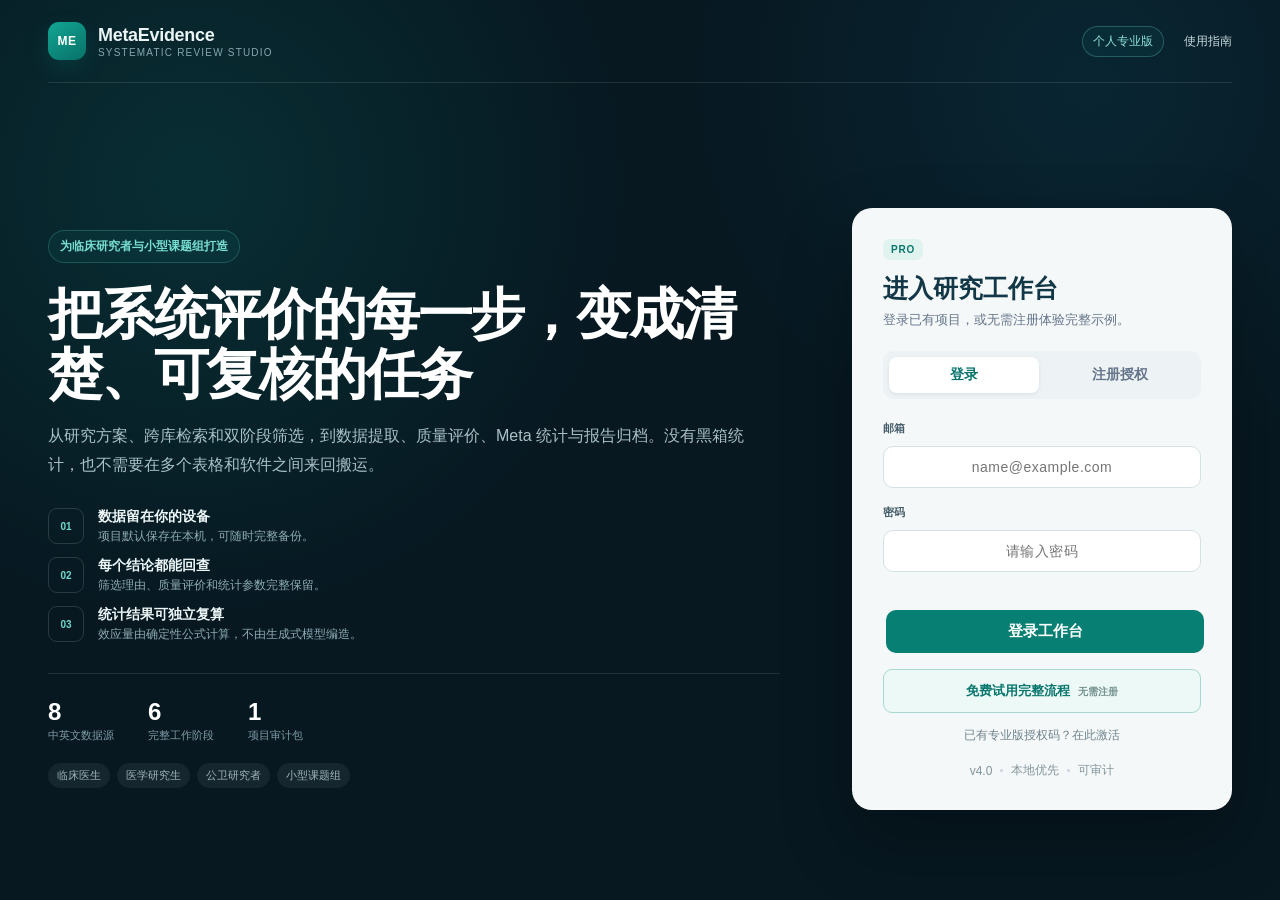
==== commit c8b4a3ea: "commercial: keep trial as protected demo sandbox" ====
--- a/index.html
+++ b/index.html
@@ -3,8 +3,11 @@
 <head>
 <meta charset="utf-8">
 <meta name="viewport" content="width=device-width,initial-scale=1">
+<meta name="description" content="MetaEvidence：从多数据库文献检索、筛选、质量评价、数据提取到 Meta 分析和报告交付的一体化系统评价工作台。">
+<meta name="referrer" content="no-referrer">
+<meta http-equiv="Content-Security-Policy" content="default-src 'self'; script-src 'self'; style-src 'self' 'unsafe-inline'; img-src 'self' data: blob:; font-src 'self' data:; connect-src 'self' https://eutils.ncbi.nlm.nih.gov https://www.ebi.ac.uk https://api.crossref.org https://api.openalex.org https://jzzxkjwvwlwzmdymwjah.supabase.co; object-src 'none'; base-uri 'self'; form-action 'self'; frame-src 'none'; upgrade-insecure-requests">
 <title>MetaEvidence · Systematic Review Studio</title>
-<link rel="stylesheet" href="style.css?v=20260818c">
+<link rel="stylesheet" href="style.css?v=20260820b">
 </head>
 <body>
 
@@ -92,11 +95,11 @@
           <div id="registerError" class="auth-error"></div>
           <div class="auth-form-actions"><button type="submit" class="auth-btn-primary" id="registerBtn">创建专业版账号</button></div>
         </form>
-        <div class="auth-trial-link"><a href="#" id="lnkTrial">免费体验完整示例 <span>无需注册</span></a></div>
+        <div class="auth-trial-link"><a href="#" id="lnkTrial">免费试用完整流程 <span>无需注册</span></a></div>
         <div class="auth-offline-section">
-          <a href="#" class="auth-offline-link">已有离线授权码？在此激活</a>
+          <a href="#" class="auth-offline-link">已有专业版授权码？在此激活</a>
           <div id="offlineActivationBox" style="display:none;margin-top:10px">
-            <p class="auth-desc">首次激活需要联网验证，之后可离线使用。</p>
+            <p class="auth-desc">首次绑定及后续启动均需联网核验授权状态。</p>
             <div class="auth-input-wrap"><input type="text" id="licenseInput" placeholder="请输入授权码"></div>
             <div id="activateError" class="auth-error"></div>
             <button type="button" class="auth-btn-primary" id="btnOfflineActivate">验证并激活</button>
@@ -194,10 +197,10 @@
       <tr><td>授权方式</td><td>账号或激活码在线验证；检索数据仍保存在本机浏览器</td></tr></table>
 
       <h2 id="m-sec2">2. 激活与认证</h2>
-      <p>首次使用需要激活。提供三种方式：</p>
-      <div class="manual-step"><p><span class="manual-num">A</span><b>在线注册 + 激活码</b></p><p>点击「注册」选项卡，填写邮箱、密码和激活码。注册后检查邮箱确认链接，然后登录即可。激活码一码一人，由管理员分发。</p><p class="manual-tip">💡 在线模式支持跨设备数据同步。</p></div>
-      <div class="manual-step"><p><span class="manual-num">B</span><b>激活码授权</b></p><p>点击「使用激活码」，输入管理员提供的有效激活码；首次绑定需要连接授权服务器。</p><p class="manual-tip">💡 不再使用写在前端代码中的通用离线码，避免授权被任意绕过。</p></div>
-      <div class="manual-step"><p><span class="manual-num">C</span><b>试用模式</b></p><p>点击「先试用看看」，无需任何激活码。限制：每次检索最多返回 <b>15 条</b> 记录。</p></div>
+      <p>正式项目功能需要激活；免费试用无需激活。提供三种进入方式：</p>
+      <div class="manual-step"><p><span class="manual-num">A</span><b>在线注册 + 激活码</b></p><p>点击「注册」选项卡，填写邮箱、密码和激活码。注册后检查邮箱确认链接，然后登录即可。激活码一码一人，由管理员分发。</p><p class="manual-tip">💡 账号可跨设备登录；项目数据默认保存在本机，换设备请用 JSON 备份迁移。</p></div>
+      <div class="manual-step"><p><span class="manual-num">B</span><b>激活码授权</b></p><p>输入管理员提供的有效激活码；首次绑定及后续启动均需连接授权服务器核验。</p><p class="manual-tip">💡 不再使用写在前端代码中的通用离线码，避免授权被任意绕过。</p></div>
+      <div class="manual-step"><p><span class="manual-num">C</span><b>免费试用（演示沙盒）</b></p><p>无需激活码即可查看完整示例项目、流程、统计结果和图表。真实数据库检索、个人项目导入与编辑、成果导出需激活专业版。</p></div>
       <p class="manual-warn">⚠️ 清除浏览器数据会导致激活状态丢失。建议定期导出数据备份。</p>
 
       <h2 id="m-sec3">3. 工作区概览</h2>
@@ -249,7 +252,7 @@
 
       <h2 id="m-sec9">9. 高级配置</h2>
       <h3>9.1 评分调参</h3>
-      <table><tr><th>参数</th><th>默认值</th><th>作用</th></tr><tr><td>入围阈值 (IncCut)</td><td>3</td><td>评分 ≥ 此值 → 建议纳入</td></tr><tr><td>排除阈值 (ExcCut)</td><td>-3</td><td>评分 ≤ 此值 → 建议排除</td></tr><tr><td>标题乘数</td><td>3</td><td>标题命中关键词的权重倍率</td></tr><tr><td>协同加分</td><td>1</td><td>P+E 同时出现额外加分</td></tr><tr><td>排除罚分</td><td>-2</td><td>命中排除词时的罚分</td></tr></table>
+      <table><tr><th>参数</th><th>默认值</th><th>作用</th></tr><tr><td>入围阈值 (IncCut)</td><td>4</td><td>评分 ≥ 此值 → 建议纳入</td></tr><tr><td>排除阈值 (ExcCut)</td><td>-2</td><td>评分 ≤ 此值 → 建议排除</td></tr><tr><td>标题乘数</td><td>2</td><td>标题命中关键词的权重倍率</td></tr><tr><td>协同加分</td><td>2</td><td>同时命中至少 3 组检索词时额外加分</td></tr><tr><td>排除词连续惩罚</td><td>-1</td><td>每多命中 1 个排除词的额外扣分</td></tr></table>
       <h3>9.2 备份与恢复</h3>
       <ol><li>导出 JSON → 保存到安全位置</li><li>需要恢复时 → 导入该 JSON 文件</li><li>新设备上导入 JSON + 重新激活即可继续工作</li></ol>
 
@@ -285,6 +288,11 @@
     <button id="btnAbout">数据与版本</button>
     <button id="btnLogout" class="account-button">退出</button>
   </div>
+</div>
+
+<div id="trialSandboxBanner" class="trial-sandbox-banner" hidden role="status">
+  <div><b>免费试用 · 演示沙盒</b><span>可浏览完整示例流程；真实检索、导入、编辑和导出需激活专业版。</span></div>
+  <button type="button" id="btnTrialUpgrade">激活专业版</button>
 </div>
 
 <section class="product-home" id="projectHome">
@@ -422,7 +430,7 @@
 cross-sectional; observational study</textarea></div>
   <div><label for="yf">年份起</label><input id="yf" placeholder="如 1990" value="1990"></div>
   <div><label for="yt">年份止</label><input id="yt" placeholder="如 2026" value="2026"></div>
-  <div><label for="max">目标获取数量（0=不限；试用模式每库最多 15 条）</label><input id="max" type="number" value="200" min="0"></div>
+  <div><label for="max">目标获取数量（0=单库安全上限 10,000）</label><input id="max" type="number" value="200" min="0" max="10000"></div>
   <div><label for="sort">排序</label><select id="sort"><option value="relevance">相关性</option><option value="pub date">发表时间</option></select></div>
 </div>
 
@@ -442,7 +450,7 @@
     <button class="gray" id="btnRescore">重新评分</button>
   </div>
   <span id="status" class="muted">未检索</span>
-  <p class="search-speed-note">高速检索：四库并行 · 同源缓存 · 自动重试 · 完成一库立即显示结果审计</p>
+  <p class="search-speed-note">高速且受控：四库并行 · 同源缓存 · 自动重试 · 单次规模、频率与并发保护 · 完成一库立即显示结果审计</p>
   <div class="progress-bar" id="progressBar" style="display:none"><div class="progress-bar-fill" id="progressFill" style="width:0%"></div></div>
   <div id="searchAuditPanel" class="search-audit" style="display:none"></div>
   <label style="margin-top:10px" for="pubmedQuery">PubMed 检索式</label>
@@ -515,9 +523,9 @@
   <div class="adv-row"><label>多组协同加分</label><input id="advSynergy" type="number" value="2" min="0" max="10"><span class="muted">同时命中 ≥3 组检索词时的额外加分</span></div>
   <div class="adv-row"><label>排除词连续惩罚</label><input id="advExcPenalty" type="number" value="-1" max="0" step="1"><span class="muted">每多命中 1 个排除词的额外扣分</span></div>
   <div class="adv-row"><label>出版类型强排除</label><input id="advPubTypeExc" type="number" value="-5" max="0"><span class="muted">review/editorial/letter/case report 的额外扣分</span></div>
-  <div class="adv-row"><label for="openAlexApiKey">OpenAlex API Key</label><input id="openAlexApiKey" type="password" autocomplete="off" placeholder="必填；可免费申请"><span class="muted">OpenAlex 目前要求 API Key；<a href="https://openalex.org/settings/api" target="_blank" rel="noopener noreferrer">免费申请</a>。Key 仅保存在本机浏览器</span></div>
-  <div class="adv-row"><label for="pubMedApiKey">NCBI API Key</label><input id="pubMedApiKey" type="password" autocomplete="off" placeholder="可选；大量 PubMed 检索时建议填写"><span class="muted">仅发送给 NCBI，并保存在本机浏览器</span></div>
-  <div class="adv-row"><label for="apiContactEmail">Crossref 联系邮箱</label><input id="apiContactEmail" type="email" autocomplete="email" placeholder="可选；正式检索建议填写"><span class="muted">填写后进入 Crossref polite pool，可获得更稳定的速率；仅随 Crossref 请求发送</span></div>
+  <div class="adv-row"><label for="openAlexApiKey">OpenAlex API Key</label><input id="openAlexApiKey" type="password" autocomplete="off" placeholder="仅检索 OpenAlex 时需要"><span class="muted">不填写将自动跳过 OpenAlex，不影响其他数据库；<a href="https://openalex.org/settings/api" target="_blank" rel="noopener noreferrer">免费申请</a>。Key 仅保存在当前标签页</span></div>
+  <div class="adv-row"><label for="pubMedApiKey">NCBI API Key</label><input id="pubMedApiKey" type="password" autocomplete="off" placeholder="可选；大量 PubMed 检索时建议填写"><span class="muted">仅发送给 NCBI，并仅保存在当前标签页</span></div>
+  <div class="adv-row"><label for="apiContactEmail">Crossref 联系邮箱</label><input id="apiContactEmail" type="email" autocomplete="email" placeholder="可选；正式检索建议填写"><span class="muted">填写后进入 Crossref polite pool；仅随 Crossref 请求发送且不会写入项目备份</span></div>
   <div class="adv-row"><label>人群正向词</label><textarea id="advHumanPos" style="min-height:40px">human; patient; patients; cohort; case-control; clinical trial; population</textarea></div>
   <div class="adv-row"><label>动物正向词</label><textarea id="advAnimalPos" style="min-height:40px">animal; mouse; mice; rat; rabbit; zebrafish; in vivo; murine; rodent</textarea></div>
 </details>
@@ -684,6 +692,6 @@
 
 </div><!-- /mainApp -->
 
-<script type="module" src="js/main.js?v=20260818c"></script>
+<script type="module" src="js/main.js?v=20260820b"></script>
 </body>
 </html>
--- a/style.css
+++ b/style.css
@@ -752,3 +752,9 @@
 @media(max-width:980px){.auth-market-main{grid-template-columns:1fr;gap:34px}.auth-market-copy{max-width:none}.auth-market-copy h1{font-size:42px}.commercial-auth .auth-box{max-width:560px}.dashboard-metrics{grid-template-columns:repeat(2,1fr)}.assurance-strip{grid-template-columns:1fr}.product-home{grid-template-columns:1fr}}
 @media(max-width:640px){.auth-market-shell{padding:0 18px 22px}.auth-market-nav{min-height:66px}.market-nav-meta span{display:none}.auth-market-main{padding:32px 0}.auth-market-copy h1{font-size:34px;letter-spacing:-1.2px}.auth-market-copy>p{font-size:14px}.market-proof{gap:18px}.market-value-list span{line-height:1.5}.commercial-auth .auth-box{padding:22px 18px}.auth-market-footer{align-items:center;flex-direction:column;gap:6px}.save-indicator{display:none}.navbar-actions{max-width:100%;overflow:auto}.product-home{padding:20px}.dashboard-metrics{grid-template-columns:1fr 1fr}.workflow-nav{top:94px}.assurance-strip small{line-height:1.4}}
 .search-speed-note{display:inline-flex;align-items:center;gap:6px;margin:8px 0 0;padding:6px 10px;border-radius:999px;background:#e8f7f3;color:#0d6b62;font-size:12px;font-weight:700}.search-speed-note:before{content:'⚡'}.audit-pending{background:#f2f8fa}.audit-pending span{color:#15708f}.audit-pending small{color:#718895}
+.trial-sandbox-banner{display:flex;align-items:center;justify-content:space-between;gap:18px;margin:18px 0;padding:14px 18px;border:1px solid #f1c678;border-radius:12px;background:#fff8e8;color:#704b08;box-shadow:0 8px 24px rgba(117,79,9,.08)}
+.trial-sandbox-banner[hidden]{display:none}.trial-sandbox-banner div{display:flex;align-items:baseline;gap:10px;flex-wrap:wrap}.trial-sandbox-banner b{font-size:14px}.trial-sandbox-banner span{font-size:13px;color:#856522}.trial-sandbox-banner button{flex:0 0 auto;border-color:#b9821b;background:#fff;color:#805800;font-weight:800}
+body.trial-sandbox-mode #mainApp button[data-trial-locked="1"]{cursor:not-allowed!important;pointer-events:auto;opacity:.55;filter:saturate(.45)}
+body.trial-sandbox-mode #mainApp input[data-trial-locked="1"],body.trial-sandbox-mode #mainApp textarea[data-trial-locked="1"],body.trial-sandbox-mode #mainApp select[data-trial-locked="1"]{cursor:not-allowed!important;opacity:1;color:#405967;-webkit-text-fill-color:#405967;background:#f4f7f8}
+.access-notice{position:fixed;z-index:9999;right:22px;bottom:22px;max-width:min(440px,calc(100vw - 32px));padding:13px 16px;border:1px solid #e9c46f;border-radius:12px;background:#fff9e9;color:#714c09;font-size:13px;font-weight:700;line-height:1.55;box-shadow:0 18px 45px rgba(28,50,62,.2);opacity:0;transform:translateY(12px);pointer-events:none;transition:opacity .18s ease,transform .18s ease}.access-notice.is-visible{opacity:1;transform:none}
+@media(max-width:700px){.trial-sandbox-banner{align-items:flex-start;flex-direction:column}.trial-sandbox-banner button{width:100%}}
